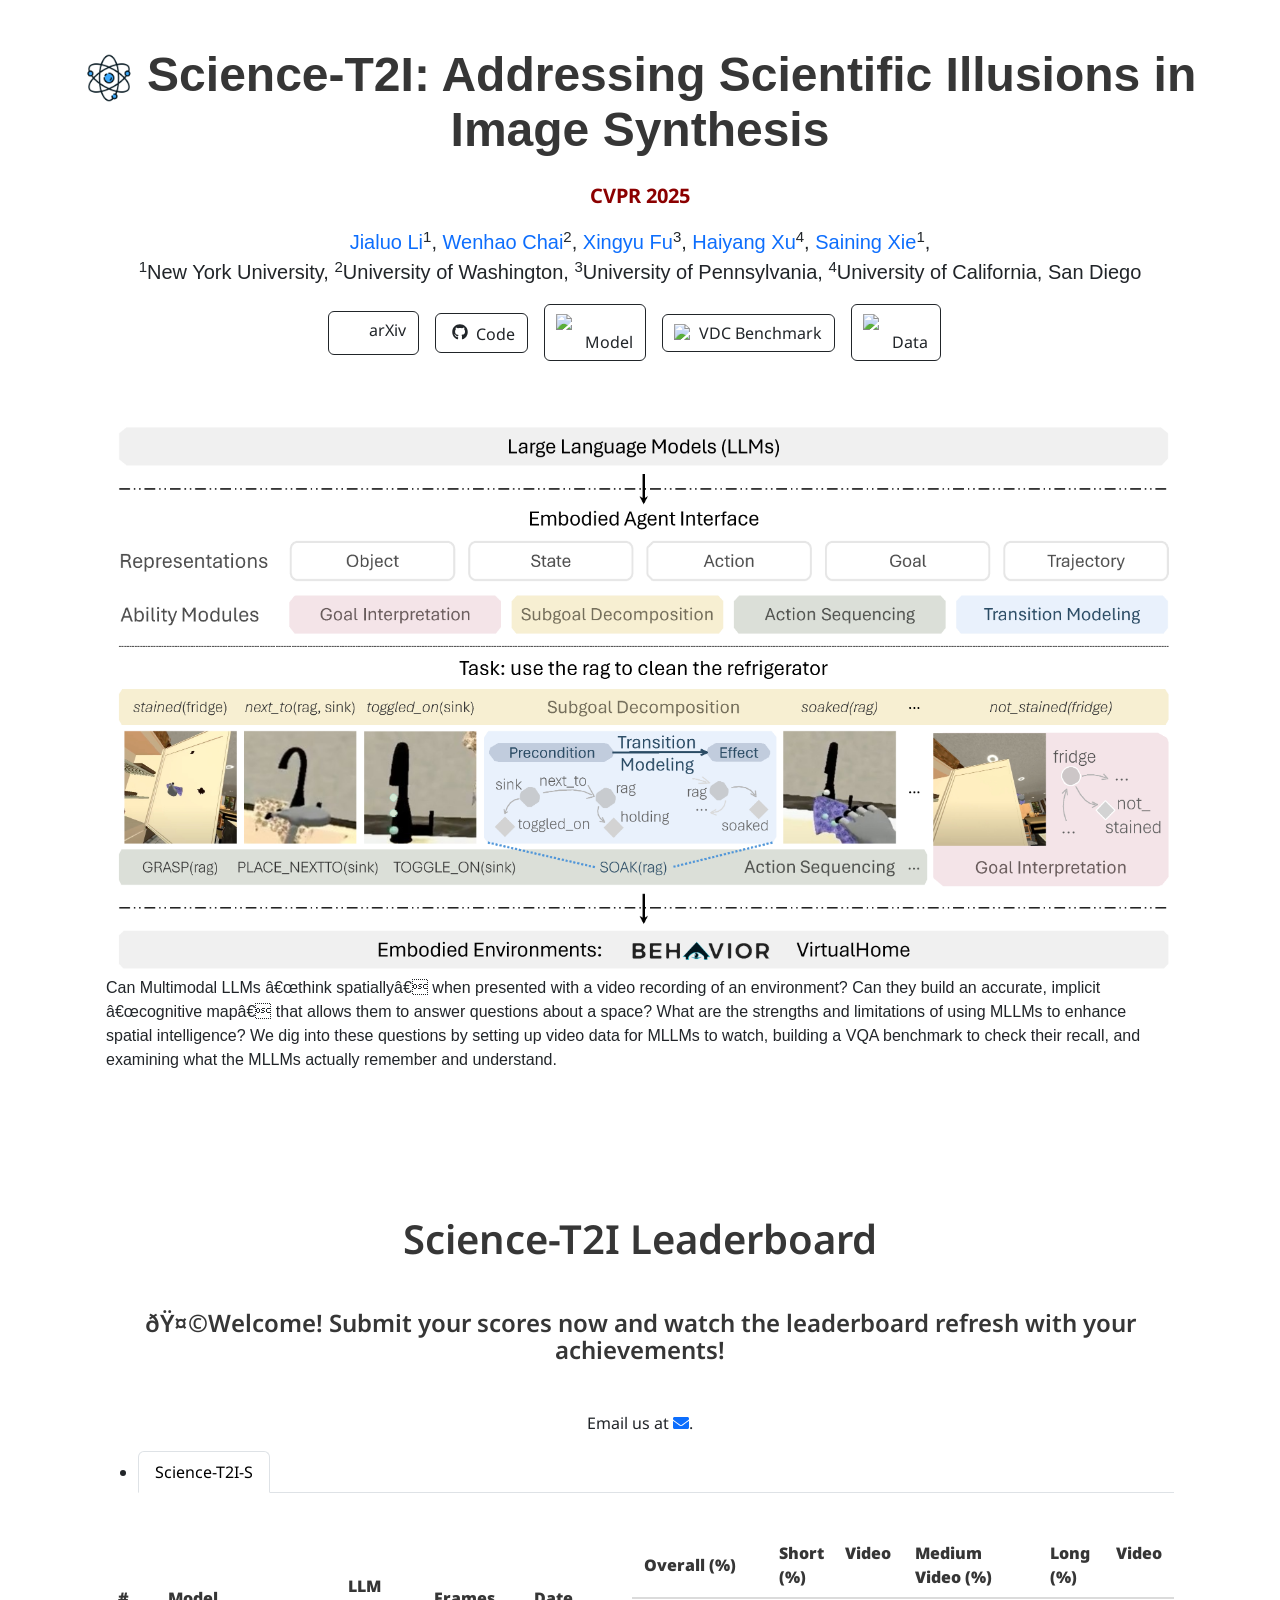
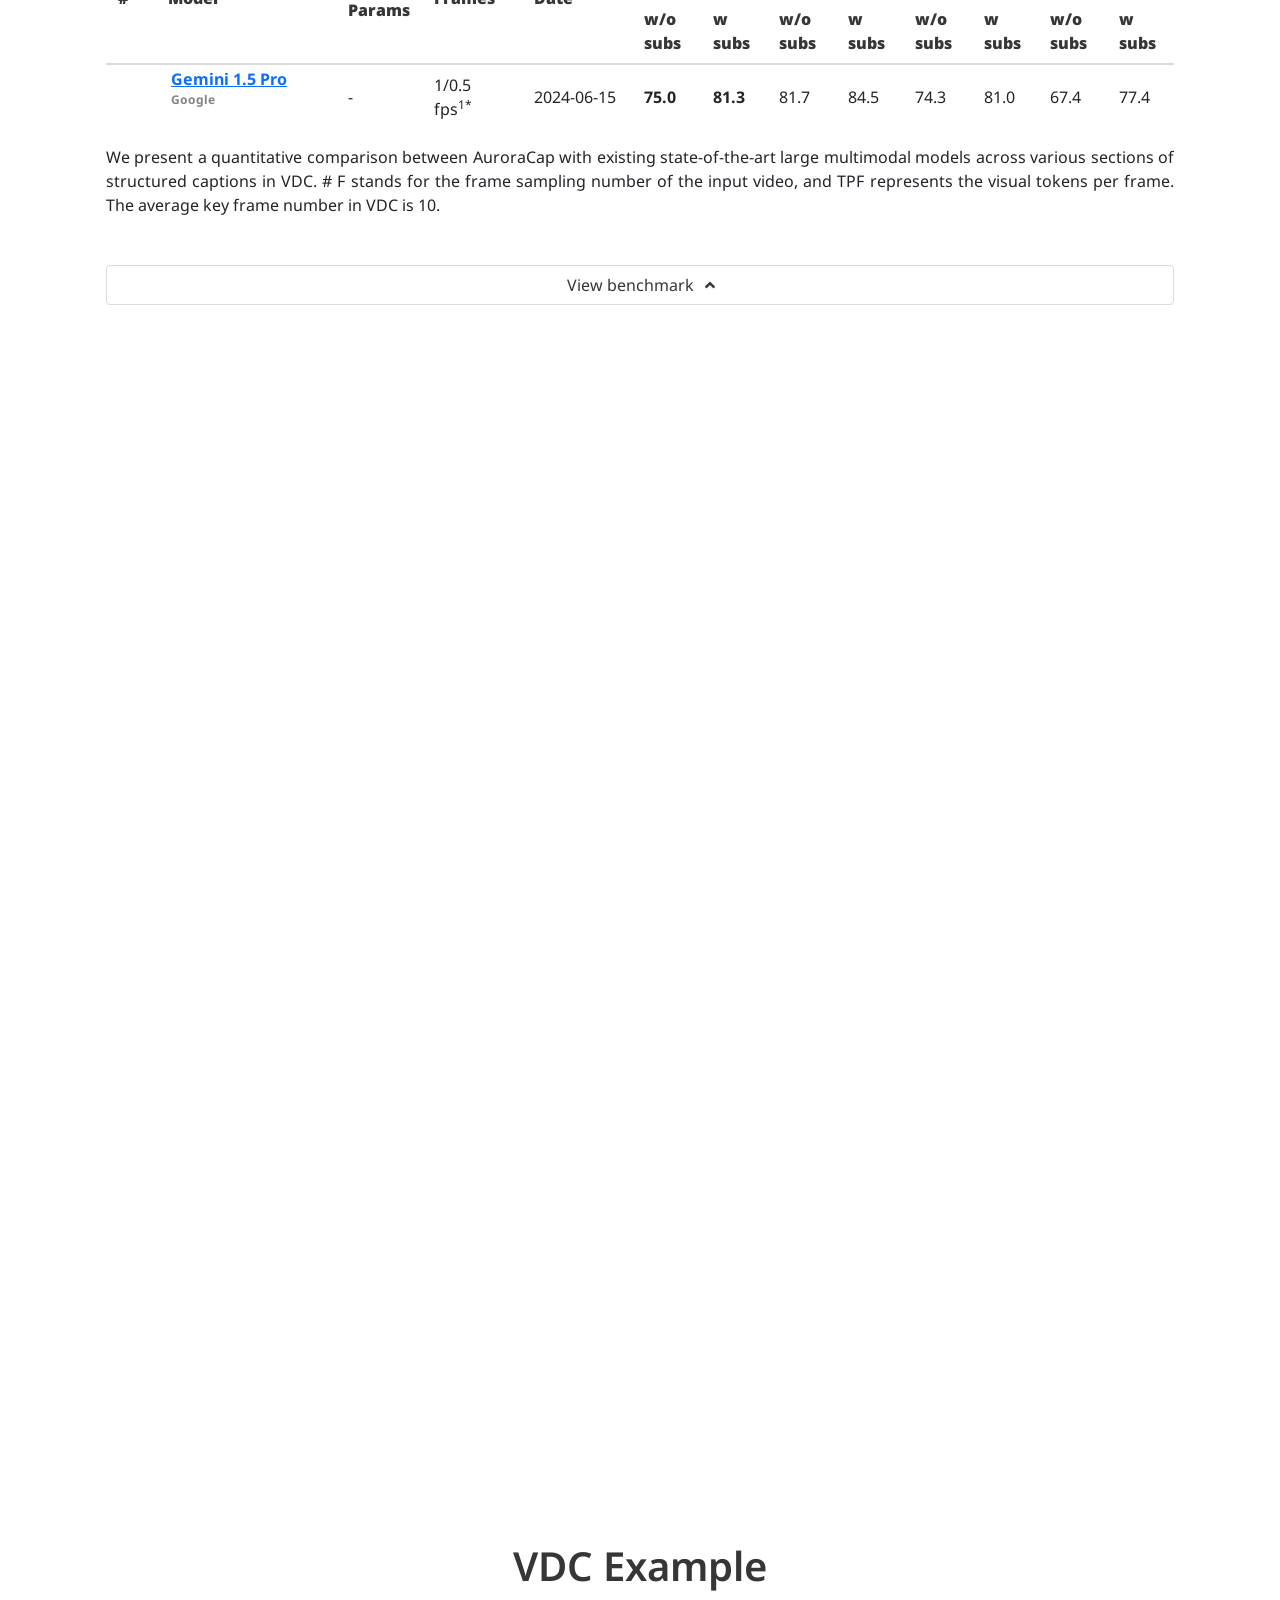
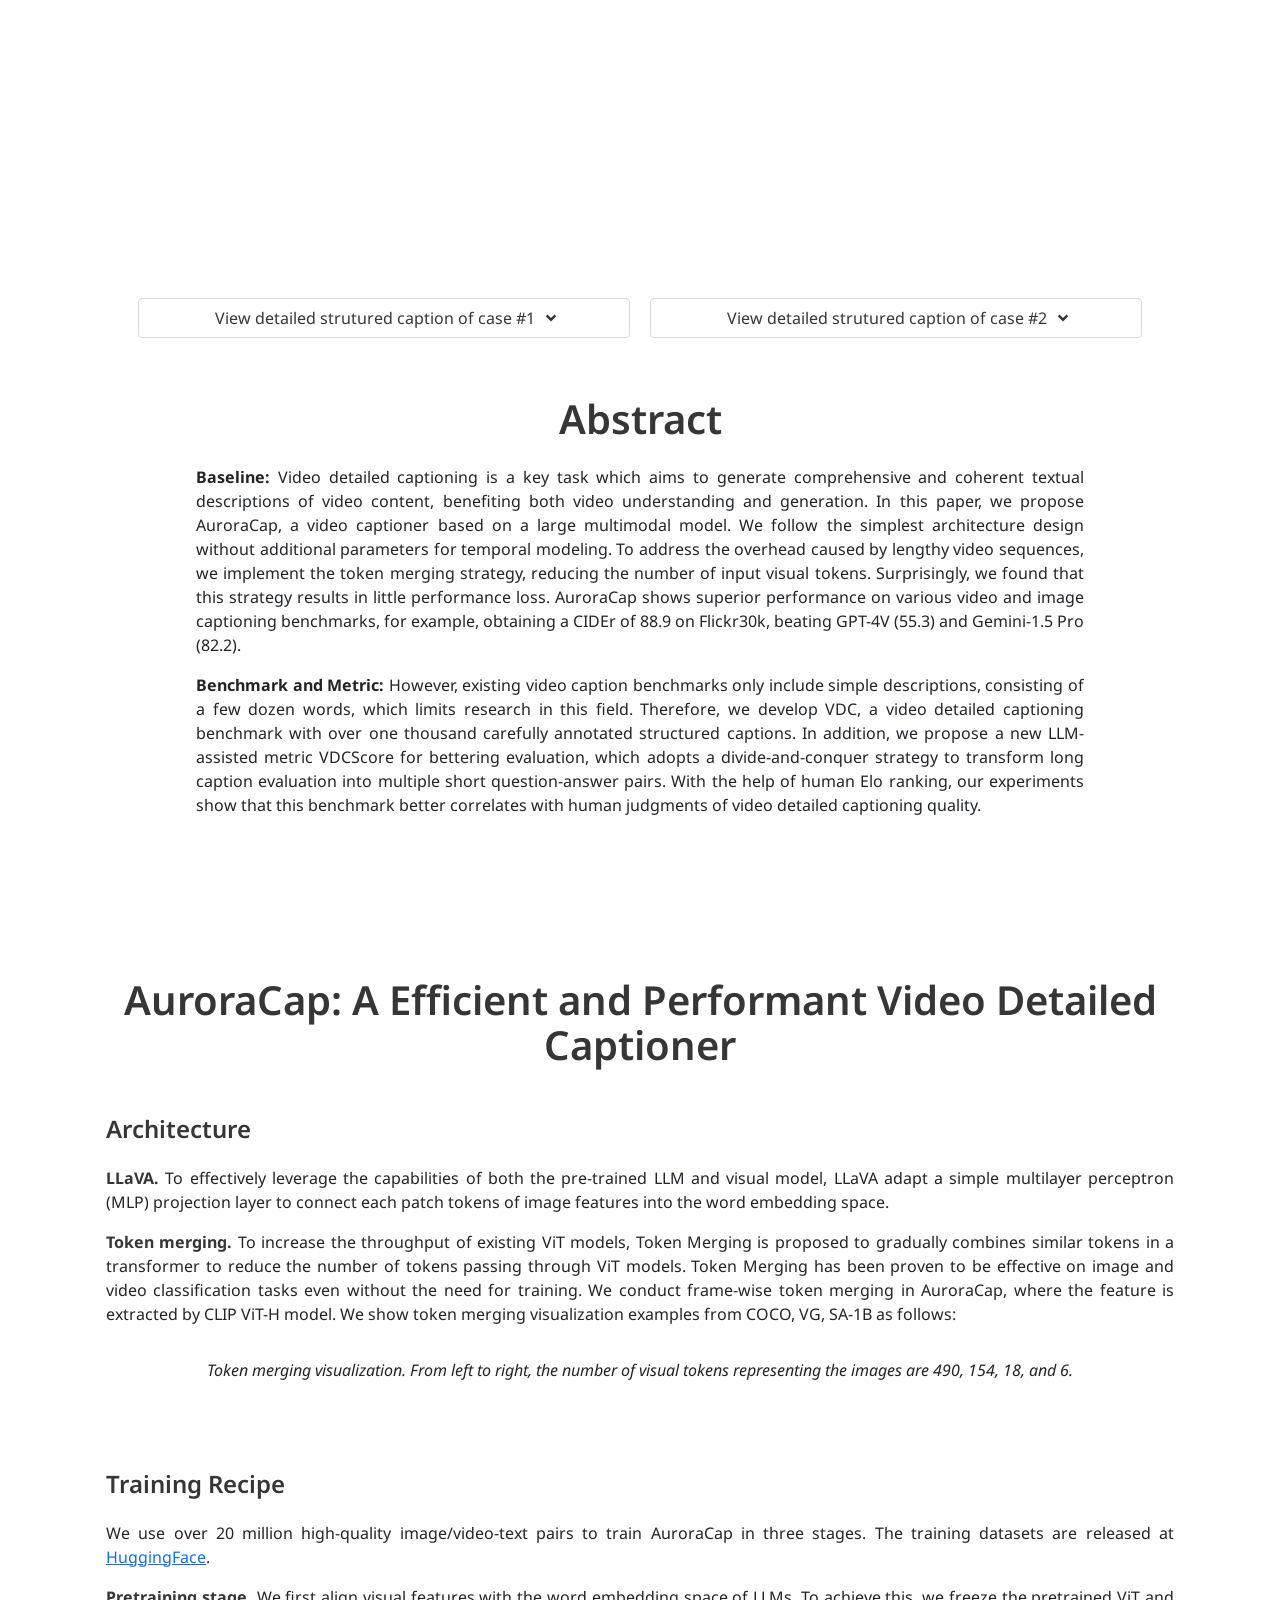
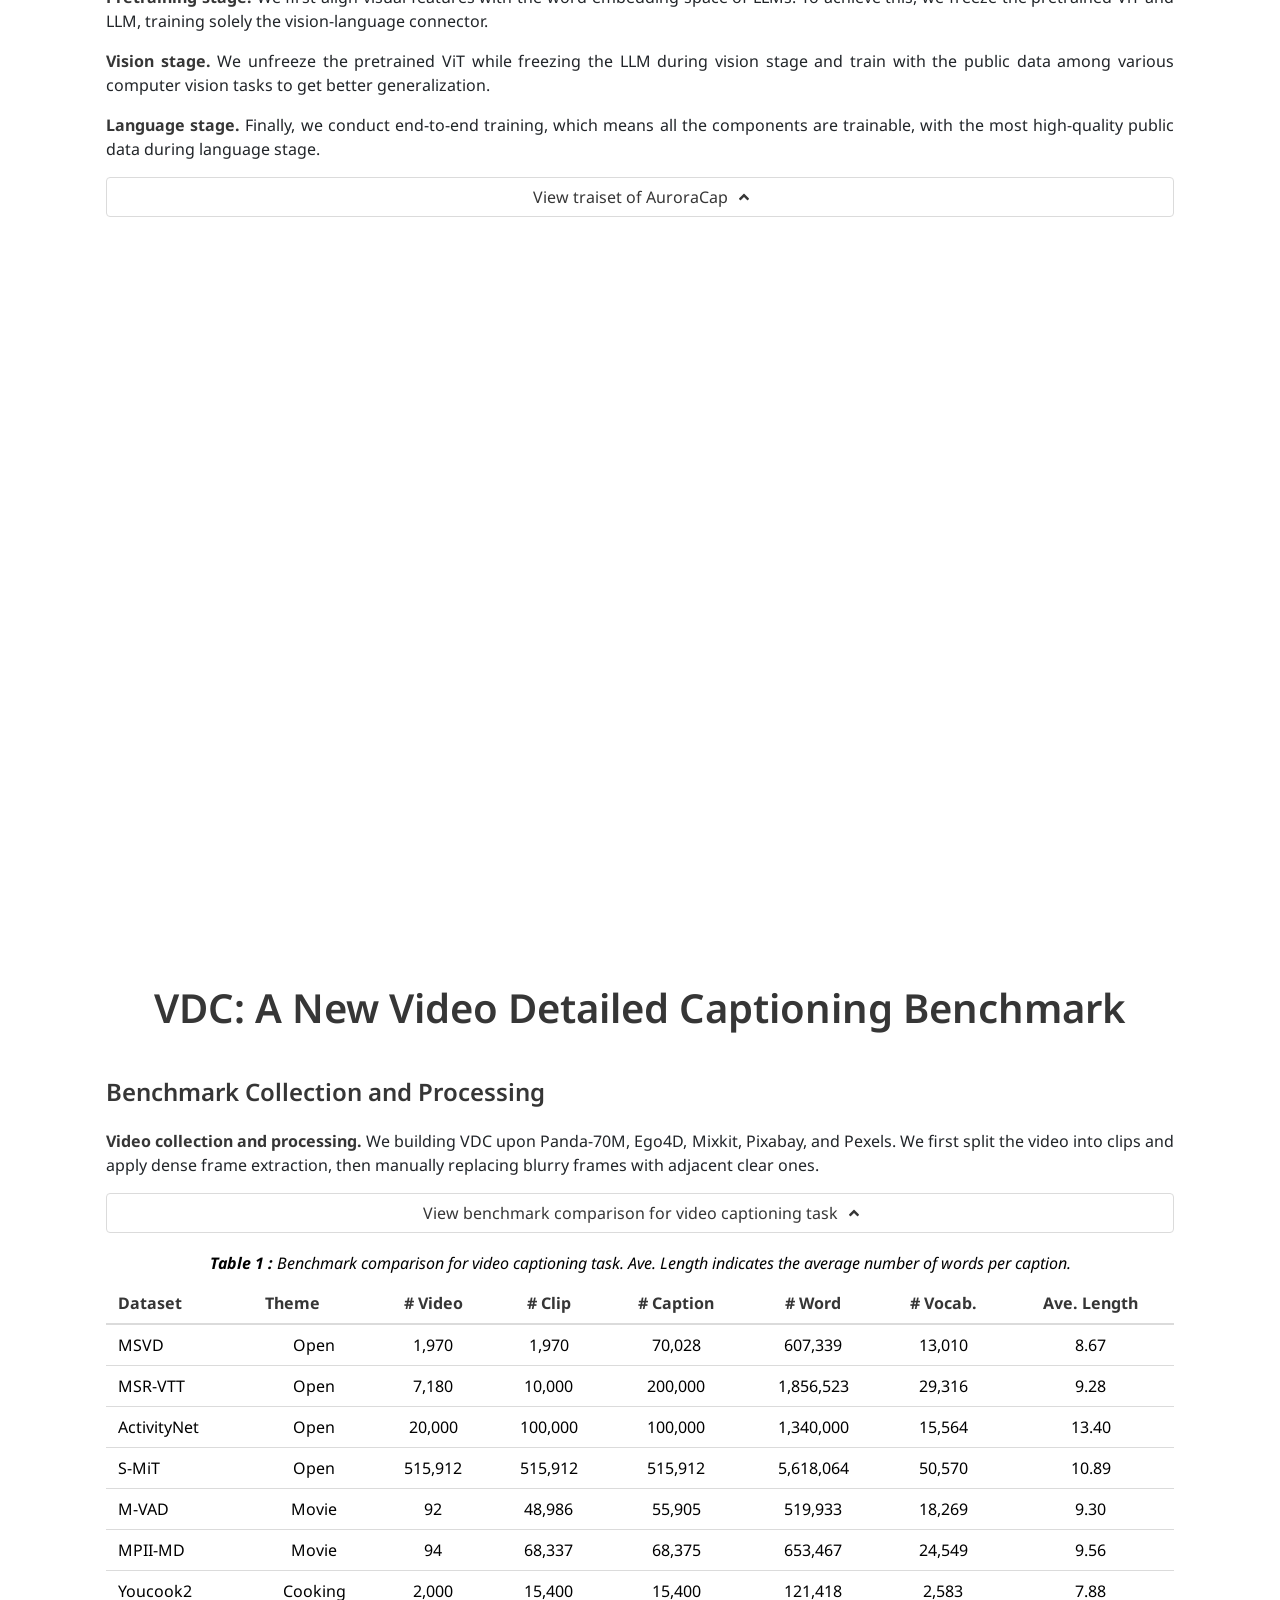
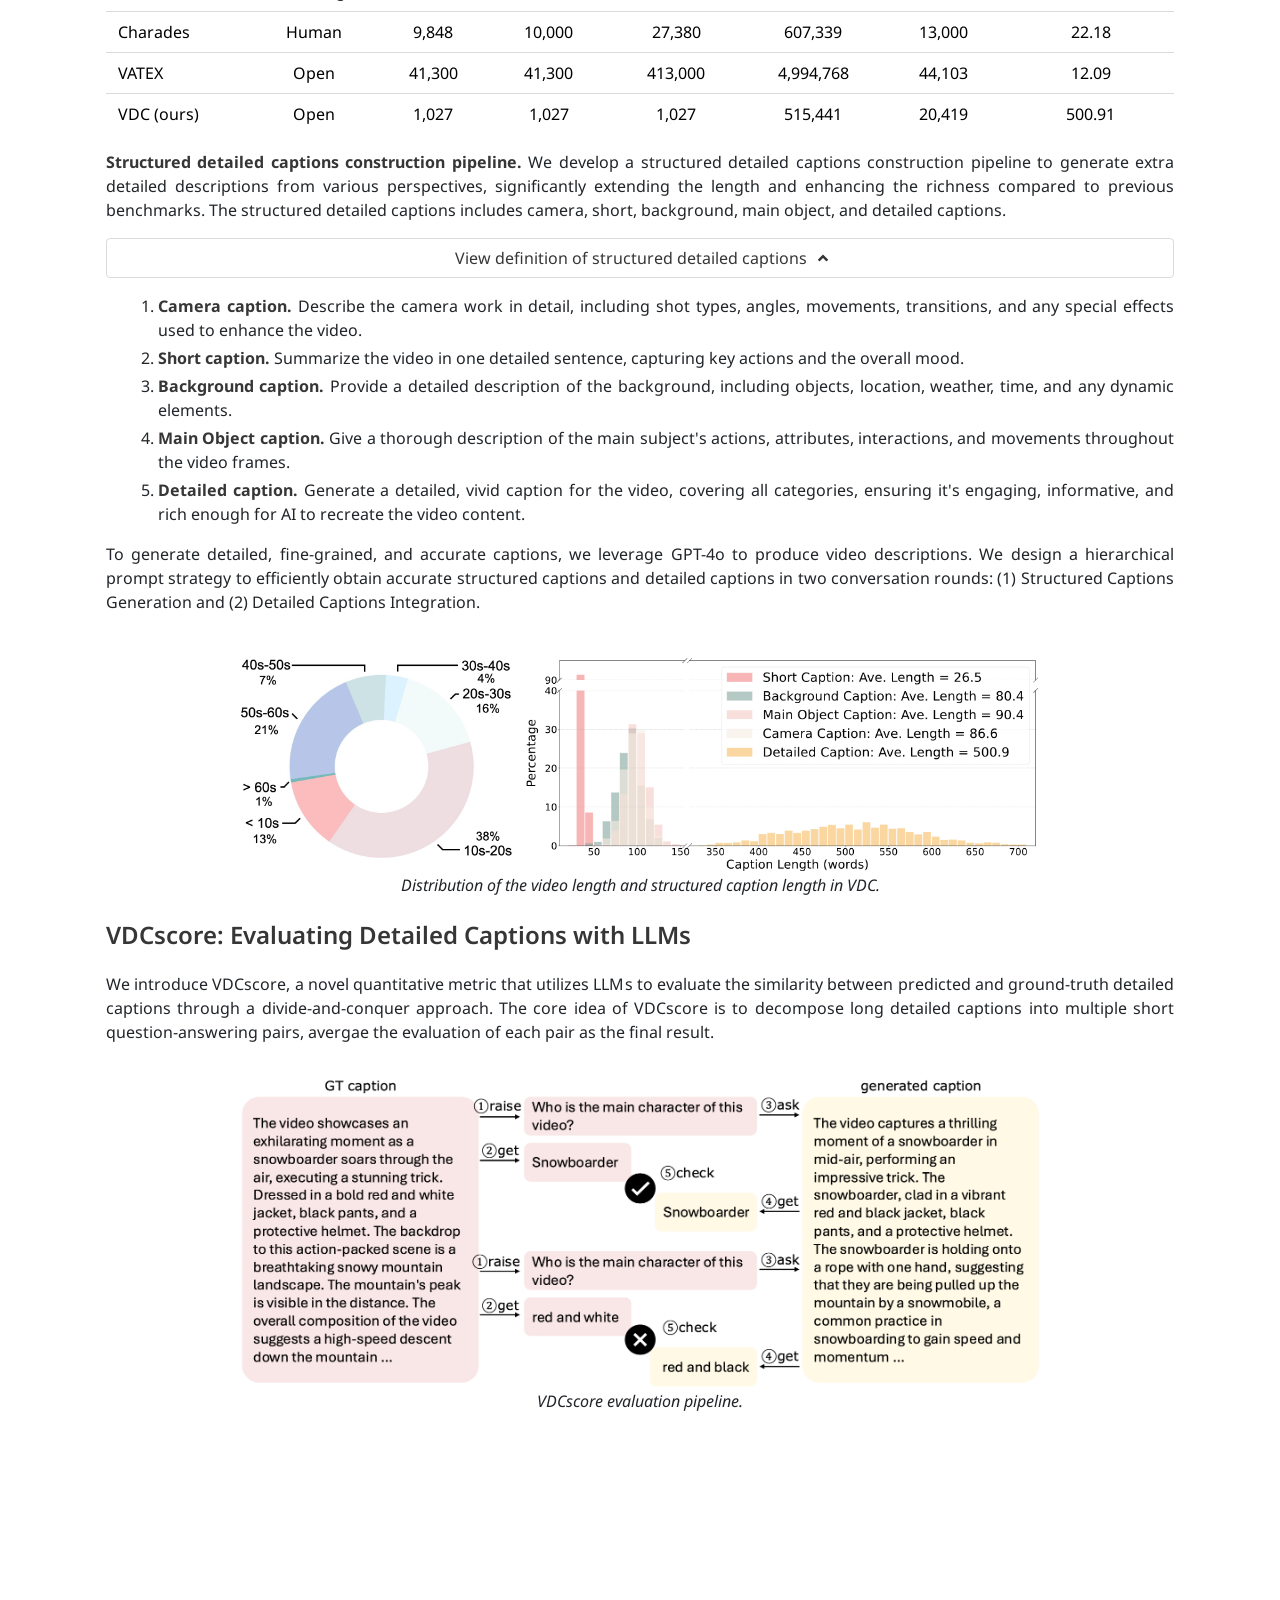
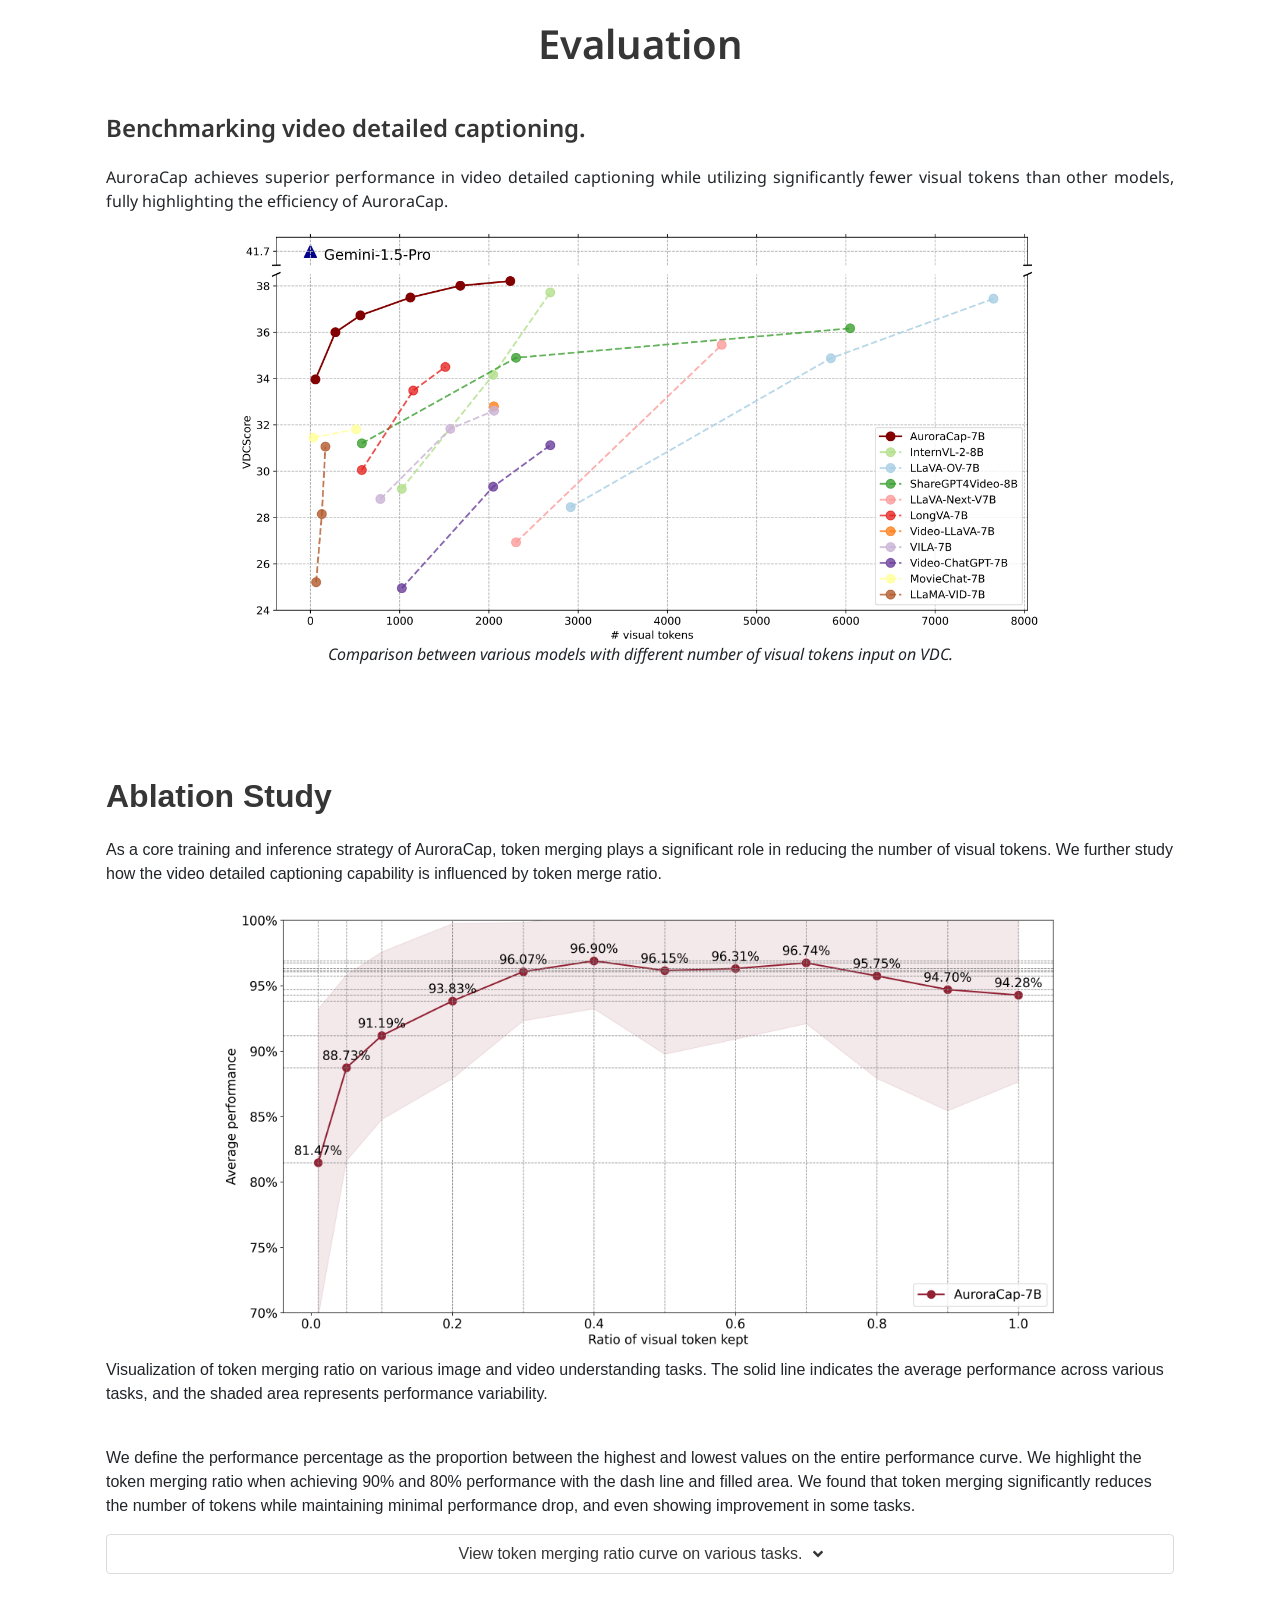
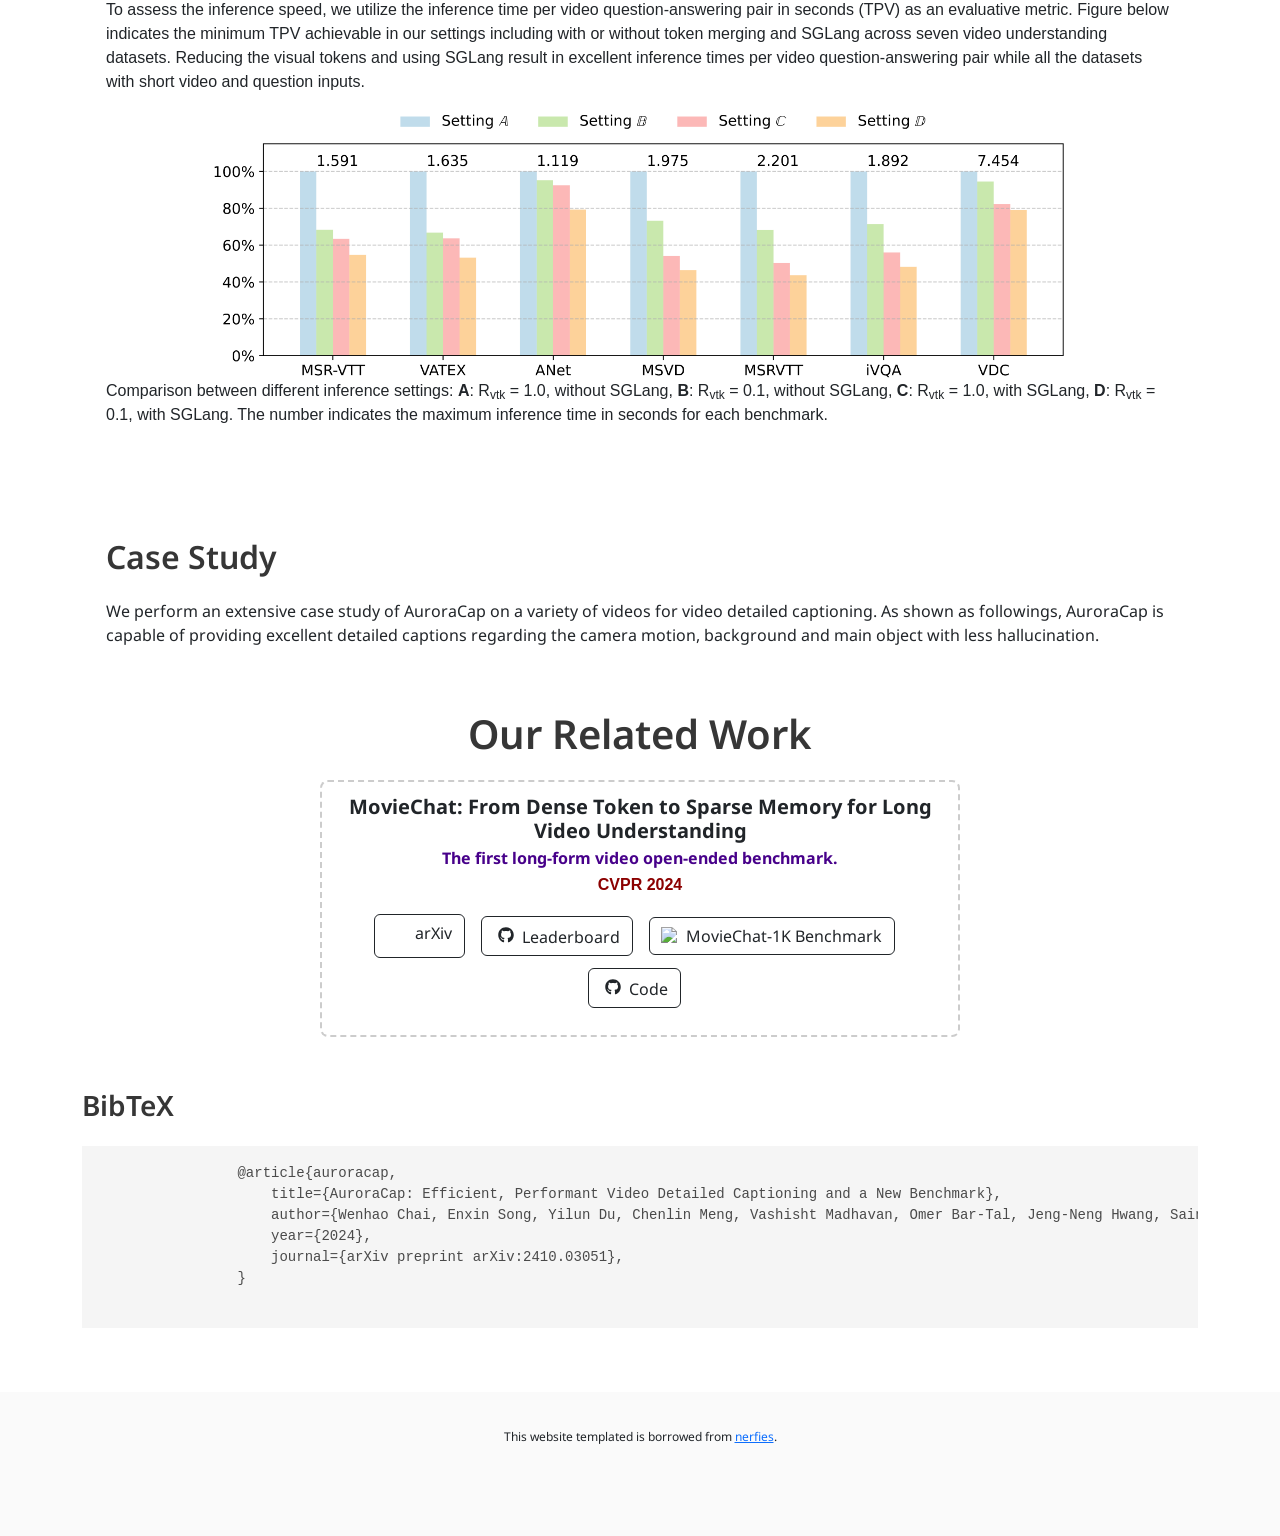
==== index.html @ 881c3114 "jialuo" ====
<!DOCTYPE html>
<html>

<head>
    <title>Science-T2I: Addressing Scientific Illusions in Image Synthesis</title>
    <!-- consider to add our icon here -->
    <!-- <link rel="icon" href="" type="image/icon type"> -->
    <link rel="icon" href="website/icon/Science-T2I.png" type="image/png">
    <meta name="viewport" content="width=device-width, initial-scale=1">

    <script src="https://cdn.jsdelivr.net/npm/chart.js@4.4.0/dist/chart.umd.min.js"></script>
    <script src="https://cdn.jsdelivr.net/npm/chartjs-plugin-datalabels@2.0.0"></script>
    <script
        src="https://cdn.jsdelivr.net/npm/chartjs-plugin-annotation@3.0.1/dist/chartjs-plugin-annotation.min.js"></script>

    <link href="https://fonts.googleapis.com/css?family=Google+Sans|Noto+Sans|Castoro" rel="stylesheet">
    <link rel="stylesheet" href="website/css/bulma.min.css">
    <link rel="stylesheet" href="website/css/bulma-carousel.min.css">
    <link rel="stylesheet" href="website/css/bulma-slider.min.css">
    <link rel="stylesheet" href="https://cdn.jsdelivr.net/gh/jpswalsh/academicons@1/css/academicons.min.css">
    <link rel="stylesheet" href="website/css/fontawesome.all.min.css">

    <script src="https://ajax.googleapis.com/ajax/libs/jquery/3.5.1/jquery.min.js"></script>
    <script src="./website/javascript/bulma-carousel.min.js"></script>
    <script src="./website/javascript/bulma-slider.min.js"></script>

    <link href="https://cdn.jsdelivr.net/npm/bootstrap@5.1.3/dist/css/bootstrap.min.css" rel="stylesheet"
        integrity="sha384-1BmE4kWBq78iYhFldvKuhfTAU6auU8tT94WrHftjDbrCEXSU1oBoqyl2QvZ6jIW3" crossorigin="anonymous">
    <script src="https://cdn.jsdelivr.net/npm/bootstrap@5.1.3/dist/js/bootstrap.bundle.min.js"
        integrity="sha384-ka7Sk0Gln4gmtz2MlQnikT1wXgYsOg+OMhuP+IlRH9sENBO0LRn5q+8nbTov4+1p"
        crossorigin="anonymous"></script>

    <link href="https://unpkg.com/tabulator-tables@5.5.2/dist/css/tabulator_bootstrap4.min.css" rel="stylesheet">
    <script type="text/javascript" src="https://unpkg.com/tabulator-tables@5.5.2/dist/js/tabulator.min.js"></script>
    <script defer src="website/javascript/fontawesome.all.min.js"></script>
    <!-- <script src="website/javascript/peity-vanilla.js"></script> -->


    <!-- below we load some js scripts -->
    <script src="website/javascript/benchmark_table.js" type="module"></script>

    <link rel="stylesheet" href="website/css/index.css">

    <!-- Google tag (gtag.js) -->
    <script async src="https://www.googletagmanager.com/gtag/js?id=G-C7GJ4FYMY9"></script>
    <script>
        window.dataLayer = window.dataLayer || [];
        function gtag() { dataLayer.push(arguments); }
        gtag('js', new Date());

        gtag('config', 'G-C7GJ4FYMY9');
    </script>

    <!-- MathJax script -->
    <script type="text/javascript" async
        src="https://cdnjs.cloudflare.com/ajax/libs/mathjax/2.7.5/MathJax.js?config=TeX-MML-AM_CHTML">
    </script>
    <script type="text/javascript">
        MathJax.Hub.Config({
            tex2jax: {inlineMath: [['$','$'], ['\\(','\\)']]}
        });
    </script>

    <noscript>
        <p><img alt="Clicky" width="1" height="1" src="//in.getclicky.com/101339888ns.gif" /></p>
    </noscript>

    <script>
        document.addEventListener('DOMContentLoaded', function () {
        var toggles = document.querySelectorAll('.toggle-section');
        toggles.forEach(function(toggle) {
            toggle.addEventListener('click', function() {
            var content = document.getElementById(toggle.getAttribute('aria-controls'));
            var toggleIcon = toggle.children[1].children[0];
            content.classList.toggle('is-active');
            if (content.classList.contains('is-active')) {
                toggleIcon.style.transition = 'transform 0.3s ease';
                toggleIcon.style.transform = 'rotate(180deg)';
            } else {
                toggleIcon.style.transition = 'transform 0.3s ease';
                toggleIcon.style.transform = 'rotate(0deg)';
            }
            });
        });
        });
      </script>

    <style>
        .collapse-content {
          display: none;
          margin-top: 10px;
        }
        .collapse-content.is-active {
          display: block;
        }
        /* .toggle-section .icon.is-small {
          transition: transform 0.3s ease;
        } */
        /* .toggle-section .fa-angle-up {
          transform: rotate(180deg);
        } */
      </style>
</head>

<body>

    
    <!-- Title. -->
    <section class="hero">
        <div class="hero-body">
            <div class="container is-max-desktop">
                <div class="columns is-centered">
                    <div class="column has-text-centered">
                        <h1 class="title is-1 publication-title is-bold">
                            <img src="website/icon/Science-T2I.png" alt="logo" width="50" height="50" />
                            Science-T2I: Addressing Scientific Illusions in Image Synthesis
                        </h1>
                        <p class="is-size-5" style="color: darkred; font-weight: bold;">CVPR 2025</p>
                        <div class="is-size-5 publication-authors">
                            <span class="author-block">
                              <a href="https://jialuo-li.github.io/">Jialuo Li</a><sup>1</sup>,</span>
                            <span class="author-block">
                              <a href="https://rese1f.github.io/"> Wenhao Chai</a><sup>2</sup>,</span>
                            <span class="author-block">
                              <a href="https://zeyofu.github.io/"> Xingyu Fu</a><sup>3</sup>,
                            </span>
                            <span class="author-block">
                              <a href="https://xxuhaiyang.github.io/"> Haiyang Xu</a><sup>4</sup>,
                            </span>
                            <span class="author-block">
                                <a href="https://www.sainingxie.com/"> Saining Xie</a><sup>1</sup>,
                            </span>
                          </div>
                
                          <div class="is-size-5 publication-authors">
                            <span class="author-block"><sup>1</sup>New York University,</span>
                            <span class="author-block"><sup>2</sup>University of Washington,</span>
                            <span class="author-block"><sup>3</sup>University of Pennsylvania,</span>
                            <span class="author-block"><sup>4</sup>University of California, San Diego</span>
                          </div>
                          <!-- <div class="'is-size-5 publication-authors">
                            <span class="author-block"><sup>†</sup>Equal contribution</span>
                          </div>
                          <div class="'is-size-4 publication-authors">
                            <span class="author-block" style="color: darkred; font-weight: bold;">NeurIPS 2024 D&B (Oral)</span>
                          </div> -->

                        <div class="column has-text-centered">
                            <div class="publication-links">
                                <!-- PDF Link. -->
                                 <!-- <span class="link-block">
                                    <a class="btn btn-outline-dark"
                                     role="button">
                                    &nbsp;
                                        <i class="fas fa-file-pdf"></i>
                                        <span>&nbsp;&nbsp;Paper (Coming Soon)</span>
                                    </a> &nbsp;&nbsp;
                                 </span> -->
                                <span class="link-block">
                                    <a href="https://arxiv.org/abs/2410.03051" class="btn btn-outline-dark"
                                        role="button">
                                        <span class="icon">
                                            <i class="ai ai-arxiv"></i>
                                        </span>
                                        <span>arXiv</span>
                                    </a> &nbsp;&nbsp;
                                </span>
                                <!-- Code Link. -->
                                <span class="link-block">
                                    <a href="https://github.com/rese1f/aurora" class="btn btn-outline-dark" role="button">
                                        <span class="icon">
                                            <i class="fab fa-github"></i>
                                        </span>
                                        <span>Code</span>
                                    </a> &nbsp;&nbsp;

                                </span>

                                <!-- Model Link. -->
                                <span class="link-block">
                                    <a href="https://huggingface.co/collections/wchai/auroracap-66d117ffe13bedda96702013" class="btn btn-outline-dark" role="button">
                                        <span class="icon" style="display: inline-flex; align-items: center;">
                                            <img src="https://huggingface.co/front/assets/huggingface_logo-noborder.svg" alt="Hugging Face" style="width: 20px; height: 18px; margin-right: 5px;">
                                        </span>
                                        <span>Model</span>
                                    </a> &nbsp;&nbsp;
                                </span>

                                <!-- Benchmark Link. -->
                                <span class="link-block">
                                    <a href="https://huggingface.co/datasets/wchai/Video-Detailed-Caption" class="btn btn-outline-dark" role="button" style="display: inline-flex; align-items: center;">
                                        <span class="icon" style="display: inline-flex; align-items: center;">
                                            <img src="https://huggingface.co/front/assets/huggingface_logo-noborder.svg" alt="Hugging Face" style="width: 20px; height: 18px; margin-right: 5px;">
                                        </span>
                                        <span>VDC Benchmark</span>
                                    </a> &nbsp;&nbsp;
                                </span>
                                                                                   
                                
                                <!-- Data Link. -->
                                <span class="link-block">
                                    <a href="https://huggingface.co/datasets/wchai/AuroraCap-trainset" class="btn btn-outline-dark" role="button">
                                        <span class="icon" style="display: inline-flex; align-items: center;">
                                            <img src="https://huggingface.co/front/assets/huggingface_logo-noborder.svg" alt="Hugging Face" style="width: 20px; height: 18px; margin-right: 5px;">
                                        </span>
                                        <span>Data</span>
                                    </a> &nbsp;&nbsp;
                                </span>
                            </div>
                        </div>

                    </div>
                </div>
            </div>
        </div>
    </section>

    
    <section class="hero teaser">
        <div class="container is-max-desktop">
            <div class="hero-body">
                <img src="./website/img/teaser.png" alt="Teaser Image" style="width: 100%;">
                <figcaption>
                    Can Multimodal LLMs “think spatially” when presented with a video recording of an environment? Can they build an accurate, implicit “cognitive map” that allows them to answer questions about a space? What are the strengths and limitations of using MLLMs to enhance spatial intelligence? We dig into these questions by setting up video data for MLLMs to watch, building a VQA benchmark to check their recall, and examining what the MLLMs actually remember and understand.
                </figcaption>
            </div>
        </div>
    </section>


    <!-- Leaderboard-->
    <section class="section" id="embodied_agent_interface_detail">
        <div class="container is-max-desktop">
            <div class="hero-body">
                <h2 class="title is-2" style="text-align: center;">Science-T2I Leaderboard</h2>
                <br>
                <div class="content has-text-justified">
                    <div class="has-text-centered">
                        <h4 class="title is-4">🤩Welcome! Submit your scores now and watch the leaderboard refresh with your achievements! </h4>
                        <br>
                        <p>
                            Email us at <a href="mailto:ljl20031007@gmail.com"><i class="fas fa-envelope"></i></a>.
                        </p>
                    </div>
                    <ul class="nav nav-tabs" id="myTab" role="tablist">
                        <li class="nav-item" role="presentation">
                            <button class="nav-link active" id="main-results-tab" data-bs-toggle="tab"
                                data-bs-target="#benchmark-table-content" type="button" role="tab"
                                aria-controls="main-results-tab" aria-selected="true">Science-T2I-S</button>
                        </li>
                        <!-- <li class="nav-item" role="presentation">
                            <button class="nav-link" id="eurus-code-table-tab" data-bs-toggle="tab"
                                data-bs-target="#eurus-code-table-content" type="button" role="tab"
                                aria-controls="eurus-code-table-tab" aria-selected="false">VirtualHome</button>
                        </li> -->
                    </ul>
                    <div class="tab-content" id="myTabContent">
                        <div class="tab-pane fade show active" id="benchmark-table-content" role="tabpanel"
                            aria-labelledby="benchmark-table-content">
                            <div id="behavior-benchmark-main-table"></div>
                        </div>
                        <!-- <div class="tab-pane fade" id="eurus-code-table-content" role="tabpanel"
                            aria-labelledby="eurus-code-table-content">
                            <div id="virtualhome-benchmark-main-table"></div>
                        </div> -->
                    </div>
                    <br>

                    <table class="js-sort-table" id="results" style="margin-left: auto; margin-right: auto;">
                        <thead>
                          <tr>
                            <th rowspan="2" class="no-sort" style="vertical-align: middle; width: 50px;" data-js-sort-colNum="none"><strong>#</strong></th>
                            <th rowspan="2" class="no-sort" style="vertical-align: middle; width: 180px;" data-js-sort-colNum="none"><strong>Model</strong></th>
                            <th rowspan="2" class="no-sort" style="vertical-align: middle; width: 50px;" data-js-sort-colNum="none"><strong>LLM <br>Params</strong></th>
                            <th rowspan="2" class="no-sort" style="vertical-align: middle; width: 100px;" data-js-sort-colNum="none"><strong>Frames</strong></th>
                            <th rowspan="2" class="no-sort" style="vertical-align: middle; width: 110px;" data-js-sort-colNum="none"><strong>Date</strong></th>
                            <th colspan="2" style="vertical-align: middle; width: 300px;" data-js-sort-colNum="6"><strong>Overall (%)</strong></th>
                            <th colspan="2" style="vertical-align: middle; width: 300px;" data-js-sort-colNum="8"><strong>Short Video (%)</strong></th>
                            <th colspan="2" style="vertical-align: middle; width: 300px;" data-js-sort-colNum="10"><strong>Medium Video (%)</strong></th> 
                            <th colspan="2" style="vertical-align: middle; width: 300px;" data-js-sort-colNum="12"><strong>Long Video (%)</strong></th> 
                          </tr>
                          <tr>
                            <th data-js-sort-colNum="5"><strong>w/o subs</strong></th>
                            <th data-js-sort-colNum="6"><strong>w subs</strong></th>
                            <th data-js-sort-colNum="7"><strong>w/o subs</strong></th>
                            <th data-js-sort-colNum="8"><strong>w subs</strong></th>
                            <th data-js-sort-colNum="9"><strong>w/o subs</strong></th>
                            <th data-js-sort-colNum="10"><strong>w subs</strong></th>
                            <th data-js-sort-colNum="11"><strong>w/o subs</strong></th>
                            <th data-js-sort-colNum="12"><strong>w subs</strong></th>
                          </tr>
                        </thead>
                        <tbody>
            
                          <tr>
                            <td style="vertical-align: middle;"></td>
                            <td style="text-align: left; padding: 2px 10px;">
                              <b class="">
                                <a href="https://storage.googleapis.com/deepmind-media/gemini/gemini_v1_5_report.pdf" class="ext-link" style="font-size: 16px; margin-left: 5px;">Gemini 1.5 Pro</a>
                                <p style="font-size: 12px; margin-left: 5px; color: #858383;">Google</p>
                              </b>
                            </td>
                            <td style="vertical-align: middle;">- </td>
                            <td style="vertical-align: middle;">1/0.5 fps<sup>1*</sup> </td>
                            <td style="vertical-align: middle;">2024-06-15</td>
                            <td style="vertical-align: middle;"><b class="">75.0</b></td>
                            <td style="vertical-align: middle;"><b class="">81.3</b></td>
                            <td style="vertical-align: middle;">81.7</td>
                            <td style="vertical-align: middle;">84.5</td>
                            <td style="vertical-align: middle;">74.3</td>
                            <td style="vertical-align: middle;">81.0</td>
                            <td style="vertical-align: middle;">67.4</td>
                            <td style="vertical-align: middle;">77.4</td>                                 
                          </tr>
                        </tbody>
                    </table>

                    <p>
                        We present a quantitative comparison between AuroraCap with existing state-of-the-art large multimodal models across various sections of structured captions in VDC. 
                        # F stands for the frame sampling number of the input video, and TPF represents the visual tokens per frame. 
                        The average key frame number in VDC is 10.
                    </p>

                </div>
                <br>
                <div class="collapsible-section">
                    <button class="button is-fullwidth toggle-section" aria-controls="benchmark_table">
                        <span>View benchmark</span>
                        <span class="icon is-small">
                            <i class="fas fa-angle-down" aria-hidden="true"></i>
                        </span>
                    </button>
                    <div id="benchmark_table" class="collapse-content">
                        <iframe
                        src="https://huggingface.co/datasets/Jialuo21/Science-T2I-S/embed/viewer/default/test"
                        frameborder="0"
                        width="100%"
                        height="560px"
                        ></iframe>
                        <iframe
                        src="https://huggingface.co/datasets/Jialuo21/Science-T2I-C/embed/viewer/default/test"
                        frameborder="0"
                        width="100%"
                        height="560px"
                        ></iframe>
                    </div>
                </div>
                <script>
                    document.addEventListener('DOMContentLoaded', function() {
                        const button = document.querySelector('[aria-controls="benchmark_table"]');
                        if (button) {
                            button.click();
                        }
                    });
                </script>
            </div>
        </div>
    </section>


    <!-- Example video -->
    <div class="video-container">
        <h2 class="title is-2" style="text-align: center;">VDC Example</h2>
        <br>
        <table style="width: 80%; margin: 0 auto;">
            <tr>
                <td style="width: 50%; padding: 10px;">
                    <video autoplay muted loop playsinline style="width: 100%; height: auto;">
                        <source src="website/videos/vdc_1.mp4" type="video/mp4">
                        Your browser does not support the video tag.
                    </video> 
                    <div class="collapsible-section">
                        <button class="button is-fullwidth toggle-section" aria-controls="transition_table_vh_1">
                            <span>View detailed strutured caption of case #1</span>
                            <span class="icon is-small">
                                <i class="fas fa-angle-down" aria-hidden="true"></i>
                            </span>
                        </button>
                        <div id="transition_table_vh_1" class="collapse-content">
                            <table class="table is-striped is-hoverable" id="vh_logical_matching_score" style="width: 100%; table-layout: fixed; font-size: 0.9em;">
                                <thead>
                                    <tr> 
                                        <th style="width: 15%;"><b>[short caption]</b></th>
                                        <th style="width: 85%;">(26 words) In this video, two smartphones are compared side by side as they launch and run the game \'Angry Birds 2\', showcasing their performance and loading times. </th>
                                    </tr>
                                    <tr>
                                        <th style="width: 15%;"><b>[background caption]</b></th>
                                        <th style="width: 85%;">(65 words) The video is set against a clean, white background that emphasizes the two smartphones placed side by side. The lighting is bright and even, creating a neutral atmosphere. The time displayed at the bottom of the screen counts up, indicating the duration of the gameplay. The environment is quiet, with no background noise, allowing the focus to remain on the visual performance of the devices.</th>
                                    </tr>
                                    <tr>
                                        <th style="width: 15%;"><b>[main object caption]</b></th>
                                        <th style="width: 85%;">(85 words) The main subjects are two smartphones, one on the left and one on the right, both displaying the game \'Angry Birds 2\'. The left phone shows a vibrant loading screen with colorful graphics, while the right phone initially displays a blank screen before transitioning to the game. The hands of the presenter are visible, interacting with the devices, tapping the screens to initiate the game. The presenter\'s fingers move swiftly, indicating a sense of urgency and excitement as they compare the responsiveness of both devices.</th>
                                    </tr>
                                    <tr>
                                        <th style="width: 15%;"><b>[camera caption]</b></th>
                                        <th style="width: 85%;">(130 words) The camera work is steady and focused, primarily using a medium shot that captures both smartphones in their entirety. The angle is slightly above the devices, providing a clear view of the screens and the presenter\'s hands. There are no significant camera movements; instead, the focus remains on the devices as they load the game. The video includes a timer overlay at the bottom, which counts the seconds, enhancing the comparative aspect of the performance test. The video opens with a visually striking presentation of two smartphones positioned side by side against a pristine white background, which serves to enhance the focus on the devices themselves. The lighting is bright and evenly distributed, creating a neutral and distraction-free atmosphere that allows viewers to concentrate on the smartphones and their performance.</th>
                                    </tr>
                                    <tr>
                                        <th style="width: 15%;"><b>[detailed caption]</b></th>
                                        <th style="width: 85%;">(146 words) The video opens with a visually striking presentation of two smartphones positioned side by side against a pristine white background, which serves to enhance the focus on the devices themselves. The lighting is bright and evenly distributed, creating a neutral and distraction-free atmosphere that allows viewers to concentrate on the smartphones and their performance. Both devices prominently display the YouTube application interface, featuring a video titled "Dart Moon Collision," which is highlighted as "#1 ON TRENDING" from the "NASA.gov Video" channel. Below the video pane, viewers can see the view counts and like/dislike statistics, along with a curated list of additional video suggestions at the bottom of the screens. A consistent timestamp of 6:12 PM is visible, adding a temporal context to the scene. A watermark logo is also present, likely indicating the content\'s publisher or owner, subtly reinforcing the source of the material being showcased.</th>
                                    </tr>
                                </thead>
                            </table>
                        </div>
                    </div>
                </td>
                
                <td style="width: 50%; padding: 10px;">
                    <video autoplay muted loop playsinline style="width: 100%; height: auto;">
                        <source src="website/videos/vdc_2.mp4" type="video/mp4">
                        Your browser does not support the video tag.
                    </video> 
                    <div class="collapsible-section">
                        <button class="button is-fullwidth toggle-section" aria-controls="transition_table_vh_2">
                            <span>View detailed strutured caption of case #2</span>
                            <span class="icon is-small">
                                <i class="fas fa-angle-down" aria-hidden="true"></i>
                            </span>
                        </button>
                        <div id="transition_table_vh_2" class="collapse-content">
                            <table class="table is-striped is-hoverable" id="vh_logical_matching_score" style="width: 100%; table-layout: fixed; font-size: 0.9em;">
                                <thead>
                                    <tr>
                                        <th style="width: 16%; text-align: center; vertical-align: middle;"><b>[short caption]</b></th>
                                        <th style="width: 84%; vertical-align: middle;">(25 words) A young woman with curly hair engages with her laptop, transitioning from a focused expression to a smile, reflecting a journey of discovery or realization.</th>
                                    </tr>
                                    <tr>
                                        <th style="width: 16%; text-align: center; vertical-align: middle;"><b>[background caption]</b></th>
                                        <th style="width: 84%; vertical-align: middle;">(70 words) The setting is minimalistic, featuring a soft blue backdrop that creates a calm and serene atmosphere. The lighting is bright and even, enhancing the subject\'s features and the smooth surface of the laptop. There are no distracting elements in the background, allowing the viewer to focus entirely on the subject\'s expressions and actions. The environment is quiet, with a sense of stillness that emphasizes the woman\'s concentration and eventual joy.</th>
                                    </tr>
                                    <tr>
                                        <th style="width: 16%; text-align: center; vertical-align: middle;"><b>[main object caption]</b></th>
                                        <th style="width: 84%; vertical-align: middle;">(93 words) The main subject, a young woman with a voluminous curly hairstyle, is dressed in a light blue button-up shirt. Initially, her expression is serious and contemplative as she gazes intently at the laptop screen, her brow slightly furrowed. As she interacts with the device, her posture is slightly hunched forward, indicating focus and engagement. Gradually, her expression shifts to one of delight, with a smile breaking across her face, suggesting a positive revelation or achievement. Her fingers move deftly over the laptop\'s keyboard, showcasing her active participation in whatever task she is undertaking.</th>
                                    </tr>
                                    <tr>
                                        <th style="width: 16%; text-align: center; vertical-align: middle;"><b>[camera caption]</b></th>
                                        <th style="width: 84%; vertical-align: middle;">(130 words) The camera work is steady and focused, primarily using a medium shot that captures both smartphones in their entirety. The angle is slightly above the devices, providing a clear view of the screens and the presenter\'s hands. There are no significant camera movements; instead, the focus remains on the devices as they load the game. The video includes a timer overlay at the bottom, which counts the seconds, enhancing the comparative aspect of the performance test. The video opens with a visually striking presentation of two smartphones positioned side by side against a pristine white background, which serves to enhance the focus on the devices themselves. The lighting is bright and evenly distributed, creating a neutral and distraction-free atmosphere that allows viewers to concentrate on the smartphones and their performance.</th>
                                    </tr>
                                    <tr>
                                        <th style="width: 16%; text-align: center; vertical-align: middle;"><b>[detailed caption]</b></th>
                                        <th style="width: 84%; vertical-align: middle;">(410 words) The video presents a captivating scene featuring a young woman with voluminous, curly hair, elegantly styled and framing her face. She is dressed in a light blue collared shirt that complements her complexion and adds a touch of calmness to the overall aesthetic. The setting is minimalistic, with a soft blue backdrop that enhances the serene atmosphere, creating a tranquil environment conducive to concentration. The lighting is bright and even, illuminating her features and the sleek surface of the laptop she is holding, while ensuring that no distracting elements are present in the background. This simplicity allows the viewer to focus entirely on her expressions and actions, which are central to the narrative.<br>As the video unfolds, the woman maintains a consistent posture, initially appearing serious and contemplative as she gazes intently at the laptop screen. Her brow is slightly furrowed, indicating deep thought and engagement with the task at hand. She leans slightly forward, her body language reflecting her focus and determination. The camera captures her in a series of close-up shots, providing an intimate view of her facial expressions and hand movements. The angles are primarily frontal, allowing the audience to connect with her emotional journey as she interacts with the device.<br>Throughout the sequence, the woman\'s expression transitions from one of concentration to a radiant smile, suggesting a journey of discovery or realization. As she navigates through the content on her laptop, her fingers move deftly over the keyboard, showcasing her active participation and engagement with whatever task she is undertaking. The smooth transitions between shots maintain a fluid narrative flow, with the focus subtly shifting between her face and the laptop screen. This technique emphasizes the connection between her emotional responses and the content she is interacting with, drawing the viewer deeper into her experience.<br>The overall composition of the video is clean and visually appealing, with a shallow depth of field that blurs the background slightly, ensuring that the viewer\'s attention remains on the subject. The stillness of the environment enhances the sense of concentration, while the eventual shift in her expression to one of delight signifies a positive revelation or achievement. This moment of joy, captured in her smile, serves as a poignant reminder of the satisfaction that can come from engaging with technology and the discoveries it can facilitate. The video encapsulates a moment of introspection and triumph, inviting the viewer to share in the woman\'s journey as she navigates her digital landscape.
                                    </tr>
                                </thead>
                            </table>
                        </div>
                    </div>
                </td>

                
            </tr>
        </table>
    </div>


    <!-- Abstract. -->
    <section class="section" id="abstract">
        <div class="container is-max-desktop">
            <div class="columns is-centered has-text-centered">
                <div class="column is-four-fifths">
                    <h2 class="title is-2">Abstract</h2>
                    <div class="content has-text-justified">
                        <p>
                            <b>Baseline:</b> 
                            Video detailed captioning is a key task which aims to generate comprehensive and coherent textual descriptions of video content, benefiting both video understanding and generation. 
                            In this paper, we propose AuroraCap, a video captioner based on a large multimodal model. 
                            We follow the simplest architecture design without additional parameters for temporal modeling. 
                            To address the overhead caused by lengthy video sequences, we implement the token merging strategy, reducing the number of input visual tokens.
                            Surprisingly, we found that this strategy results in little performance loss. 
                            AuroraCap shows superior performance on various video and image captioning benchmarks, for example, obtaining a CIDEr of 88.9 on Flickr30k, beating GPT-4V (55.3) and Gemini-1.5 Pro (82.2). 
                        </p>
                        <p>
                            <b>Benchmark and Metric:</b> 
                            However, existing video caption benchmarks only include simple descriptions, consisting of a few dozen words, which limits research in this field. 
                            Therefore, we develop VDC, a video detailed captioning benchmark with over one thousand carefully annotated structured captions. 
                            In addition, we propose a new LLM-assisted metric VDCScore for bettering evaluation, which adopts a divide-and-conquer strategy to transform long caption evaluation into multiple short question-answer pairs. 
                            With the help of human Elo ranking, our experiments show that this benchmark better correlates with human judgments of video detailed captioning quality. 
                        </p>
                    </div>
                </div>
            </div>

        </div>
    </section>


    <!-- Method -->
    <section class="section" id="embodied_agent_interface_detail">
        <div class="container is-max-desktop">
            <div class="hero-body">
                    <h2 class="title is-2" style="text-align: center;">AuroraCap: A Efficient and Performant Video Detailed Captioner</h2>
                    <br>
                    <div class="content has-text-justified">
                        <h3 class="title is-4">Architecture</h3>
                        <p>
                            <strong>LLaVA.<d-cite key="liu2024visual"></d-cite></strong> 
                            To effectively leverage the capabilities of both the pre-trained LLM and visual model, LLaVA adapt a simple multilayer perceptron (MLP) projection layer to connect each patch tokens of image features into the word embedding space. 
                        </p>
                        <p>
                            <strong>Token merging.<d-cite key="bolya2022token"></d-cite></strong> 
                            To increase the throughput of existing ViT models, Token Merging is proposed to gradually combines similar tokens in a transformer to reduce the number of tokens passing through ViT models. 
                            Token Merging has been proven to be effective on image and video classification tasks even without the need for training.
                            We conduct frame-wise token merging in AuroraCap, where the feature is extracted by CLIP ViT-H<d-cite key="fang2023data"></d-cite> model. 
                            We show token merging visualization examples from  COCO<d-cite key="lin2014microsoft"></d-cite>, VG<d-cite key="krishna2017visual"></d-cite>, SA-1B<d-cite key="kirillov2023segment"></d-cite> as follows:
                            <d-figure>
                                <figure class="l-body">
                                    <div id='tomevis_div'></div>
                                    <script src="https://d3js.org/d3.v7.min.js"></script>
                                    <script src="website/javascript/tome_vis.js"></script>
                                    <figcaption>
                                        Token merging visualization. From left to right, the number of visual tokens representing the images are 490, 154, 18, and 6.
                                    </figcaption>
                                    </figure>
                            </d-figure>
                        </p>
                        <br>
                        <h3 class="title is-4">Training Recipe</h3>
                        <p>
                            We use over 20 million high-quality image/video-text pairs to train AuroraCap in three stages. The training datasets are released at <a href="https://huggingface.co/datasets/Reself/AuroraCap-trainset" target="_blank">HuggingFace</a>.
                        </p>
                        <p>
                            <strong>Pretraining stage.</strong> 
                            We first align visual features with the word embedding space of LLMs. 
                            To achieve this, we freeze the pretrained ViT and LLM, training solely the vision-language connector. 
                        </p>
                        <p>
                            <strong>Vision stage.</strong> 
                            We unfreeze the pretrained ViT while freezing the LLM during vision stage and train with the public data among various computer vision tasks to get better generalization.
                        </p>
                        <p>
                            <strong>Language stage.</strong> 
                            Finally, we conduct end-to-end training, which means all the components are trainable, with the most high-quality public data during language stage. 
                        </p>
                        <div class="collapsible-section">
                            <button class="button is-fullwidth toggle-section" aria-controls="transition_table_vh_3">
                                <span>View traiset of AuroraCap</span>
                                <span class="icon is-small">
                                    <i class="fas fa-angle-down" aria-hidden="true"></i>
                                </span>
                            </button>
                            <div id="transition_table_vh_3" class="collapse-content">
                                <iframe
                                src="https://huggingface.co/datasets/wchai/AuroraCap-trainset/embed/viewer/default/projection"
                                frameborder="0"
                                width="100%"
                                height="560px"
                                ></iframe>
                            </div>
                        </div>
                        <script>
                            document.addEventListener('DOMContentLoaded', function() {
                                const button = document.querySelector('[aria-controls="transition_table_vh_3"]');
                                if (button) {
                                    button.click();
                                }
                            });
                        </script>
                    </div>
            </div>
        </div>
    </section>


    <!-- Benchmark -->
    <section class="section" id="embodied_agent_interface_detail">
        <div class="container is-max-desktop">
            <div class="hero-body">
                <h2 class="title is-2" style="text-align: center;">VDC: A New Video Detailed Captioning Benchmark</h2>
                <br>
                <div class="content has-text-justified">
                    <h3 class="title is-4">Benchmark Collection and Processing</h3>
                    <p>
                        <strong>Video collection and processing.</strong>
                        We building VDC upon Panda-70M<d-cite key="chen2024panda"></d-cite>, Ego4D<d-cite key="grauman2022ego4d"></d-cite>, Mixkit<d-cite key="mixkit"></d-cite>, Pixabay<d-cite key="pixabay"></d-cite>, and Pexels<d-cite key="pexels"></d-cite>. 
                        We first split the video into clips and apply dense frame extraction, then manually replacing blurry frames with adjacent clear ones.
                        <div class="collapsible-section">
                            <button class="button is-fullwidth toggle-section" aria-controls="model_table">
                                <span>View benchmark comparison for video captioning task</span>
                                <span class="icon is-small">
                                    <i class="fas fa-angle-down" aria-hidden="true"></i>
                                </span>
                            </button>
                            <div id="model_table" class="collapse-content">
                                <table class="table is-striped is-hoverable" id="model_info">
                                    <caption style="caption-side: top; text-align: center; color: black; font-style: italic;">
                                        <b>Table 1 :</b> Benchmark comparison for video captioning task. Ave. Length indicates the average number of words per caption.
                                    </caption>
                                    <thead>
                                        <tr>
                                            <th class="tb-hdr">Dataset</th>
                                            <th>Theme</th>
                                            <th style="text-align: center; vertical-align: middle;"># Video</th>
                                            <th style="text-align: center; vertical-align: middle;"># Clip</th>
                                            <th style="text-align: center; vertical-align: middle;"># Caption</th>
                                            <th style="text-align: center; vertical-align: middle;"># Word</th>
                                            <th style="text-align: center; vertical-align: middle;"># Vocab.</th>
                                            <th style="text-align: center; vertical-align: middle;">Ave. Length</th>
                                        </tr>
                                    </thead>
                                    <tbody>
                                        <tr>
                                            <td class="italic">MSVD<d-cite key="chen2011collecting"></d-cite></td>
                                            <td style="text-align: center; vertical-align: middle;">Open</td>
                                            <td style="text-align: center; vertical-align: middle;">1,970</td>
                                            <td style="text-align: center; vertical-align: middle;">1,970</td>
                                            <td style="text-align: center; vertical-align: middle;">70,028</td>
                                            <td style="text-align: center; vertical-align: middle;">607,339</td>
                                            <td style="text-align: center; vertical-align: middle;">13,010</td>
                                            <td style="text-align: center; vertical-align: middle;">8.67</td>
                                        </tr>
                                        <tr>
                                            <td class="italic">MSR-VTT<d-cite key="xu2016msr"></d-cite></td>
                                            <td style="text-align: center; vertical-align: middle;">Open</td>
                                            <td style="text-align: center; vertical-align: middle;">7,180</td>
                                            <td style="text-align: center; vertical-align: middle;">10,000</td>
                                            <td style="text-align: center; vertical-align: middle;">200,000</td>
                                            <td style="text-align: center; vertical-align: middle;">1,856,523</td>
                                            <td style="text-align: center; vertical-align: middle;">29,316</td>
                                            <td style="text-align: center; vertical-align: middle;">9.28</td>
                                        </tr>
                                        <tr>
                                            <td class="italic">ActivityNet<d-cite key="krishna2017dense"></d-cite></td>
                                            <td style="text-align: center; vertical-align: middle;">Open</td>
                                            <td style="text-align: center; vertical-align: middle;">20,000</td>
                                            <td style="text-align: center; vertical-align: middle;">100,000</td>
                                            <td style="text-align: center; vertical-align: middle;">100,000</td>
                                            <td style="text-align: center; vertical-align: middle;">1,340,000</td>
                                            <td style="text-align: center; vertical-align: middle;">15,564</td>
                                            <td style="text-align: center; vertical-align: middle;">13.40</td>
                                        </tr>
                                        <tr>
                                            <td class="italic">S-MiT<d-cite key="monfort2021spoken"></d-cite></td>
                                            <td style="text-align: center; vertical-align: middle;">Open</td>
                                            <td style="text-align: center; vertical-align: middle;">515,912</td>
                                            <td style="text-align: center; vertical-align: middle;">515,912</td>
                                            <td style="text-align: center; vertical-align: middle;">515,912</td>
                                            <td style="text-align: center; vertical-align: middle;">5,618,064</td>
                                            <td style="text-align: center; vertical-align: middle;">50,570</td>
                                            <td style="text-align: center; vertical-align: middle;">10.89</td>
                                        </tr>
                                        <tr>
                                            <td class="italic">M-VAD<d-cite key="torabi2015using"></d-cite></td>
                                            <td style="text-align: center; vertical-align: middle;">Movie</td>
                                            <td style="text-align: center; vertical-align: middle;">92</td>
                                            <td style="text-align: center; vertical-align: middle;">48,986</td>
                                            <td style="text-align: center; vertical-align: middle;">55,905</td>
                                            <td style="text-align: center; vertical-align: middle;">519,933</td>
                                            <td style="text-align: center; vertical-align: middle;">18,269</td>
                                            <td style="text-align: center; vertical-align: middle;">9.30</td>
                                        </tr>
                                        <tr>
                                            <td class="italic">MPII-MD<d-cite key="rohrbach2013translating"></d-cite></td>
                                            <td style="text-align: center; vertical-align: middle;">Movie</td>
                                            <td style="text-align: center; vertical-align: middle;">94</td>
                                            <td style="text-align: center; vertical-align: middle;">68,337</td>
                                            <td style="text-align: center; vertical-align: middle;">68,375</td>
                                            <td style="text-align: center; vertical-align: middle;">653,467</td>
                                            <td style="text-align: center; vertical-align: middle;">24,549</td>
                                            <td style="text-align: center; vertical-align: middle;">9.56</td>
                                        </tr>
                                        <tr>
                                            <td class="italic">Youcook2<d-cite key="zhou2018towards"></d-cite></td>
                                            <td style="text-align: center; vertical-align: middle;">Cooking</td>
                                            <td style="text-align: center; vertical-align: middle;">2,000</td>
                                            <td style="text-align: center; vertical-align: middle;">15,400</td>
                                            <td style="text-align: center; vertical-align: middle;">15,400</td>
                                            <td style="text-align: center; vertical-align: middle;">121,418</td>
                                            <td style="text-align: center; vertical-align: middle;">2,583</td>
                                            <td style="text-align: center; vertical-align: middle;">7.88</td>
                                        </tr>
                                        <tr>
                                            <td class="italic">Charades<d-cite key="sigurdsson2016hollywood"></d-cite></td>
                                            <td style="text-align: center; vertical-align: middle;">Human</td>
                                            <td style="text-align: center; vertical-align: middle;">9,848</td>
                                            <td style="text-align: center; vertical-align: middle;">10,000</td>
                                            <td style="text-align: center; vertical-align: middle;">27,380</td>
                                            <td style="text-align: center; vertical-align: middle;">607,339</td>
                                            <td style="text-align: center; vertical-align: middle;">13,000</td>
                                            <td style="text-align: center; vertical-align: middle;">22.18</td>
                                        </tr>
                                        <tr>
                                            <td class="italic">VATEX<d-cite key="wang2019vatex"></d-cite></td>
                                            <td style="text-align: center; vertical-align: middle;">Open</td>
                                            <td style="text-align: center; vertical-align: middle;">41,300</td>
                                            <td style="text-align: center; vertical-align: middle;">41,300</td>
                                            <td style="text-align: center; vertical-align: middle;">413,000</td>
                                            <td style="text-align: center; vertical-align: middle;">4,994,768</td>
                                            <td style="text-align: center; vertical-align: middle;">44,103</td>
                                            <td style="text-align: center; vertical-align: middle;">12.09</td>
                                        </tr>
                                        <tr>
                                            <td class="italic">VDC (ours)</td>
                                            <td style="text-align: center; vertical-align: middle;">Open</td>
                                            <td style="text-align: center; vertical-align: middle;">1,027</td>
                                            <td style="text-align: center; vertical-align: middle;">1,027</td>
                                            <td style="text-align: center; vertical-align: middle;">1,027</td>
                                            <td style="text-align: center; vertical-align: middle;">515,441</td>
                                            <td style="text-align: center; vertical-align: middle;">20,419</td>
                                            <td class="highlight-red" style="text-align: center; vertical-align: middle;">500.91</td>
                                        </tr>
                                    </tbody>
                                </table>
                            </div>
                        </div>
                        <script>
                            document.addEventListener('DOMContentLoaded', function() {
                                const button = document.querySelector('[aria-controls="model_table"]');
                                if (button) {
                                    button.click();
                                }
                            });
                        </script>
                    </p>
                    <p>
                        <strong>Structured detailed captions construction pipeline.</strong>
                        We develop a structured detailed captions construction pipeline to generate extra detailed descriptions from various perspectives, significantly extending the length and enhancing the richness compared to previous benchmarks. 
                        The structured detailed captions includes camera, short, background, main object, and detailed captions.
                        <div class="collapsible-section">
                            <button class="button is-fullwidth toggle-section" aria-controls="transition_table_vh_5">
                                <span>View definition of structured detailed captions</span>
                                <span class="icon is-small">
                                    <i class="fas fa-angle-down" aria-hidden="true"></i>
                                </span>
                            </button>
                            <div id="transition_table_vh_5" class="collapse-content">
                                <ol style="margin-left: 20px;">
                                    <li style="margin-bottom: 3px;"><strong>Camera caption.</strong>
                                        Describe the camera work in detail, including shot types, angles, movements, transitions, and any special effects used to enhance the video.
                                    </li>
                                    <li style="margin-bottom: 3px;"><strong>Short caption.</strong>
                                        Summarize the video in one detailed sentence, capturing key actions and the overall mood.
                                    </li>
                                    <li style="margin-bottom: 3px;"><strong>Background caption.</strong>
                                        Provide a detailed description of the background, including objects, location, weather, time, and any dynamic elements.
                                    </li>
                                    <li style="margin-bottom: 3px;"><strong>Main Object caption.</strong>
                                        Give a thorough description of the main subject's actions, attributes, interactions, and movements throughout the video frames.
                                    </li>
                                    <li style="margin-bottom: 3px;"><strong>Detailed caption.</strong>
                                        Generate a detailed, vivid caption for the video, covering all categories, ensuring it's engaging, informative, and rich enough for AI to recreate the video content.
                                    </li>
                                </ol>
                            </div>
                        </div>
                        <script>
                            document.addEventListener('DOMContentLoaded', function() {
                                const button = document.querySelector('[aria-controls="transition_table_vh_5"]');
                                if (button) {
                                    button.click();
                                }
                            });
                        </script>
                        
                    </p>
                    <p>
                        To generate detailed, fine-grained, and accurate captions, we leverage GPT-4o to produce video descriptions. 
                        We design a hierarchical prompt strategy to efficiently obtain accurate structured captions and detailed captions in two conversation rounds: (1) Structured Captions Generation and (2) Detailed Captions Integration. 
                    </p>
                    <br>
                    <d-figure id="fig-vision_connector">
                        <figure>
                            <img data-zoomable="" draggable="false" src="website/img/vdc.png" alt="Video length in VDC" style="width: 80%;display: block; margin: 0 auto;">
                            <figcaption>
                                Distribution of the video length and structured caption length in VDC.
                            </figcaption>
                        </figure>
                    </d-figure>
                </div>
                <div class="content has-text-justified">
                    <h3 class="title is-4">VDCscore: Evaluating Detailed Captions with LLMs</h3>
                    <p>
                        We introduce VDCscore, a novel quantitative metric that utilizes LLMs to evaluate the similarity between predicted and ground-truth detailed captions through a divide-and-conquer approach. 
                        The core idea of VDCscore is to decompose long detailed captions into multiple short question-answering pairs, avergae the evaluation of each pair as the final result.
                    </p>
                    <d-figure id="fig-vision_connector"></d-figure>
                        <figure>
                            <img data-zoomable="" draggable="false" src="website/img/vdcscore.png" alt="" style="width: 80%;display: block; margin: 0 auto;">
                            <figcaption>
                                VDCscore evaluation pipeline.
                            </figcaption>
                        </figure>
                    </d-figure>
                </div>
            </div>
        </div>
    </section>


    <!-- Evaluation-->
    <section class="section" id="embodied_agent_interface_detail">
        <div class="container is-max-desktop">
            <div class="hero-body">
                <h2 class="title is-2" style="text-align: center;">Evaluation</h2>
                <br>
                <div class="content has-text-justified">
                    <h3 class="title is-4">Benchmarking video detailed captioning.</h3>
                    <p>
                        AuroraCap achieves superior performance in video detailed captioning while utilizing significantly fewer visual tokens than other models, fully highlighting the efficiency of AuroraCap.
                    </p>
                    <d-figure id="fig-vision_connector">
                        <figure>
                            <img data-zoomable="" draggable="false" src="website/img/vdc_benchmark.png" alt="Video length in VDC" style="width: 80%;display: block; margin: 0 auto;">
                            <figcaption>
                                Comparison between various models with different number of visual tokens input on VDC.
                            </figcaption>
                        </figure>
                    </d-figure>
                </div>
            </div>
        </div>
    </section>

    
    <!-- Ablation Study -->
    <section class="hero teaser">
        <div class="container is-max-desktop">
            <div class="hero-body">
                <h3 class="title is-3">Ablation Study</h3>
                <p>
                    As a core training and inference strategy of AuroraCap, token merging plays a significant role in reducing the number of visual tokens. 
                    We further study how the video detailed captioning capability is influenced by token merge ratio.
                </p>
                <d-figure id="fig-vision_connector">
                    <figure>
                        <img data-zoomable="" draggable="false" src="website/img/tome.png" alt="Ablation study" style="width: 80%;display: block; margin: 0 auto;">
                        <figcaption>
                            Visualization of token merging ratio on various image and video understanding tasks. 
                            The solid line indicates the average performance across various tasks, and the shaded area represents performance variability. 
                        </figcaption>
                    </figure>
                </d-figure>
                <br>
                <p>
                    We define the performance percentage as the proportion between the highest and lowest values on the entire performance curve. 
                    We highlight the token merging ratio when achieving 90% and 80% performance with the dash line and filled area. 
                    We found that token merging significantly reduces the number of tokens while maintaining minimal performance drop, and even showing improvement in some tasks. 
                </p>
                <div class="collapsible-section">
                    <button class="button is-fullwidth toggle-section" aria-controls="vis_ablation">
                        <span>View token merging ratio curve on various tasks.</span>
                        <span class="icon is-small">
                            <i class="fas fa-angle-down" aria-hidden="true"></i>
                        </span>
                    </button>
                    <div id="vis_ablation" class="collapse-content">
                        <d-figure>
                            <figure class="l-body">
                                <div id="singlecurve_div">
                                    <div id="single_curve">
                                        <script src="website/javascript/single_curve.js"></script>
                                    </div>
                                </div>
                                <figcaption>
                                    Ablation study on token merging ratio on various image and video understanding tasks.
                                </figcaption>
                            </figure>
                        </d-figure>
                    </div>
                </div>
                <br>
                <p>
                    To assess the inference speed, we utilize the inference time per video question-answering pair in seconds (TPV) as an evaluative metric. 
                    Figure below indicates the minimum TPV achievable in our settings including with or without token merging and SGLang across seven video understanding datasets. 
                    Reducing the visual tokens and using SGLang result in excellent inference times per video question-answering pair while all the datasets with short video and question inputs. 
                </p>
                <d-figure id="fig-vision_connector">
                    <figure>
                        <img data-zoomable="" draggable="false" src="website/img/sglang.png" alt="Video length in VDC" style="width: 80%;display: block; margin: 0 auto;">
                        <figcaption>
                            Comparison between different inference settings: 
                            <b>A</b>: R<sub>vtk</sub> = 1.0</span>, without SGLang, 
                            <b>B</b>: R<sub>vtk</sub> = 0.1</span>, without SGLang, 
                            <b>C</b>: R<sub>vtk</sub> = 1.0</span>, with SGLang, 
                            <b>D</b>: R<sub>vtk</sub> = 0.1</span>, with SGLang. 
                            The number indicates the maximum inference time in seconds for each benchmark.
                        </figcaption>
                    </figure>
                </d-figure>
            </div>
        </div>
    </section>


    <!-- Case Study -->
    <section class="hero teaser"></section>
        <div class="container is-max-desktop">
            <div class="hero-body">
                <h3 class="title is-3">Case Study</h3>
                <p">
                    We perform an extensive case study of AuroraCap on a variety of videos for video detailed captioning. 
                    As shown as followings, AuroraCap is capable of providing excellent detailed captions regarding the camera motion, background and main object with less hallucination. 
                </p>
    
                <div id="cases_div">
                    <div id="video_overlay">
                        <script src="website/javascript/cases.js"></script>
                    </div>
                </div>  

            </div>
        </div>
    </section>


    <!-- Previous work -->
    <h2 class="title is-2" style="text-align: center;">Our Related Work</h2>
    <section class="section" id="related_work" style="border: 2px dashed #ccc; border-radius: 8px; padding: 5px; margin: 5px auto; max-width: 50%;">  
        <div class="container" style="max-width: 100%;">
            <div class="hero-body" style="padding: 5px;">
                <div class="has-text-centered">
                    <h5 style="font-weight: bold; margin: 3px 0;">
                        MovieChat: From Dense Token to Sparse Memory for Long Video Understanding
                    </h5>
                    <p style="color: hsl(271, 100%, 27%); font-weight: bold; text-align: center; margin: 3px 0;">The first long-form video open-ended benchmark.</p>
                    <div class="'is-size-4 publication-authors">
                        <span class="author-block" style="color: darkred; font-weight: bold;">CVPR 2024</span>
                    </div>
                </div>
                <div class="content has-text-justified">
                    <div class="column has-text-centered">
                        <div class="publication-links">
                            <!-- Paper Link. -->
                            <span class="link-block">
                                <a href="https://arxiv.org/abs/2307.16449v4" class="btn btn-outline-dark"
                                    role="button">
                                    <span class="icon">
                                        <i class="ai ai-arxiv"></i>
                                    </span>
                                    <span>arXiv</span>
                                </a> &nbsp;&nbsp;
                            </span>

                            <!-- Leaderboard Link. -->
                            <span class="link-block">
                                <a href="https://github.com/rese1f/MovieChat?tab=readme-ov-file#-moviechat-1k-leaderboard" class="btn btn-outline-dark"
                                    role="button">
                                    <span class="icon">
                                        <i class="fab fa-github"></i>
                                    </span>
                                    <span>Leaderboard</span>
                                </a> &nbsp;&nbsp;
                            </span>

                            <!-- Benchmark Link. -->
                            <span class="link-block">
                                <a href="https://huggingface.co/datasets/Enxin/MovieChat-1K-test" class="btn btn-outline-dark" role="button" style="display: inline-flex; align-items: center;">
                                    <span class="icon" style="display: inline-flex; align-items: center;">
                                        <img src="https://huggingface.co/front/assets/huggingface_logo-noborder.svg" alt="Hugging Face" style="width: 20px; height: 18px; margin-right: 5px;">
                                    </span>
                                    <span>MovieChat-1K Benchmark</span>
                                </a> &nbsp;&nbsp;
                            </span>

                            <!-- Code Link. -->
                            <span class="link-block">
                                <a href="https://github.com/rese1f/MovieChat" class="btn btn-outline-dark" role="button">
                                    <span class="icon">
                                        <i class="fab fa-github"></i>
                                    </span>
                                    <span>Code</span>
                                </a> &nbsp;&nbsp;

                            </span>
                                                                                
                        </div>
                    </div>
                    
                </div>
            </div>
        </div>
    </section>


    <section class="section" id="BibTeX">
        <div class="container is-max-desktop content">
            <h2 class="title">BibTeX</h2>
            <pre>
                @article{auroracap,
                    title={AuroraCap: Efficient, Performant Video Detailed Captioning and a New Benchmark},
                    author={Wenhao Chai, Enxin Song, Yilun Du, Chenlin Meng, Vashisht Madhavan, Omer Bar-Tal, Jeng-Neng Hwang, Saining Xie, Christopher D. Manning},
                    year={2024},
                    journal={arXiv preprint arXiv:2410.03051},
                }
            </pre>
        </div>
    </section>


    <footer class="footer">
        <div align="center" class="container">
            <div class="columns is-centered">
                <div class="content is-small">
                    This website templated is borrowed from <a
                        href="https://github.com/nerfies/nerfies.github.io">nerfies</a>.
                </div>
            </div>
        </div>
    </footer>

</body>


</html>
---- website/css/index.css ----
body {
  font-family: 'Noto Sans', sans-serif;
}


.footer .icon-link {
    font-size: 25px;
    color: #000;
}

.link-block a {
    margin-top: 5px;
    margin-bottom: 5px;
}

.teaser .hero-body {
  padding-top: 0;
  padding-bottom: 3rem;
}

.teaser {
  font-family: 'Google Sans', sans-serif;
}


.publication-banner {
  max-height: parent;

}

.publication-banner video {
  position: relative;
  left: auto;
  top: auto;
  transform: none;
  object-fit: fit;
}

.publication-title {
    font-family: 'Google Sans', sans-serif;
}

.publication-authors {
    font-family: 'Google Sans', sans-serif;
}

.publication-venue {
    color: #555;
    width: fit-content;
    font-weight: bold;
}

.publication-awards {
    color: #ff3860;
    width: fit-content;
    font-weight: bolder;
}


.publication-authors a {
   text-decoration: none;
}

.publication-authors a:hover {
    text-decoration: underline;
}

.author-block {
  display: inline-block;
}

.publication-banner img {
}

.publication-authors {
  /*color: #4286f4;*/
}

.publication-video {
    position: relative;
    width: 100%;
    height: 0;
    padding-bottom: 56.25%;

    overflow: hidden;
    border-radius: 10px !important;
}

.publication-video iframe {
    position: absolute;
    top: 0;
    left: 0;
    width: 100%;
    height: 100%;
}

.publication-body img {
}

.results-carousel {
  overflow: hidden;
}

.results-carousel .item {
  margin: 5px;
  overflow: hidden;
  border: 1px solid #bbb;
  border-radius: 10px;
  padding: 0;
  font-size: 0;
}

.results-carousel video {
  margin: 0;
}


.interpolation-panel {
  background: #f5f5f5;
  border-radius: 10px;
}

.interpolation-panel .interpolation-image {
  width: 100%;
  border-radius: 5px;
}


.interpolation-panel .slider {
  margin: 0 !important;
}

.interpolation-panel .slider {
  margin: 0 !important;
}

#interpolation-image-wrapper {
  width: 100%;
}
#interpolation-image-wrapper img {
  border-radius: 5px;
}


.chart-container {
  height: 50vh;
  margin: auto;
  position: relative;
  max-width: calc(min(60vh, 100%));;
}

/* Mobile override */
@media (max-width: 768px) {  /* Change 768px to your mobile breakpoint */
  .chart-container {
      height: 90vw;
      max-width: calc(min(90vw, 100%));;
  }
  h1 {
      font-size: 1.5rem;
  }
  h2 {
      font-size: 1.3rem;
  }
  h3 {
      font-size: 1.1rem;
  }
  p,
  span,
  li {
      font-size: 1rem;
  }
}


.tabulator-header .tabulator-col {
  text-align:center;
}
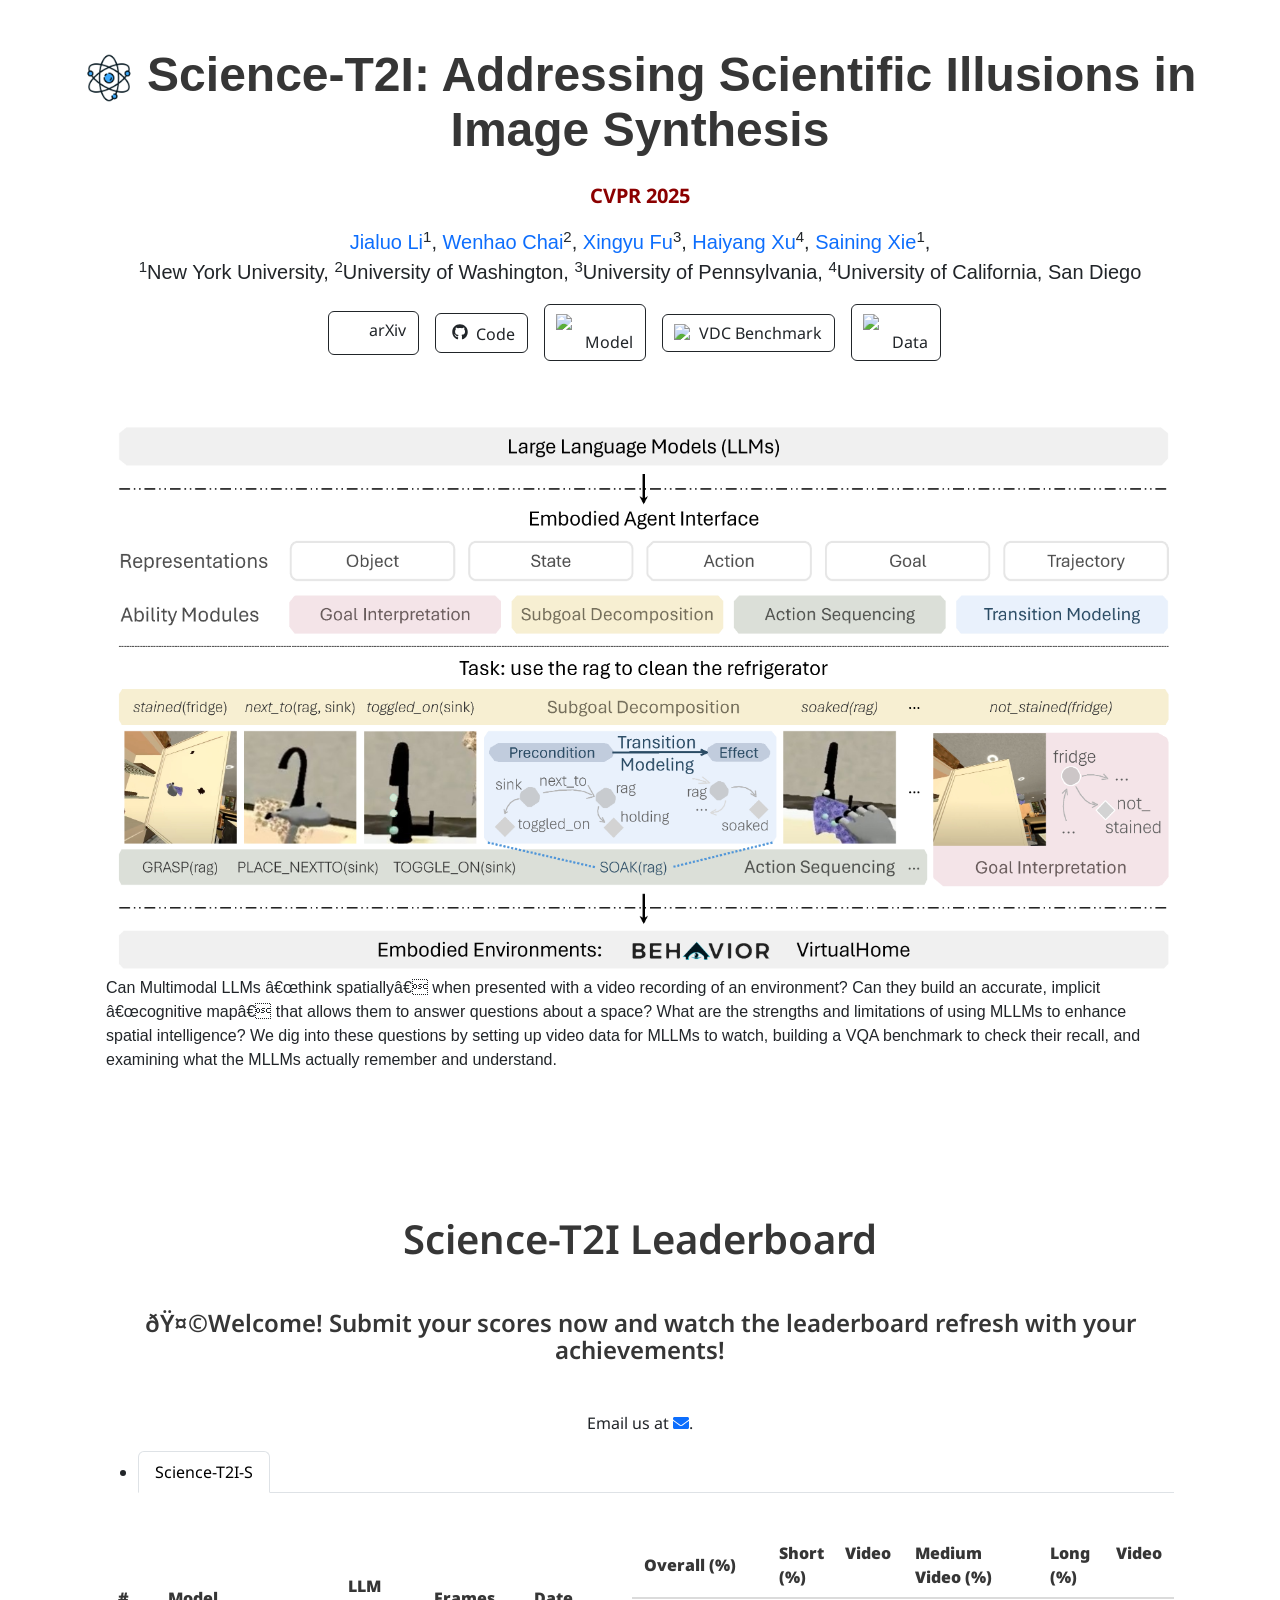
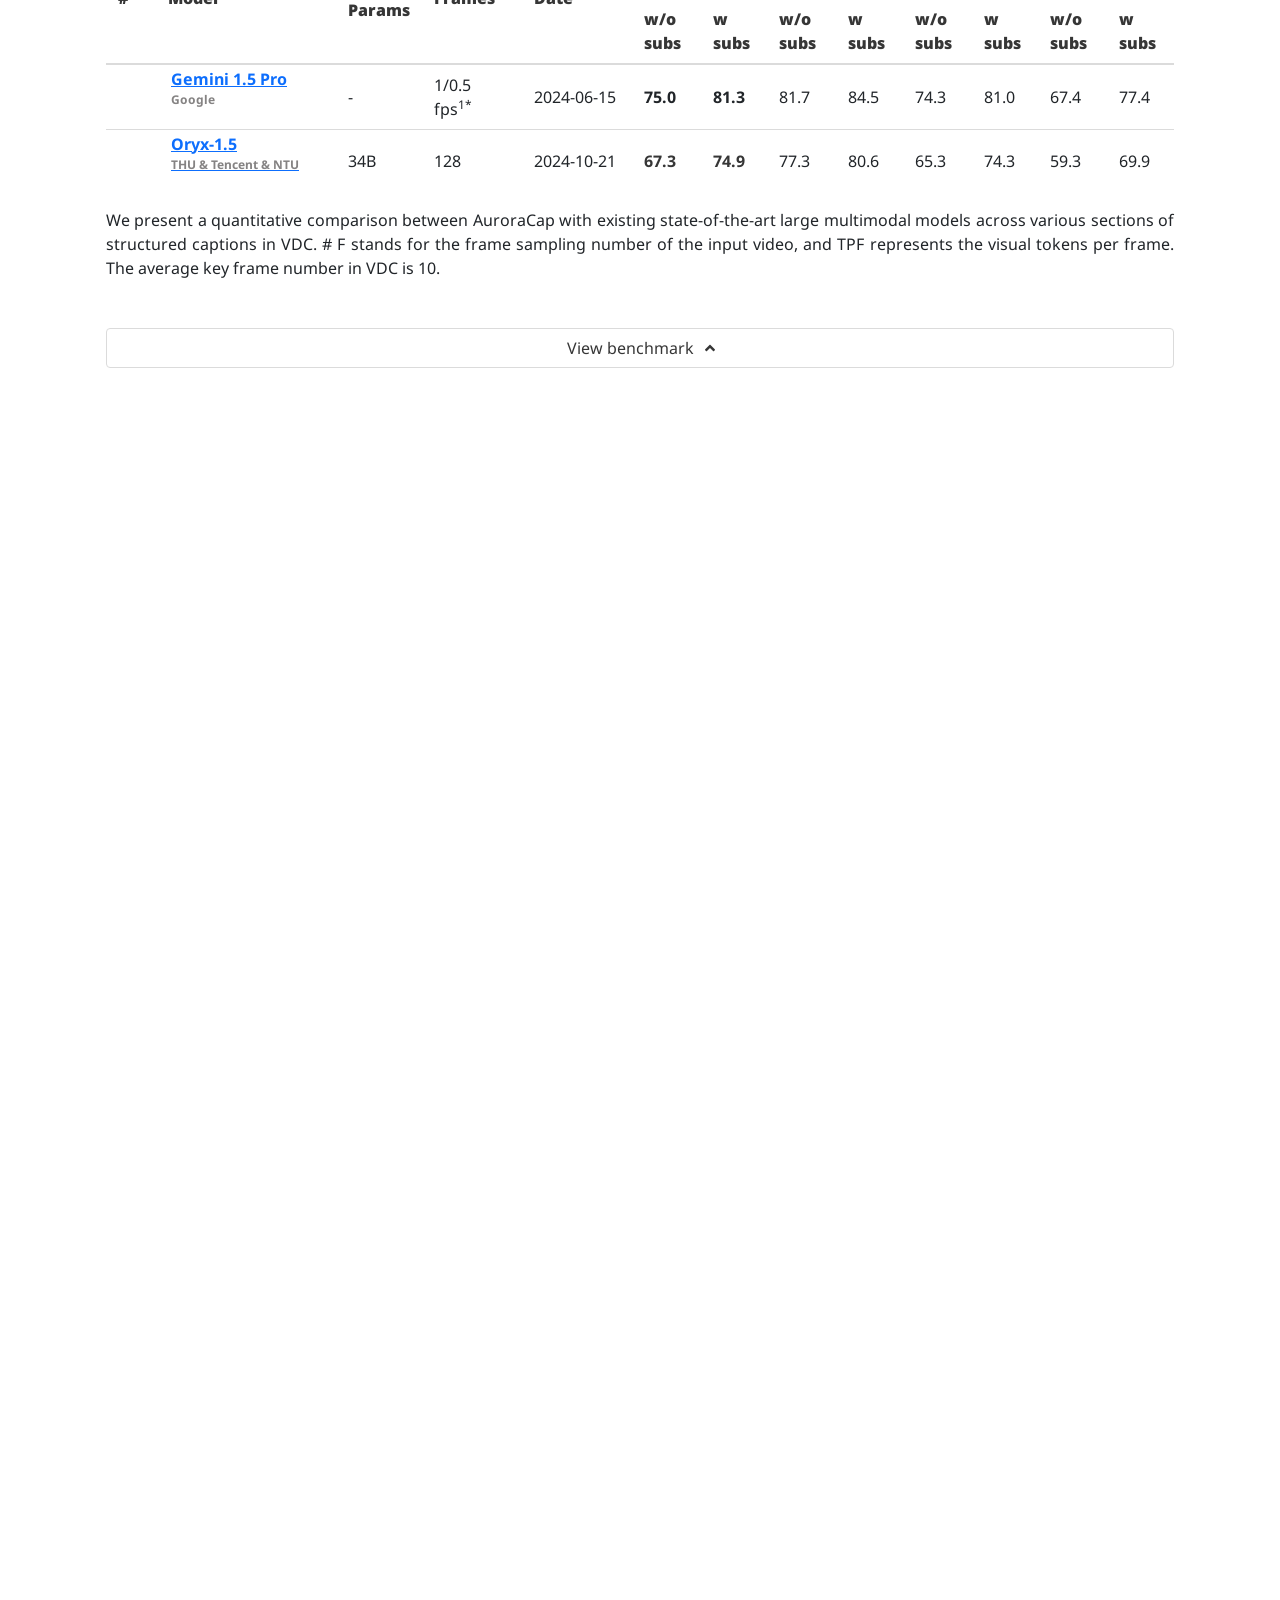
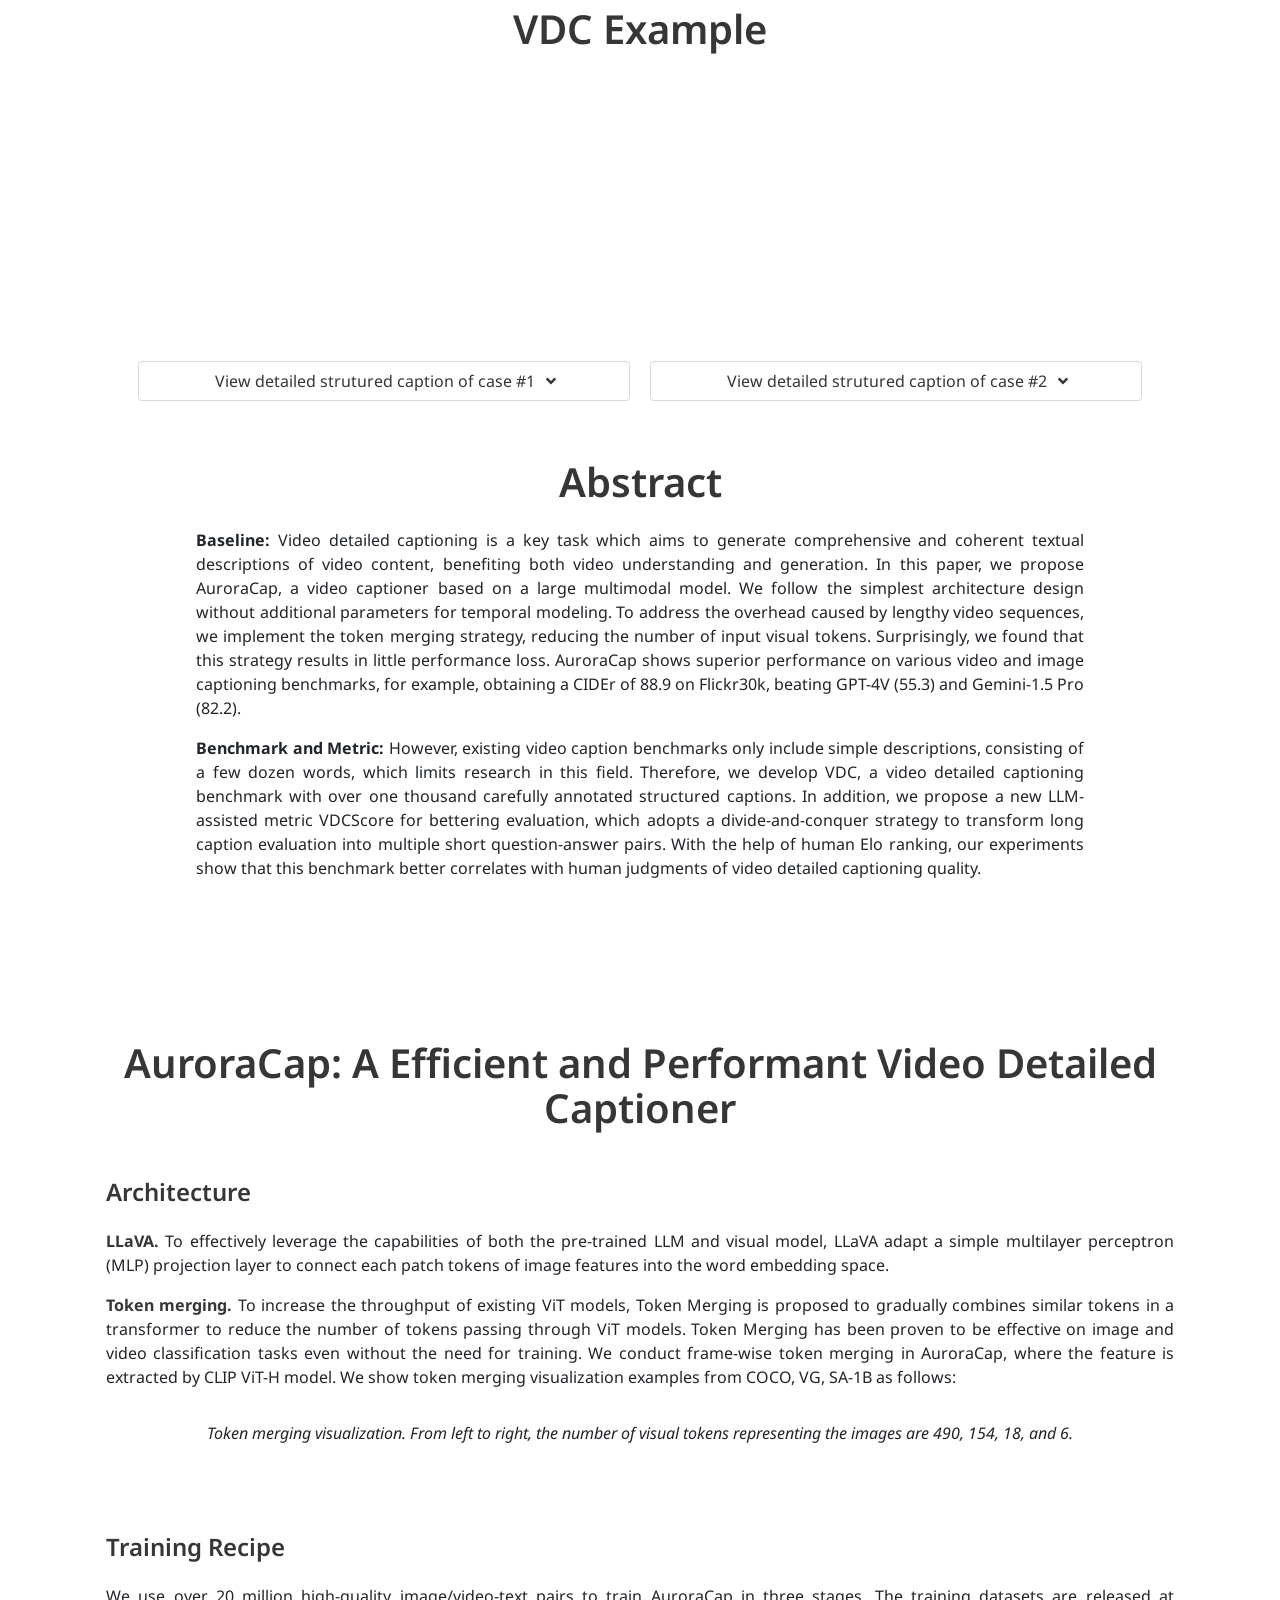
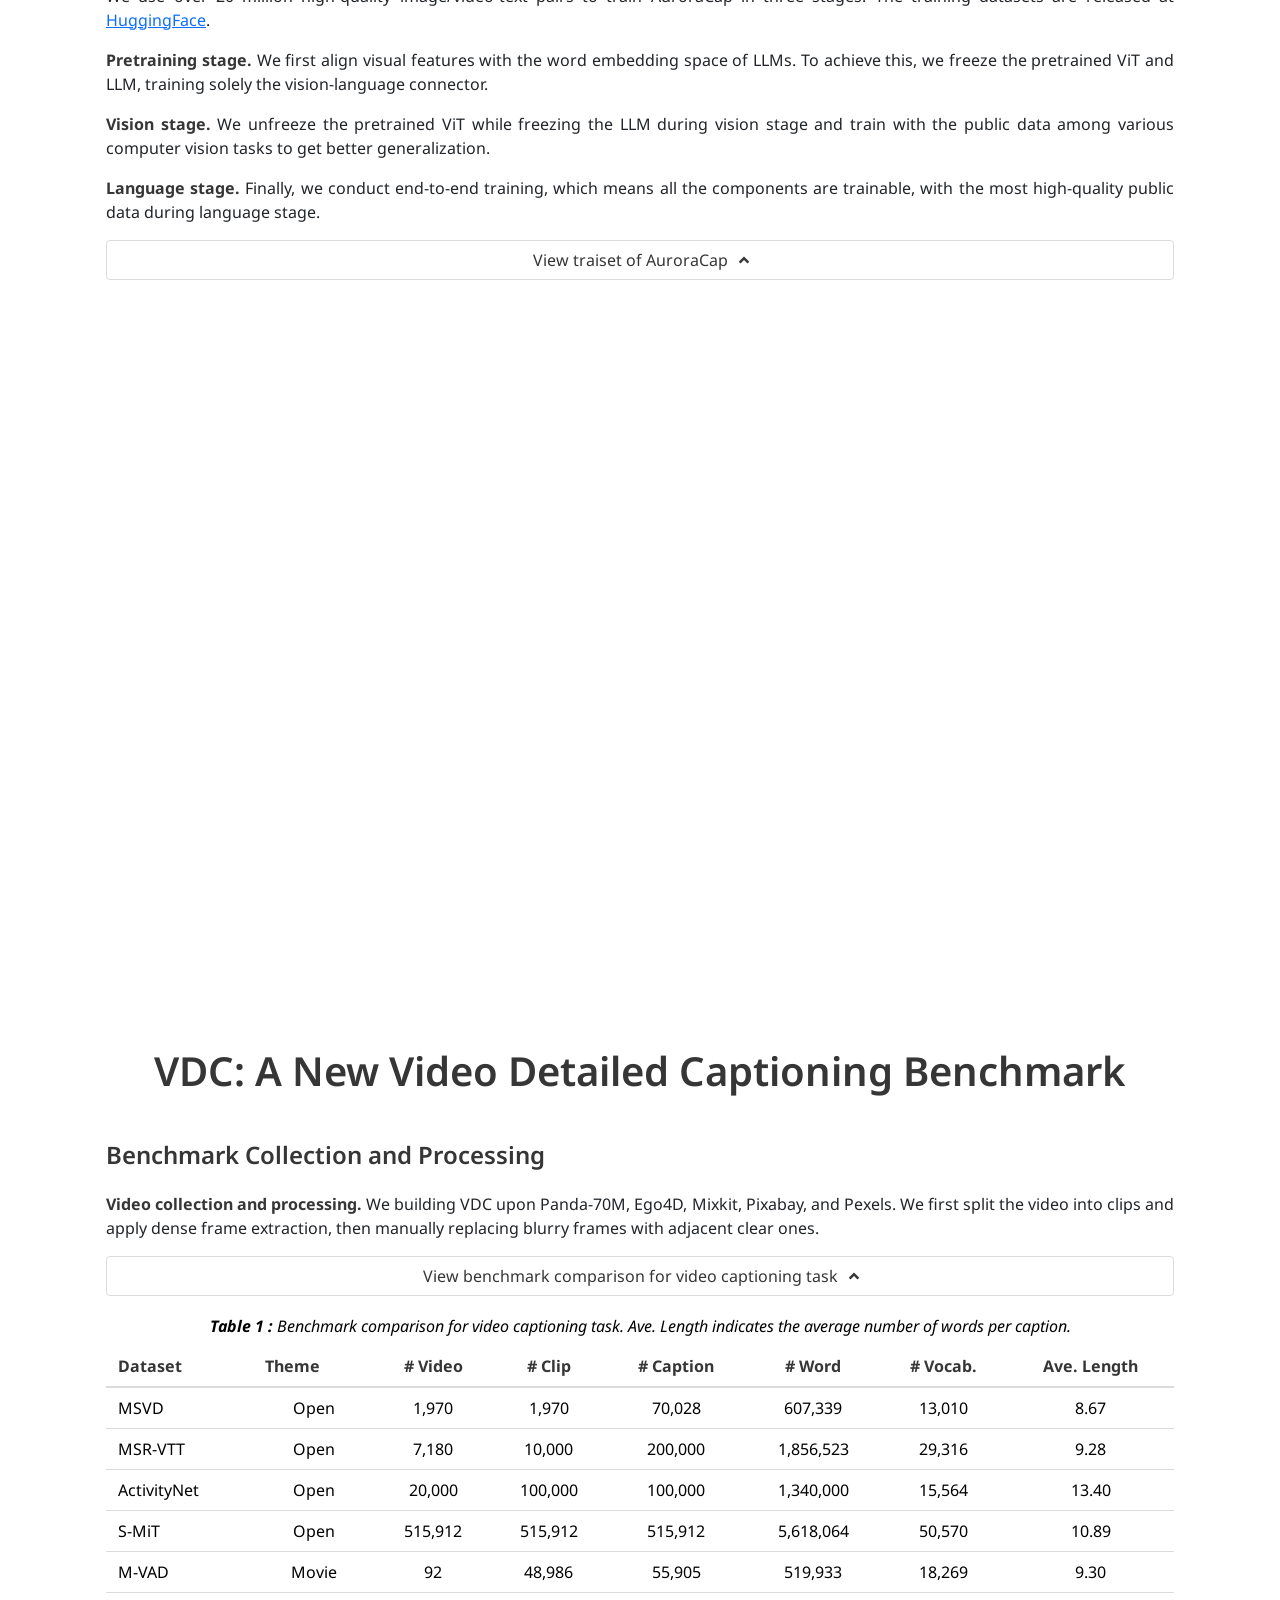
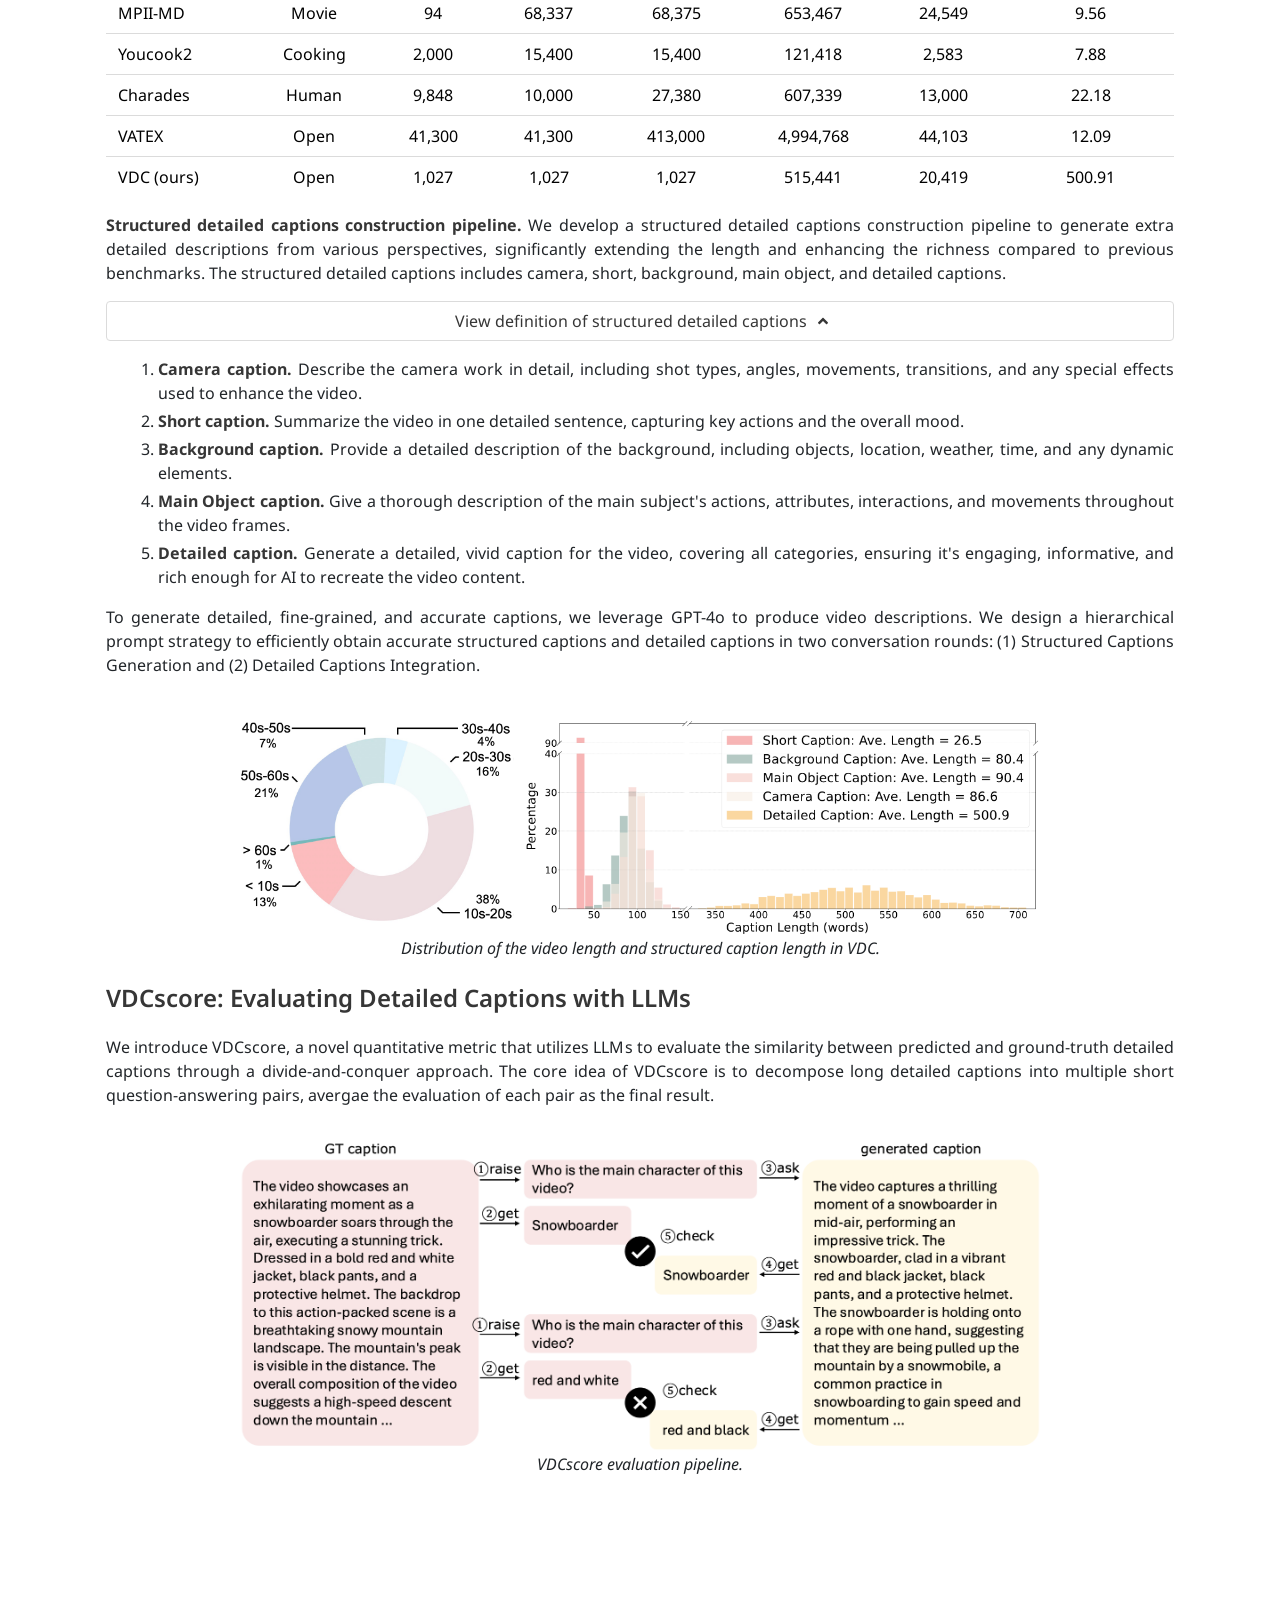
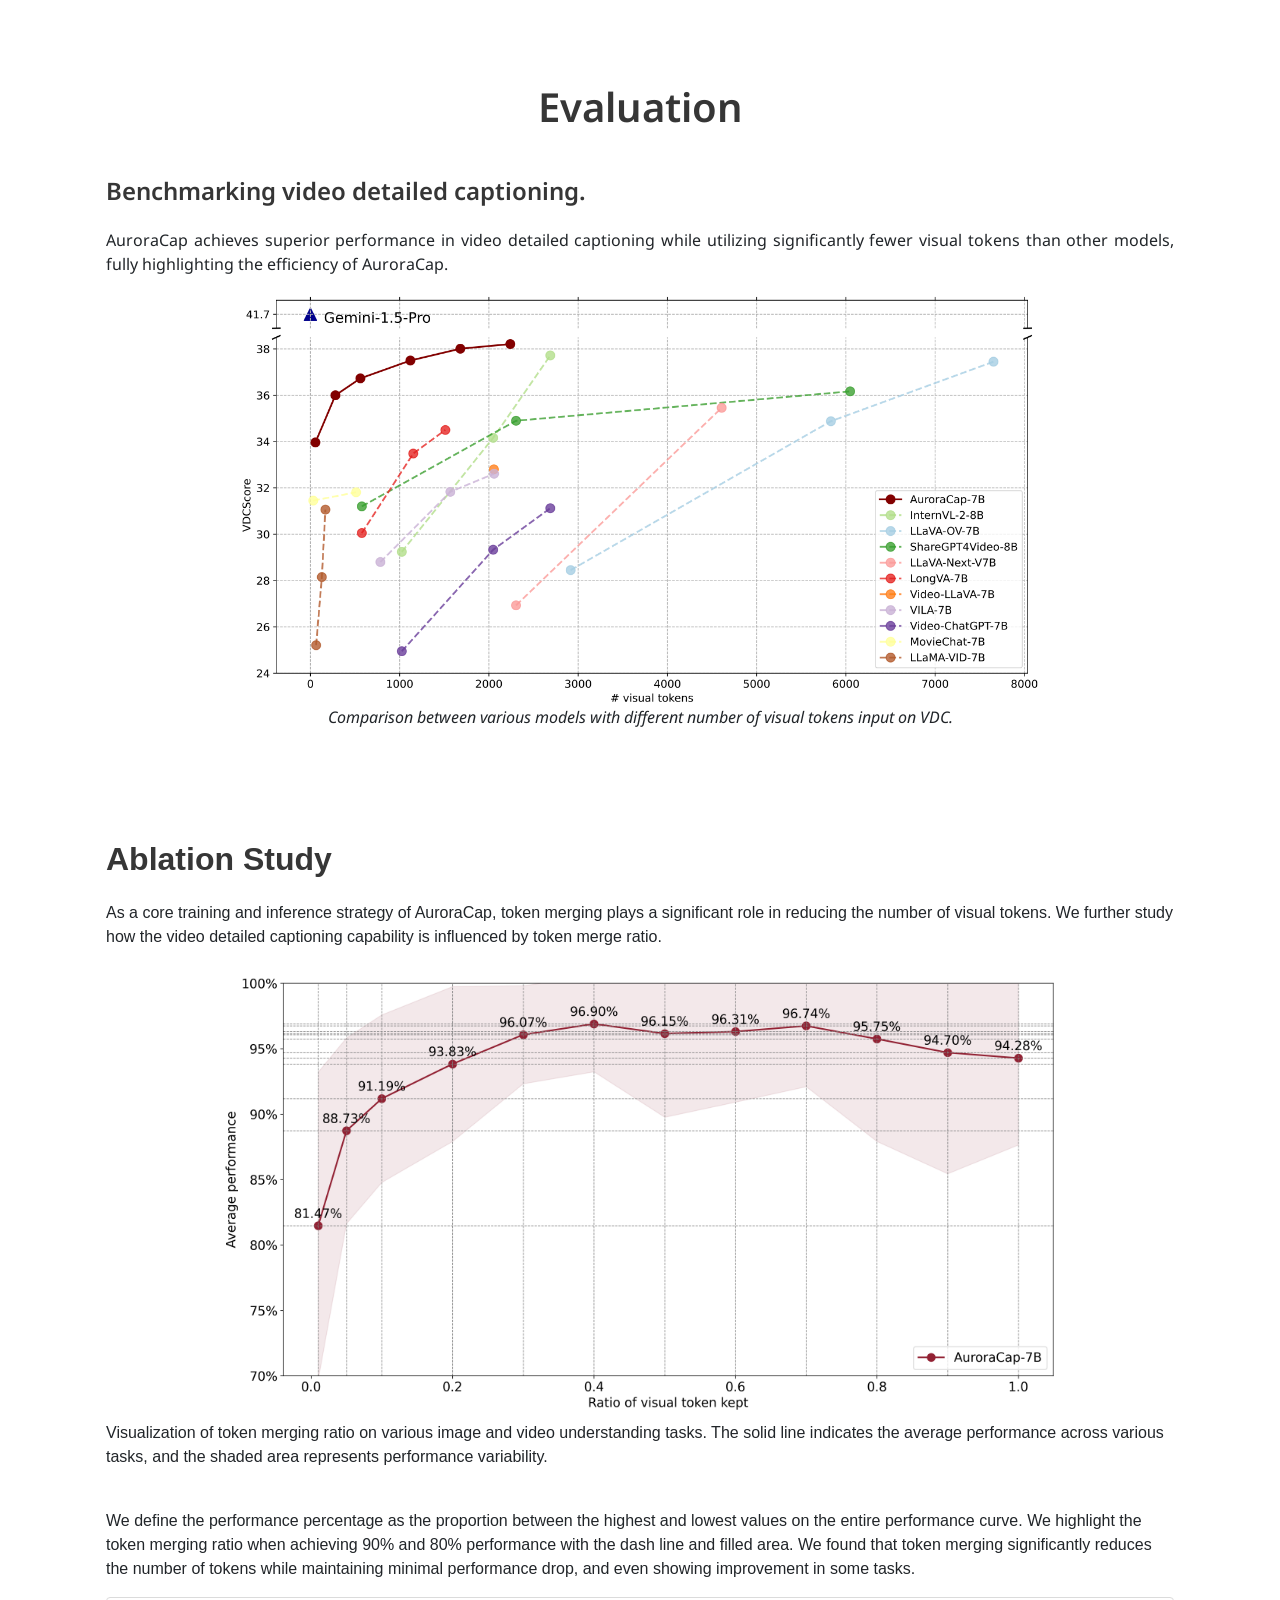
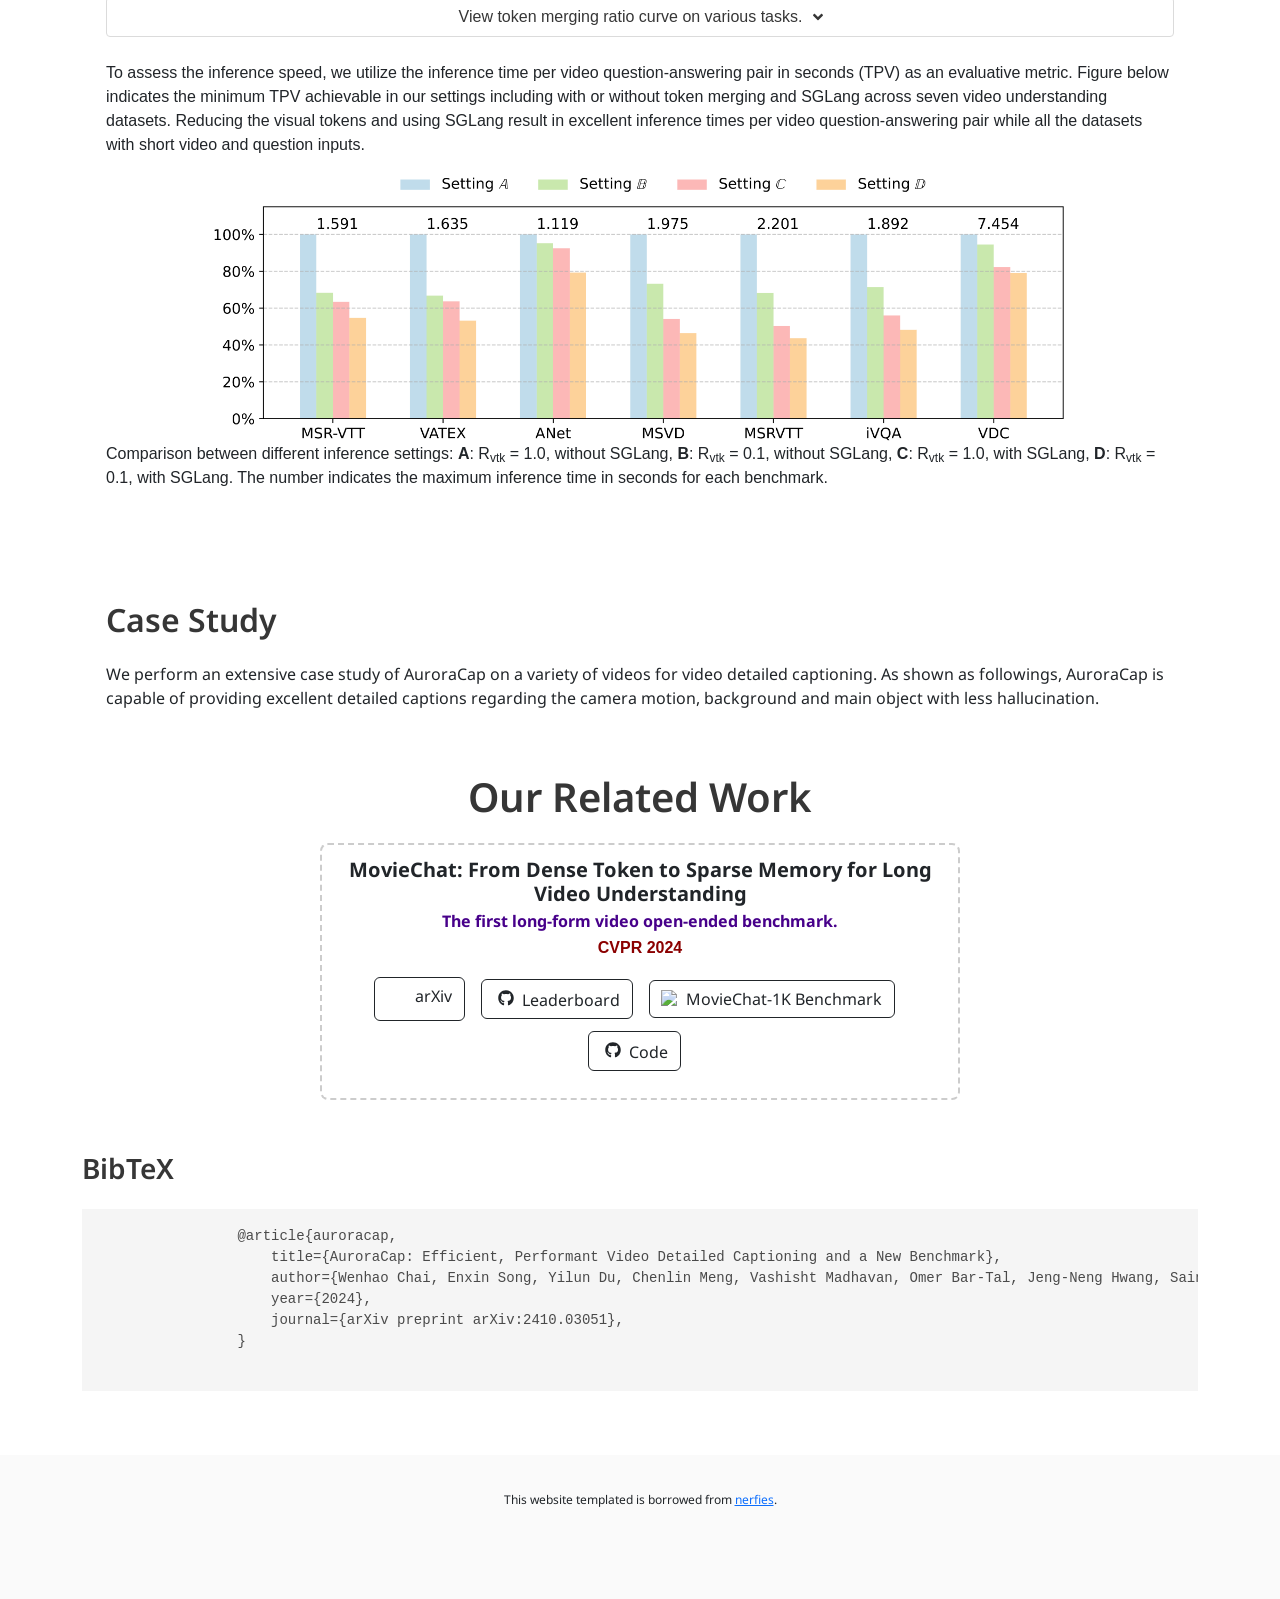
==== commit c5f53524: "jialuo" ====
--- a/index.html
+++ b/index.html
@@ -312,6 +312,25 @@
                             <td style="vertical-align: middle;">67.4</td>
                             <td style="vertical-align: middle;">77.4</td>                                 
                           </tr>
+
+                          <tr>
+                            <td style="vertical-align: middle;"></td>
+                            <td style="text-align: left; padding: 2px 10px;"><b class=""><a href="https://oryx-mllm.github.io/" class="ext-link" style="font-size: 16px; margin-left: 5px;">Oryx-1.5
+                              <p style="font-size: 12px; margin-left: 5px; color: #858383;">THU & Tencent & NTU</p>
+                            </a></b></td>
+                            <td style="vertical-align: middle;">34B</td>
+                            <td style="vertical-align: middle;">128 </td>
+                            <td style="vertical-align: middle;">2024-10-21</td>
+                            <td style="vertical-align: middle;"><strong>67.3</strong></td>
+                            <td style="vertical-align: middle;"><strong>74.9</strong></td>
+                            <td style="vertical-align: middle;">77.3</td>
+                            <td style="vertical-align: middle;">80.6</td>
+                            <td style="vertical-align: middle;">65.3</td>
+                            <td style="vertical-align: middle;">74.3</td>
+                            <td style="vertical-align: middle;">59.3</td>
+                            <td style="vertical-align: middle;">69.9</td>                                 
+                          </tr>
+                          
                         </tbody>
                     </table>
 
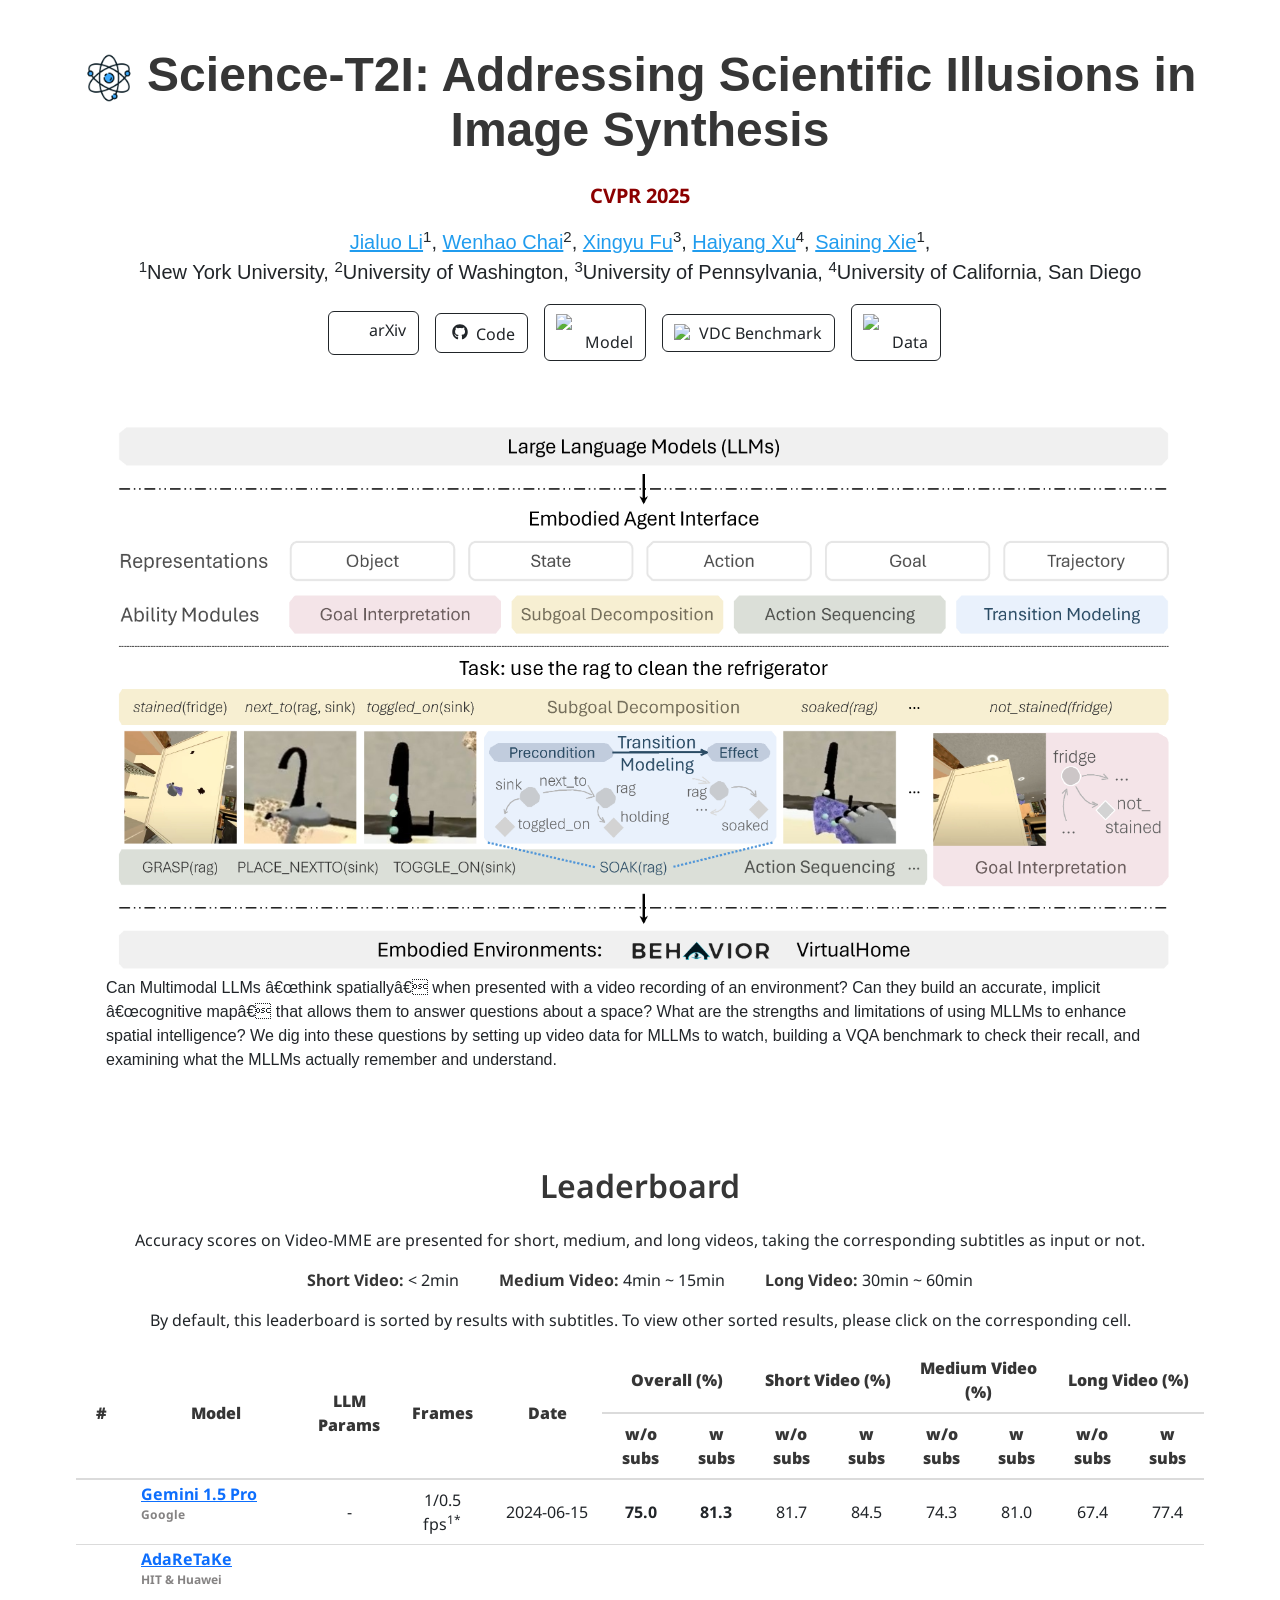
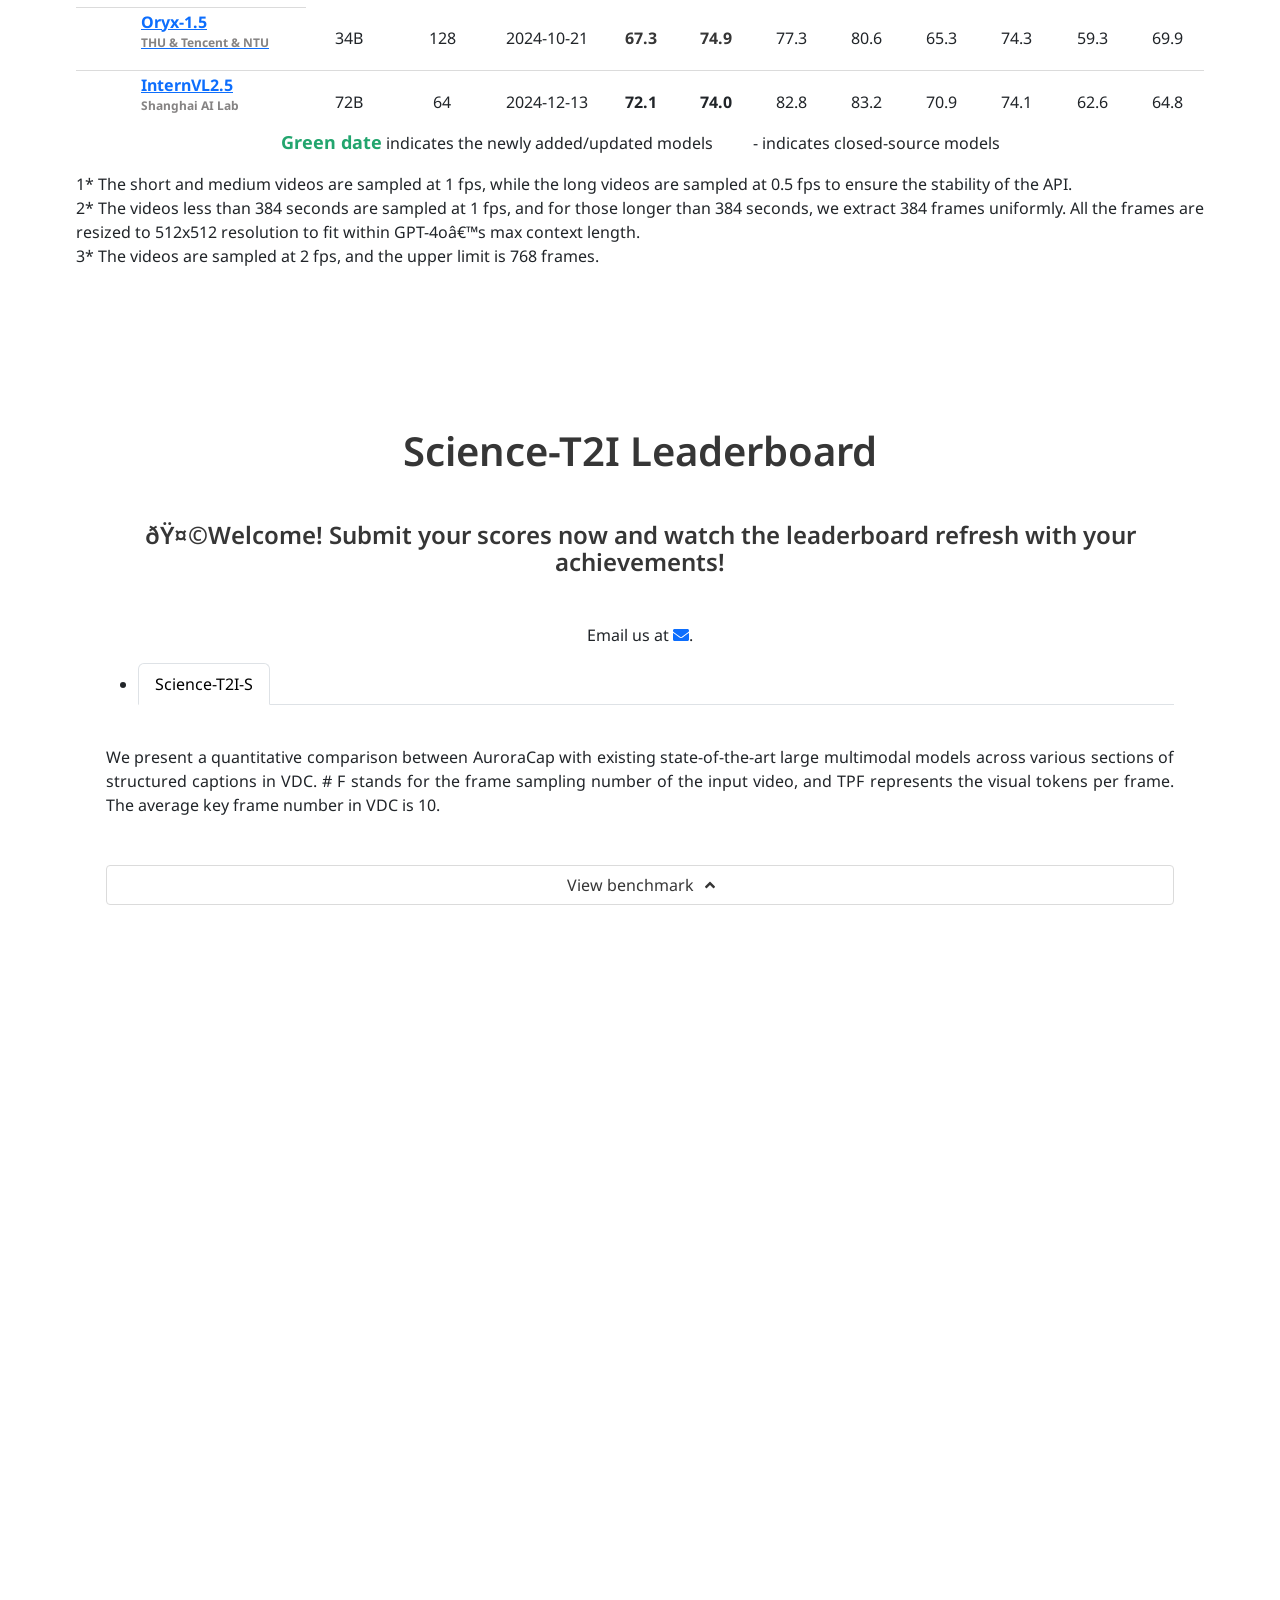
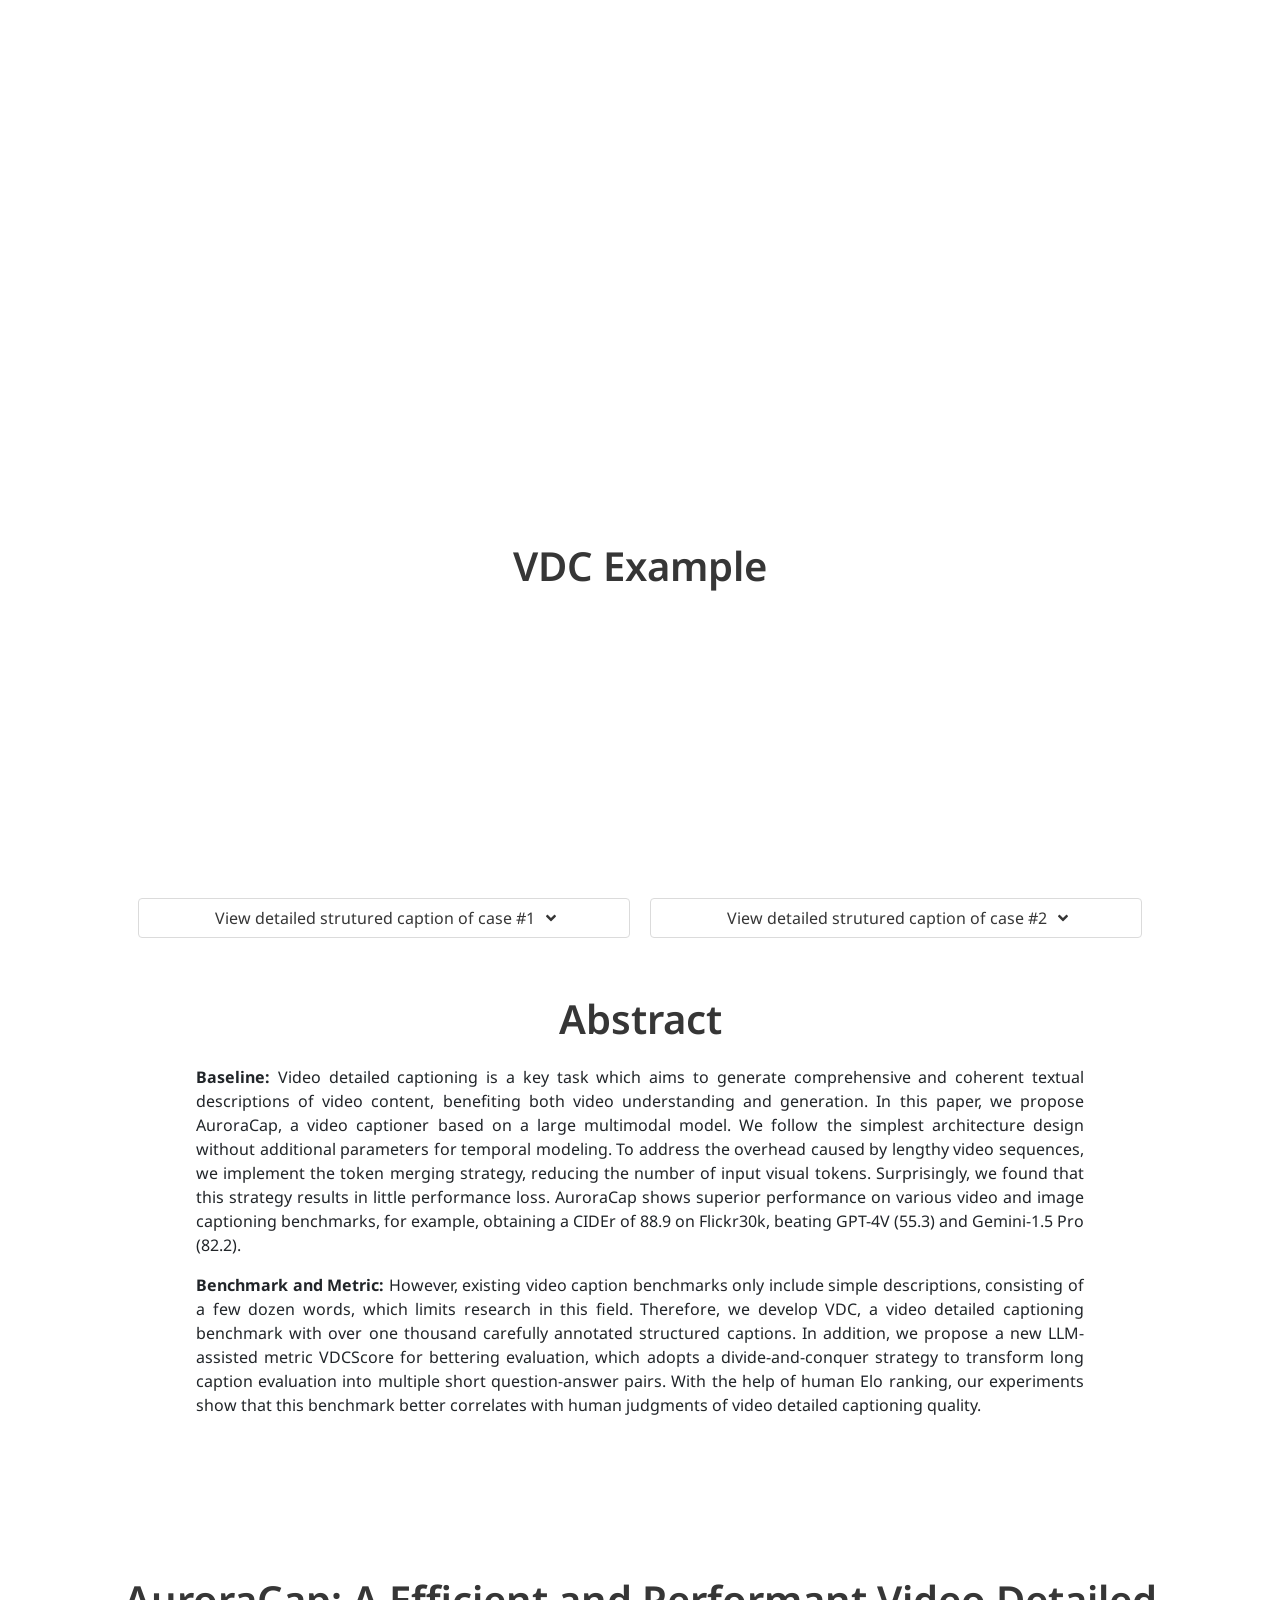
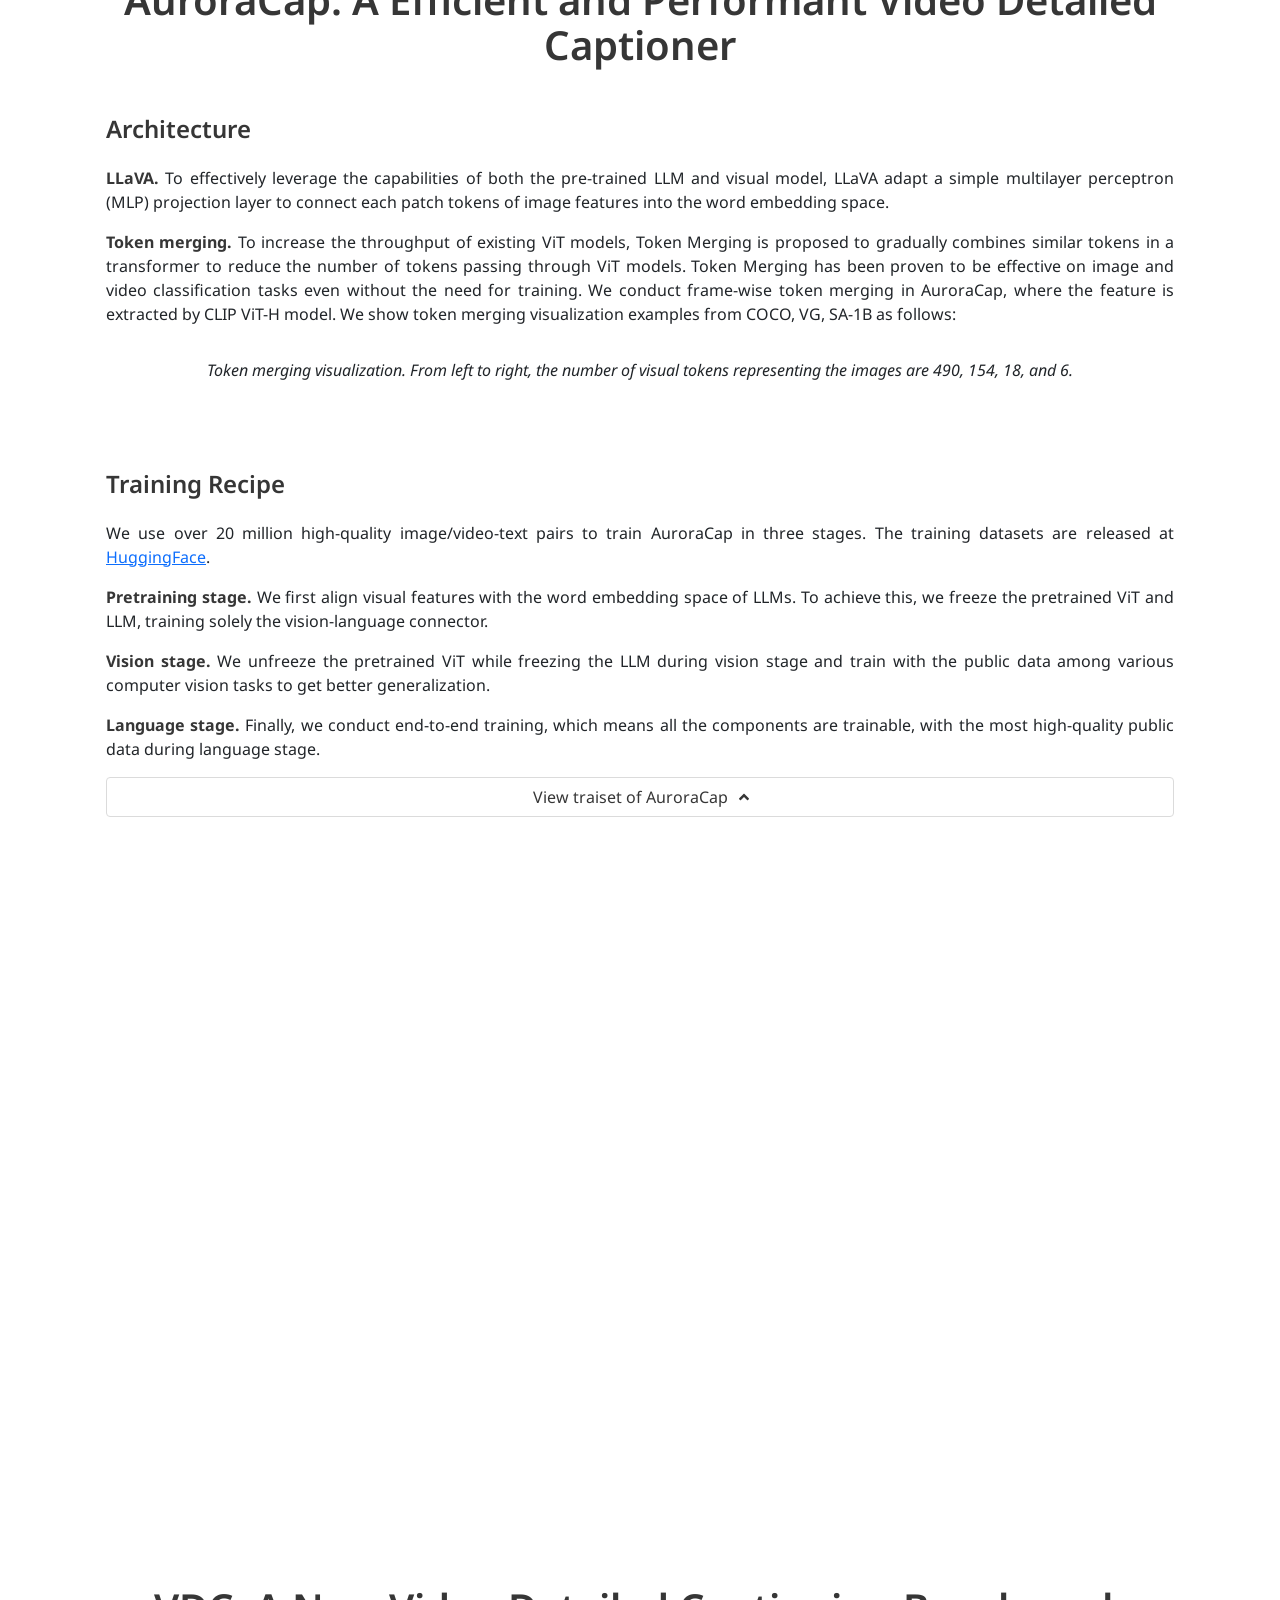
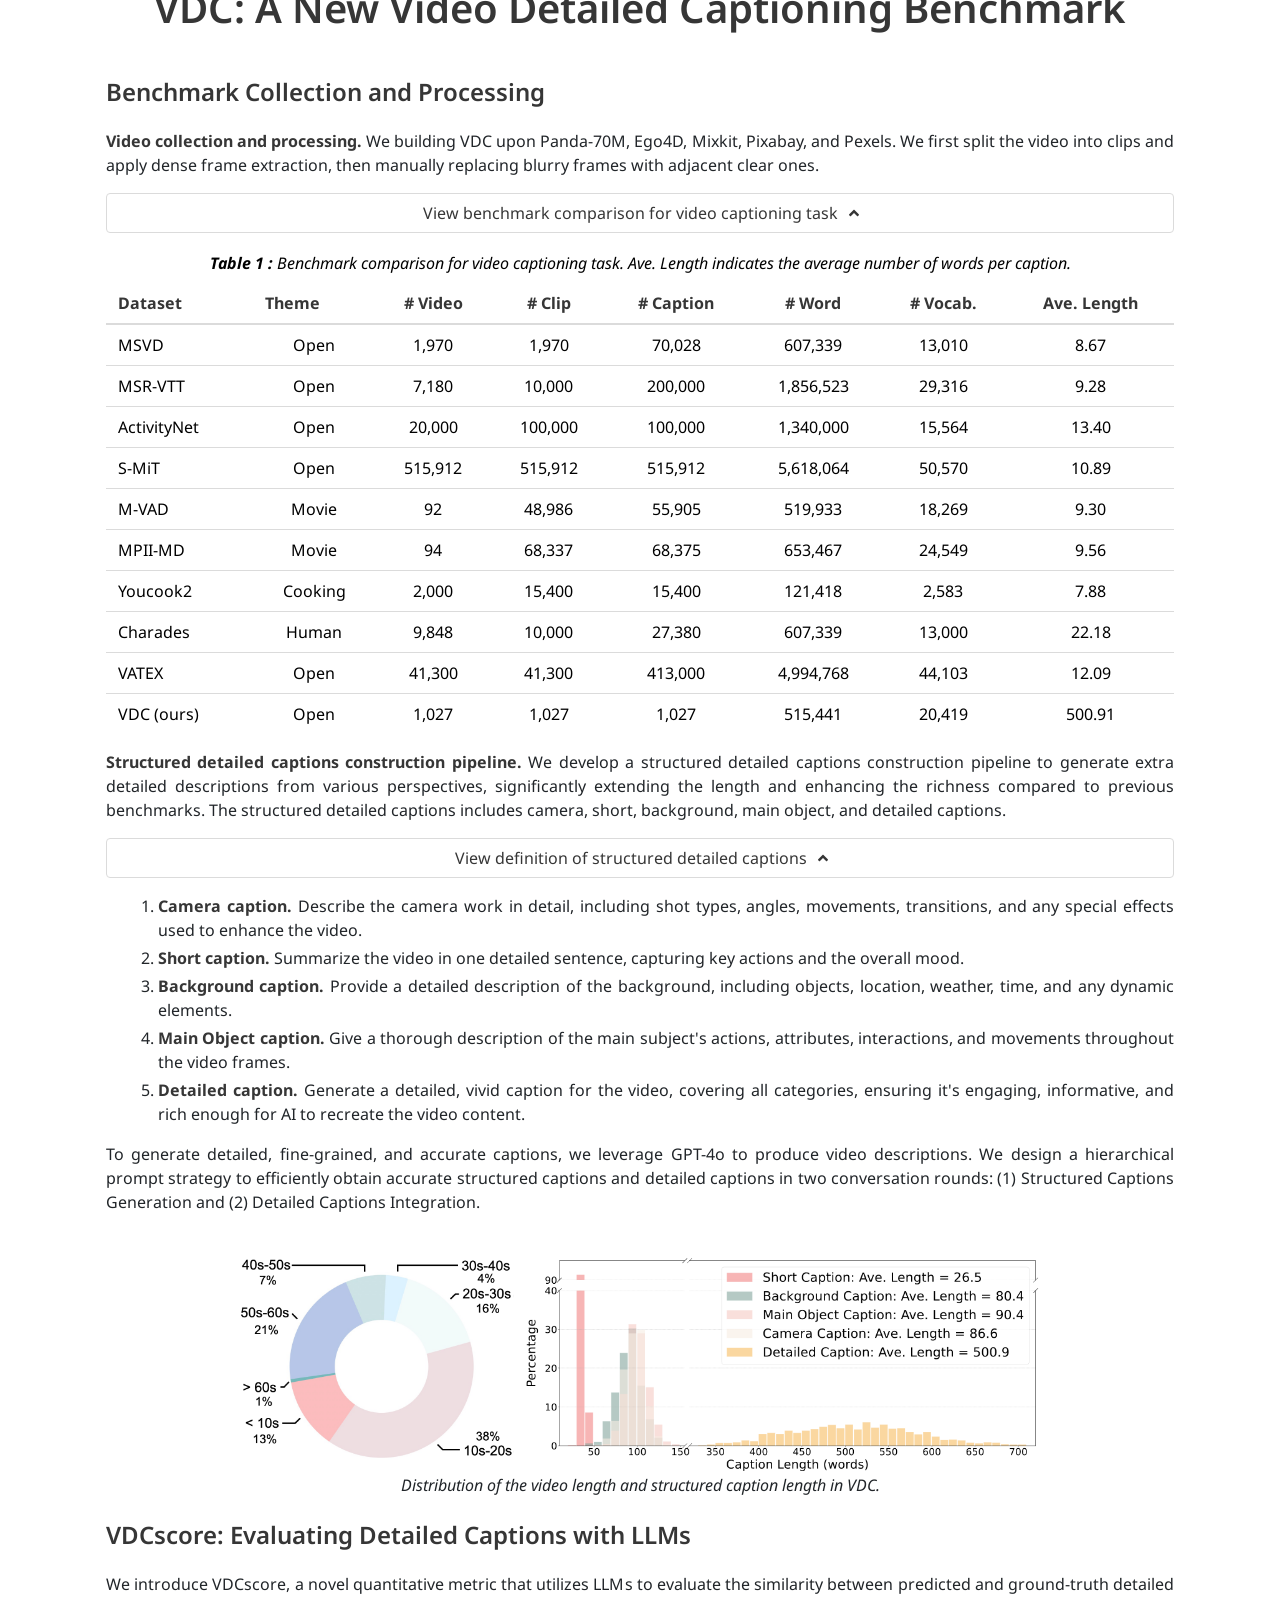
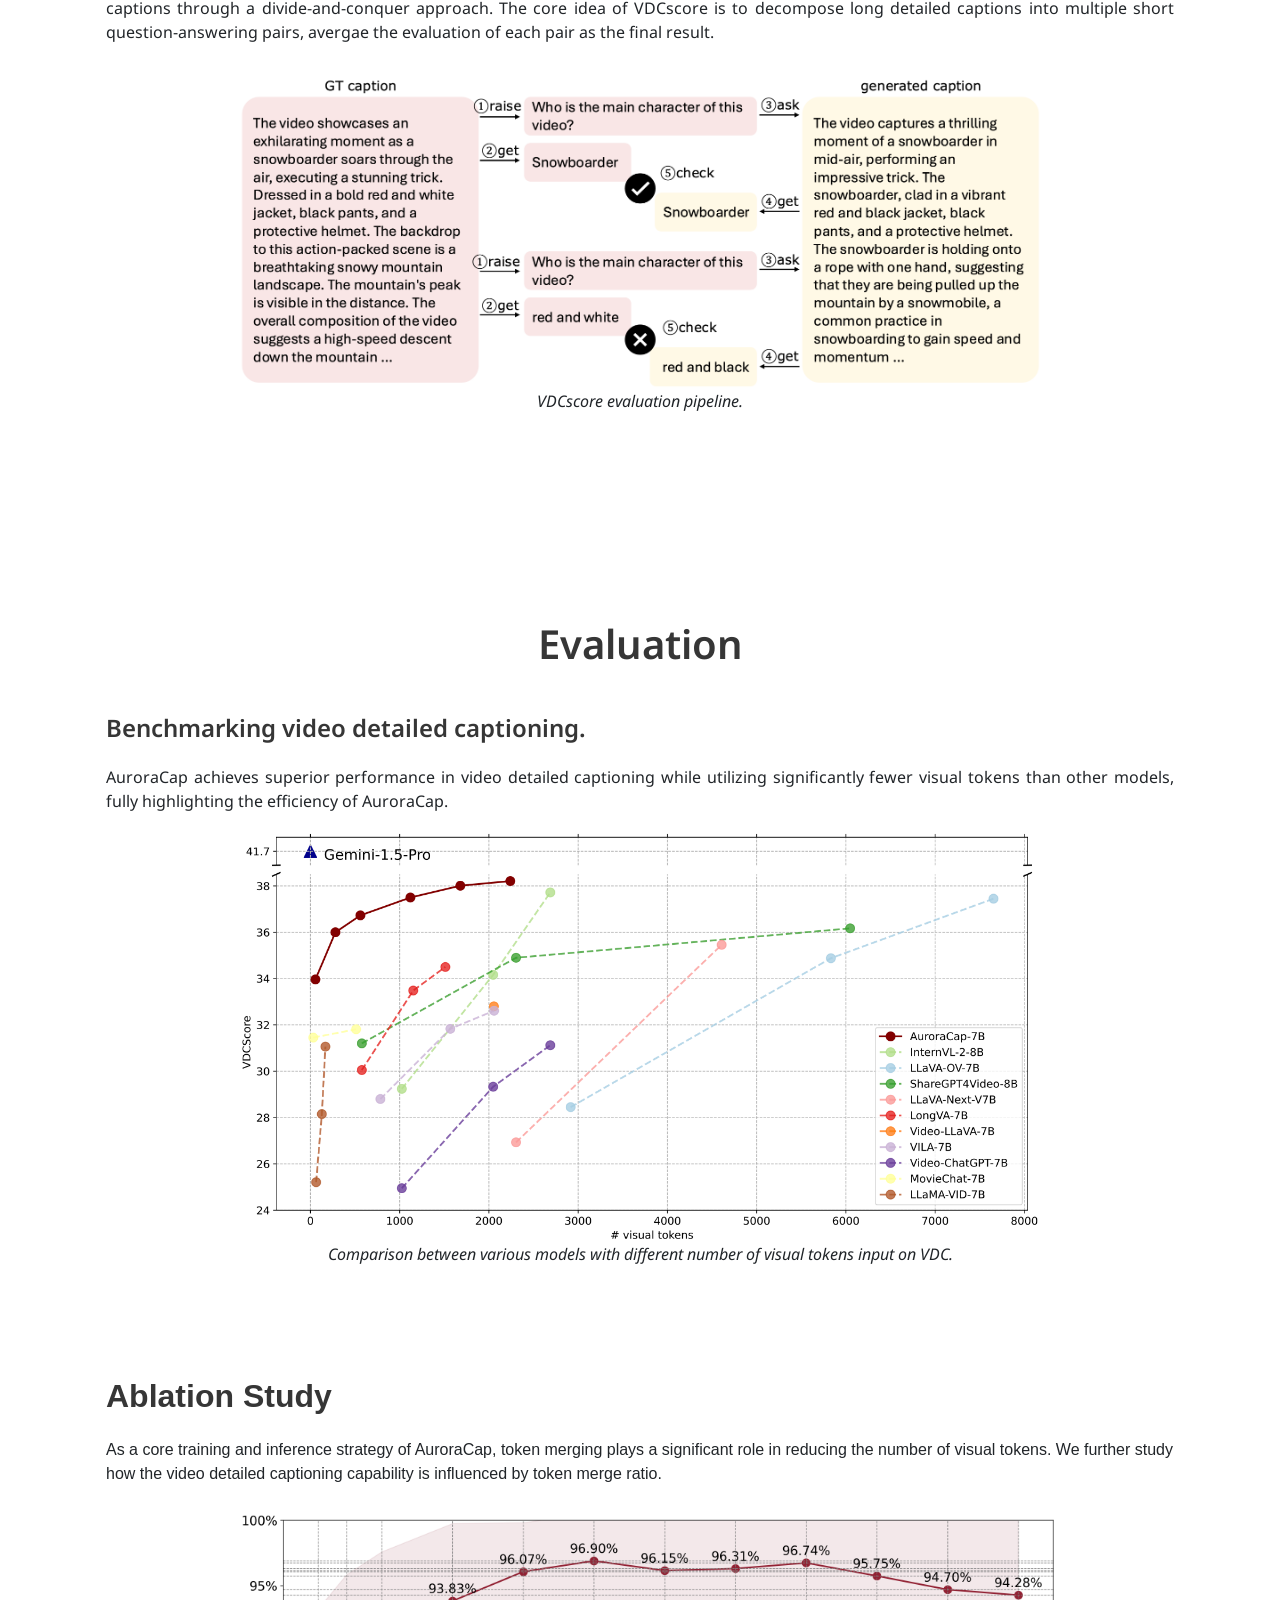
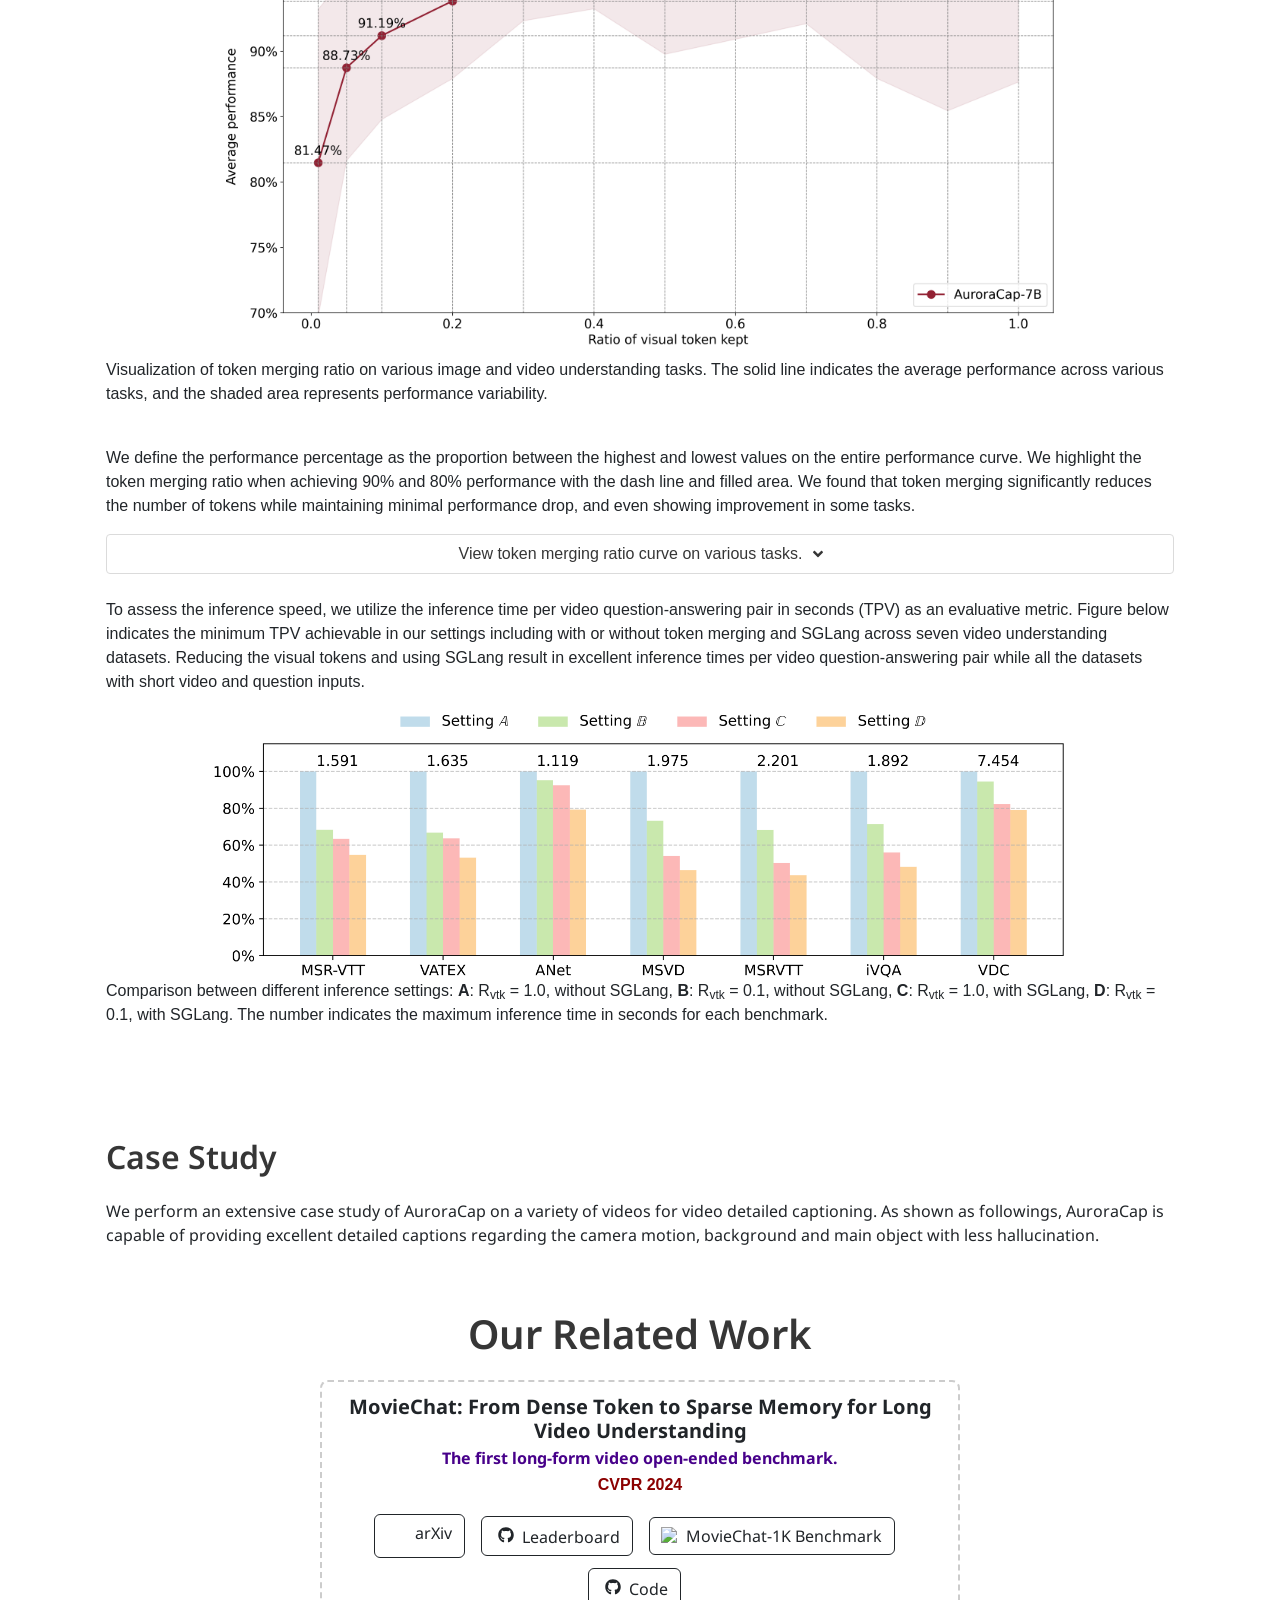
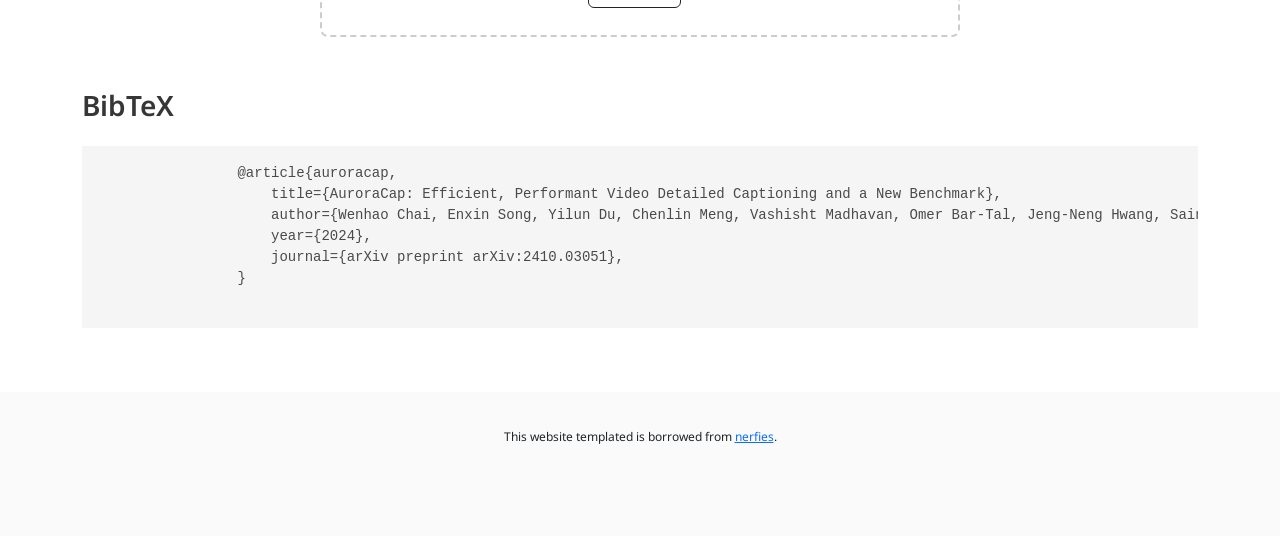
==== commit 0ca93461: "jialuo" ====
--- a/index.html
+++ b/index.html
@@ -228,6 +228,141 @@
     </section>
 
 
+    <section class="section">
+        <div class="container">
+          
+          <div class="columns is-centered">
+            <div class="column is-full has-text-centered content">
+      
+              <h2 class="title is-3" id="leaderboard">Leaderboard</h2>
+              <div class="content">
+                <p class="mt-3">Accuracy scores on Video-MME are presented for short, medium, and long videos, taking the corresponding subtitles as input or not.
+                </p>
+                <div class="video-duration">
+                  <p>
+                    <strong>Short Video:</strong> &lt; 2min  &nbsp&nbsp&nbsp&nbsp&nbsp&nbsp&nbsp&nbsp
+                    <strong>Medium Video:</strong> 4min ~ 15min  &nbsp&nbsp&nbsp&nbsp&nbsp&nbsp&nbsp&nbsp
+                    <strong>Long Video:</strong> 30min ~ 60min
+                  </p>
+                  <p>
+                    By default, this leaderboard is sorted by results with subtitles. To view other sorted results, please click on the corresponding cell.
+                  </p>
+                </div>
+      
+                <table class="js-sort-table" id="results" style="margin-left: auto; margin-right: auto;">
+                  <thead>
+                    <tr>
+                      <th rowspan="2" class="no-sort" style="vertical-align: middle; width: 50px;" data-js-sort-colNum="none"><strong>#</strong></th>
+                      <th rowspan="2" class="no-sort" style="vertical-align: middle; width: 180px;" data-js-sort-colNum="none"><strong>Model</strong></th>
+                      <th rowspan="2" class="no-sort" style="vertical-align: middle; width: 50px;" data-js-sort-colNum="none"><strong>LLM <br>Params</strong></th>
+                      <th rowspan="2" class="no-sort" style="vertical-align: middle; width: 100px;" data-js-sort-colNum="none"><strong>Frames</strong></th>
+                      <th rowspan="2" class="no-sort" style="vertical-align: middle; width: 110px;" data-js-sort-colNum="none"><strong>Date</strong></th>
+                      <th colspan="2" style="vertical-align: middle; width: 300px;" data-js-sort-colNum="6"><strong>Overall (%)</strong></th>
+                      <th colspan="2" style="vertical-align: middle; width: 300px;" data-js-sort-colNum="8"><strong>Short Video (%)</strong></th>
+                      <th colspan="2" style="vertical-align: middle; width: 300px;" data-js-sort-colNum="10"><strong>Medium Video (%)</strong></th> 
+                      <th colspan="2" style="vertical-align: middle; width: 300px;" data-js-sort-colNum="12"><strong>Long Video (%)</strong></th> 
+                    </tr>
+                    <tr>
+                      <th data-js-sort-colNum="5"><strong>w/o subs</strong></th>
+                      <th data-js-sort-colNum="6"><strong>w subs</strong></th>
+                      <th data-js-sort-colNum="7"><strong>w/o subs</strong></th>
+                      <th data-js-sort-colNum="8"><strong>w subs</strong></th>
+                      <th data-js-sort-colNum="9"><strong>w/o subs</strong></th>
+                      <th data-js-sort-colNum="10"><strong>w subs</strong></th>
+                      <th data-js-sort-colNum="11"><strong>w/o subs</strong></th>
+                      <th data-js-sort-colNum="12"><strong>w subs</strong></th>
+                    </tr>
+                  </thead>
+                  <tbody>
+      
+                    <tr>
+                      <td style="vertical-align: middle;"></td>
+                      <td style="text-align: left; padding: 2px 10px;">
+                        <b class="">
+                          <a href="https://storage.googleapis.com/deepmind-media/gemini/gemini_v1_5_report.pdf" class="ext-link" style="font-size: 16px; margin-left: 5px;">Gemini 1.5 Pro</a>
+                          <p style="font-size: 12px; margin-left: 5px; color: #858383;">Google</p>
+                        </b>
+                      </td>
+                      <td style="vertical-align: middle;">- </td>
+                      <td style="vertical-align: middle;">1/0.5 fps<sup>1*</sup> </td>
+                      <td style="vertical-align: middle;">2024-06-15</td>
+                      <td style="vertical-align: middle;"><b class="">75.0</b></td>
+                      <td style="vertical-align: middle;"><b class="">81.3</b></td>
+                      <td style="vertical-align: middle;">81.7</td>
+                      <td style="vertical-align: middle;">84.5</td>
+                      <td style="vertical-align: middle;">74.3</td>
+                      <td style="vertical-align: middle;">81.0</td>
+                      <td style="vertical-align: middle;">67.4</td>
+                      <td style="vertical-align: middle;">77.4</td>                                 
+                    </tr>
+                    <tr>
+                      <td style="vertical-align: middle;"></td>
+                      <td style="text-align: left; padding: 2px 10px;">
+                        <b class="">
+                          <a href="https://github.com/SCZwangxiao/video-FlexReduc" class="ext-link" style="font-size: 16px; margin-left: 5px;">AdaReTaKe</a>
+                          <p style="font-size: 12px; margin-left: 5px; color: #858383;">HIT & Huawei</p>
+                        </b>
+                      </td>
+
+                    <tr>
+                      <td style="vertical-align: middle;"></td>
+                      <td style="text-align: left; padding: 2px 10px;"><b class=""><a href="https://oryx-mllm.github.io/" class="ext-link" style="font-size: 16px; margin-left: 5px;">Oryx-1.5
+                        <p style="font-size: 12px; margin-left: 5px; color: #858383;">THU & Tencent & NTU</p>
+                      </a></b></td>
+                      <td style="vertical-align: middle;">34B</td>
+                      <td style="vertical-align: middle;">128 </td>
+                      <td style="vertical-align: middle;">2024-10-21</td>
+                      <td style="vertical-align: middle;"><strong>67.3</strong></td>
+                      <td style="vertical-align: middle;"><strong>74.9</strong></td>
+                      <td style="vertical-align: middle;">77.3</td>
+                      <td style="vertical-align: middle;">80.6</td>
+                      <td style="vertical-align: middle;">65.3</td>
+                      <td style="vertical-align: middle;">74.3</td>
+                      <td style="vertical-align: middle;">59.3</td>
+                      <td style="vertical-align: middle;">69.9</td>                                 
+                    </tr>
+                    <tr>
+                      <td style="vertical-align: middle;"></td>
+                      <td style="text-align: left; padding: 2px 10px;">
+                        <b class="">
+                          <a href="https://internvl.github.io/blog/2024-12-05-InternVL-2.5/" class="ext-link" style="font-size: 16px; margin-left: 5px;">InternVL2.5</a>
+                          <p style="font-size: 12px; margin-left: 5px; color: #858383;">Shanghai AI Lab</p>
+                        </b>
+                      </td>
+                      <td style="vertical-align: middle;">72B </td>
+                      <td style="vertical-align: middle;">64</td>
+                      <td style="vertical-align: middle;">2024-12-13</td>
+                      <td style="vertical-align: middle;"><b class="">72.1</b></td>
+                      <td style="vertical-align: middle;"><b class="">74.0</b></td>
+                      <td style="vertical-align: middle;">82.8</td>
+                      <td style="vertical-align: middle;">83.2</td>
+                      <td style="vertical-align: middle;">70.9</td>
+                      <td style="vertical-align: middle;">74.1</td>
+                      <td style="vertical-align: middle;">62.6</td>
+                      <td style="vertical-align: middle;">64.8</td>                                 
+                    </tr>
+        
+                </tbody>                                                   
+              </table> 
+      
+              <p style="margin-top: -20px;">
+                <strong style="color: #22a56e; font-size: 18px;" >Green date</strong> indicates the newly added/updated models  &nbsp&nbsp&nbsp&nbsp&nbsp&nbsp&nbsp&nbsp
+                - indicates closed-source models
+              </p>
+      
+              <p style=" text-align: left;">
+                1* The short and medium videos are sampled at 1 fps, while the long videos are sampled at 0.5 fps to ensure the stability of the API.
+                </br>2* The videos less than 384 seconds are sampled at 1 fps, and for those longer than 384 seconds, we extract 384 frames uniformly. All the frames are resized to 512x512 resolution to fit within GPT-4o’s max context length.
+                </br>3* The videos are sampled at 2 fps, and the upper limit is 768 frames.
+              </p>
+      
+              </div>
+      
+            </div>
+          </div>
+      
+        </div>
+    </section>
     <!-- Leaderboard-->
     <section class="section" id="embodied_agent_interface_detail">
         <div class="container is-max-desktop">
@@ -265,75 +400,6 @@
                         </div> -->
                     </div>
                     <br>
-
-                    <table class="js-sort-table" id="results" style="margin-left: auto; margin-right: auto;">
-                        <thead>
-                          <tr>
-                            <th rowspan="2" class="no-sort" style="vertical-align: middle; width: 50px;" data-js-sort-colNum="none"><strong>#</strong></th>
-                            <th rowspan="2" class="no-sort" style="vertical-align: middle; width: 180px;" data-js-sort-colNum="none"><strong>Model</strong></th>
-                            <th rowspan="2" class="no-sort" style="vertical-align: middle; width: 50px;" data-js-sort-colNum="none"><strong>LLM <br>Params</strong></th>
-                            <th rowspan="2" class="no-sort" style="vertical-align: middle; width: 100px;" data-js-sort-colNum="none"><strong>Frames</strong></th>
-                            <th rowspan="2" class="no-sort" style="vertical-align: middle; width: 110px;" data-js-sort-colNum="none"><strong>Date</strong></th>
-                            <th colspan="2" style="vertical-align: middle; width: 300px;" data-js-sort-colNum="6"><strong>Overall (%)</strong></th>
-                            <th colspan="2" style="vertical-align: middle; width: 300px;" data-js-sort-colNum="8"><strong>Short Video (%)</strong></th>
-                            <th colspan="2" style="vertical-align: middle; width: 300px;" data-js-sort-colNum="10"><strong>Medium Video (%)</strong></th> 
-                            <th colspan="2" style="vertical-align: middle; width: 300px;" data-js-sort-colNum="12"><strong>Long Video (%)</strong></th> 
-                          </tr>
-                          <tr>
-                            <th data-js-sort-colNum="5"><strong>w/o subs</strong></th>
-                            <th data-js-sort-colNum="6"><strong>w subs</strong></th>
-                            <th data-js-sort-colNum="7"><strong>w/o subs</strong></th>
-                            <th data-js-sort-colNum="8"><strong>w subs</strong></th>
-                            <th data-js-sort-colNum="9"><strong>w/o subs</strong></th>
-                            <th data-js-sort-colNum="10"><strong>w subs</strong></th>
-                            <th data-js-sort-colNum="11"><strong>w/o subs</strong></th>
-                            <th data-js-sort-colNum="12"><strong>w subs</strong></th>
-                          </tr>
-                        </thead>
-                        <tbody>
-            
-                          <tr>
-                            <td style="vertical-align: middle;"></td>
-                            <td style="text-align: left; padding: 2px 10px;">
-                              <b class="">
-                                <a href="https://storage.googleapis.com/deepmind-media/gemini/gemini_v1_5_report.pdf" class="ext-link" style="font-size: 16px; margin-left: 5px;">Gemini 1.5 Pro</a>
-                                <p style="font-size: 12px; margin-left: 5px; color: #858383;">Google</p>
-                              </b>
-                            </td>
-                            <td style="vertical-align: middle;">- </td>
-                            <td style="vertical-align: middle;">1/0.5 fps<sup>1*</sup> </td>
-                            <td style="vertical-align: middle;">2024-06-15</td>
-                            <td style="vertical-align: middle;"><b class="">75.0</b></td>
-                            <td style="vertical-align: middle;"><b class="">81.3</b></td>
-                            <td style="vertical-align: middle;">81.7</td>
-                            <td style="vertical-align: middle;">84.5</td>
-                            <td style="vertical-align: middle;">74.3</td>
-                            <td style="vertical-align: middle;">81.0</td>
-                            <td style="vertical-align: middle;">67.4</td>
-                            <td style="vertical-align: middle;">77.4</td>                                 
-                          </tr>
-
-                          <tr>
-                            <td style="vertical-align: middle;"></td>
-                            <td style="text-align: left; padding: 2px 10px;"><b class=""><a href="https://oryx-mllm.github.io/" class="ext-link" style="font-size: 16px; margin-left: 5px;">Oryx-1.5
-                              <p style="font-size: 12px; margin-left: 5px; color: #858383;">THU & Tencent & NTU</p>
-                            </a></b></td>
-                            <td style="vertical-align: middle;">34B</td>
-                            <td style="vertical-align: middle;">128 </td>
-                            <td style="vertical-align: middle;">2024-10-21</td>
-                            <td style="vertical-align: middle;"><strong>67.3</strong></td>
-                            <td style="vertical-align: middle;"><strong>74.9</strong></td>
-                            <td style="vertical-align: middle;">77.3</td>
-                            <td style="vertical-align: middle;">80.6</td>
-                            <td style="vertical-align: middle;">65.3</td>
-                            <td style="vertical-align: middle;">74.3</td>
-                            <td style="vertical-align: middle;">59.3</td>
-                            <td style="vertical-align: middle;">69.9</td>                                 
-                          </tr>
-                          
-                        </tbody>
-                    </table>
-
                     <p>
                         We present a quantitative comparison between AuroraCap with existing state-of-the-art large multimodal models across various sections of structured captions in VDC. 
                         # F stands for the frame sampling number of the input video, and TPF represents the visual tokens per frame. 
--- a/website/css/index.css
+++ b/website/css/index.css
@@ -13,6 +13,22 @@
     margin-bottom: 5px;
 }
 
+@font-face {
+  font-family: 'CustomFont';
+  src: url('../Gilroy Bold Italic.otf') format('truetype');
+}
+
+.mathvista_other {
+  font-variant: small-caps;
+  font-weight: bold;
+}
+
+.mathvista {
+  /* font-variant: small-caps; */
+  font-family: 'CustomFont', sans-serif;
+  font-size: 80px;
+}
+
 .teaser .hero-body {
   padding-top: 0;
   padding-bottom: 3rem;
@@ -22,6 +38,9 @@
   font-family: 'Google Sans', sans-serif;
 }
 
+
+.publication-title {
+}
 
 .publication-banner {
   max-height: parent;
@@ -34,6 +53,9 @@
   top: auto;
   transform: none;
   object-fit: fit;
+}
+
+.publication-header .hero-body {
 }
 
 .publication-title {
@@ -56,9 +78,11 @@
     font-weight: bolder;
 }
 
+.publication-authors {
+}
 
 .publication-authors a {
-   text-decoration: none;
+   color: hsl(204, 86%, 53%) !important;
 }
 
 .publication-authors a:hover {
@@ -101,77 +125,38 @@
   overflow: hidden;
 }
 
-.results-carousel .item {
-  margin: 5px;
+/* .results-carousel .item {
+  margin: 20px;
   overflow: hidden;
   border: 1px solid #bbb;
   border-radius: 10px;
-  padding: 0;
+  padding: 5px;
   font-size: 0;
+} */
+
+.stats-image {
+  max-height: 250px;
 }
 
-.results-carousel video {
-  margin: 0;
+#org-banners {
+  display:flex;
+  flex-direction: row;
+  justify-content: center;
+  align-items: center;
+  flex-wrap: wrap;
 }
 
-
-.interpolation-panel {
-  background: #f5f5f5;
-  border-radius: 10px;
+.org-banner {
+  /* margin: 5px; */
+  max-width: 100%;
+  height: 6em;
+  margin: 10px;
+  padding: 10px;
 }
 
-.interpolation-panel .interpolation-image {
-  width: 100%;
-  border-radius: 5px;
-}
-
-
-.interpolation-panel .slider {
-  margin: 0 !important;
-}
-
-.interpolation-panel .slider {
-  margin: 0 !important;
-}
-
-#interpolation-image-wrapper {
-  width: 100%;
-}
-#interpolation-image-wrapper img {
-  border-radius: 5px;
-}
-
-
-.chart-container {
-  height: 50vh;
-  margin: auto;
-  position: relative;
-  max-width: calc(min(60vh, 100%));;
-}
-
-/* Mobile override */
-@media (max-width: 768px) {  /* Change 768px to your mobile breakpoint */
-  .chart-container {
-      height: 90vw;
-      max-width: calc(min(90vw, 100%));;
+@media screen and (max-width: 768px) {
+  #org-banners {
+    flex-direction: column;
+    justify-content: space-around;
   }
-  h1 {
-      font-size: 1.5rem;
-  }
-  h2 {
-      font-size: 1.3rem;
-  }
-  h3 {
-      font-size: 1.1rem;
-  }
-  p,
-  span,
-  li {
-      font-size: 1rem;
-  }
-}
-
-
-.tabulator-header .tabulator-col {
-  text-align:center;
-}
+}
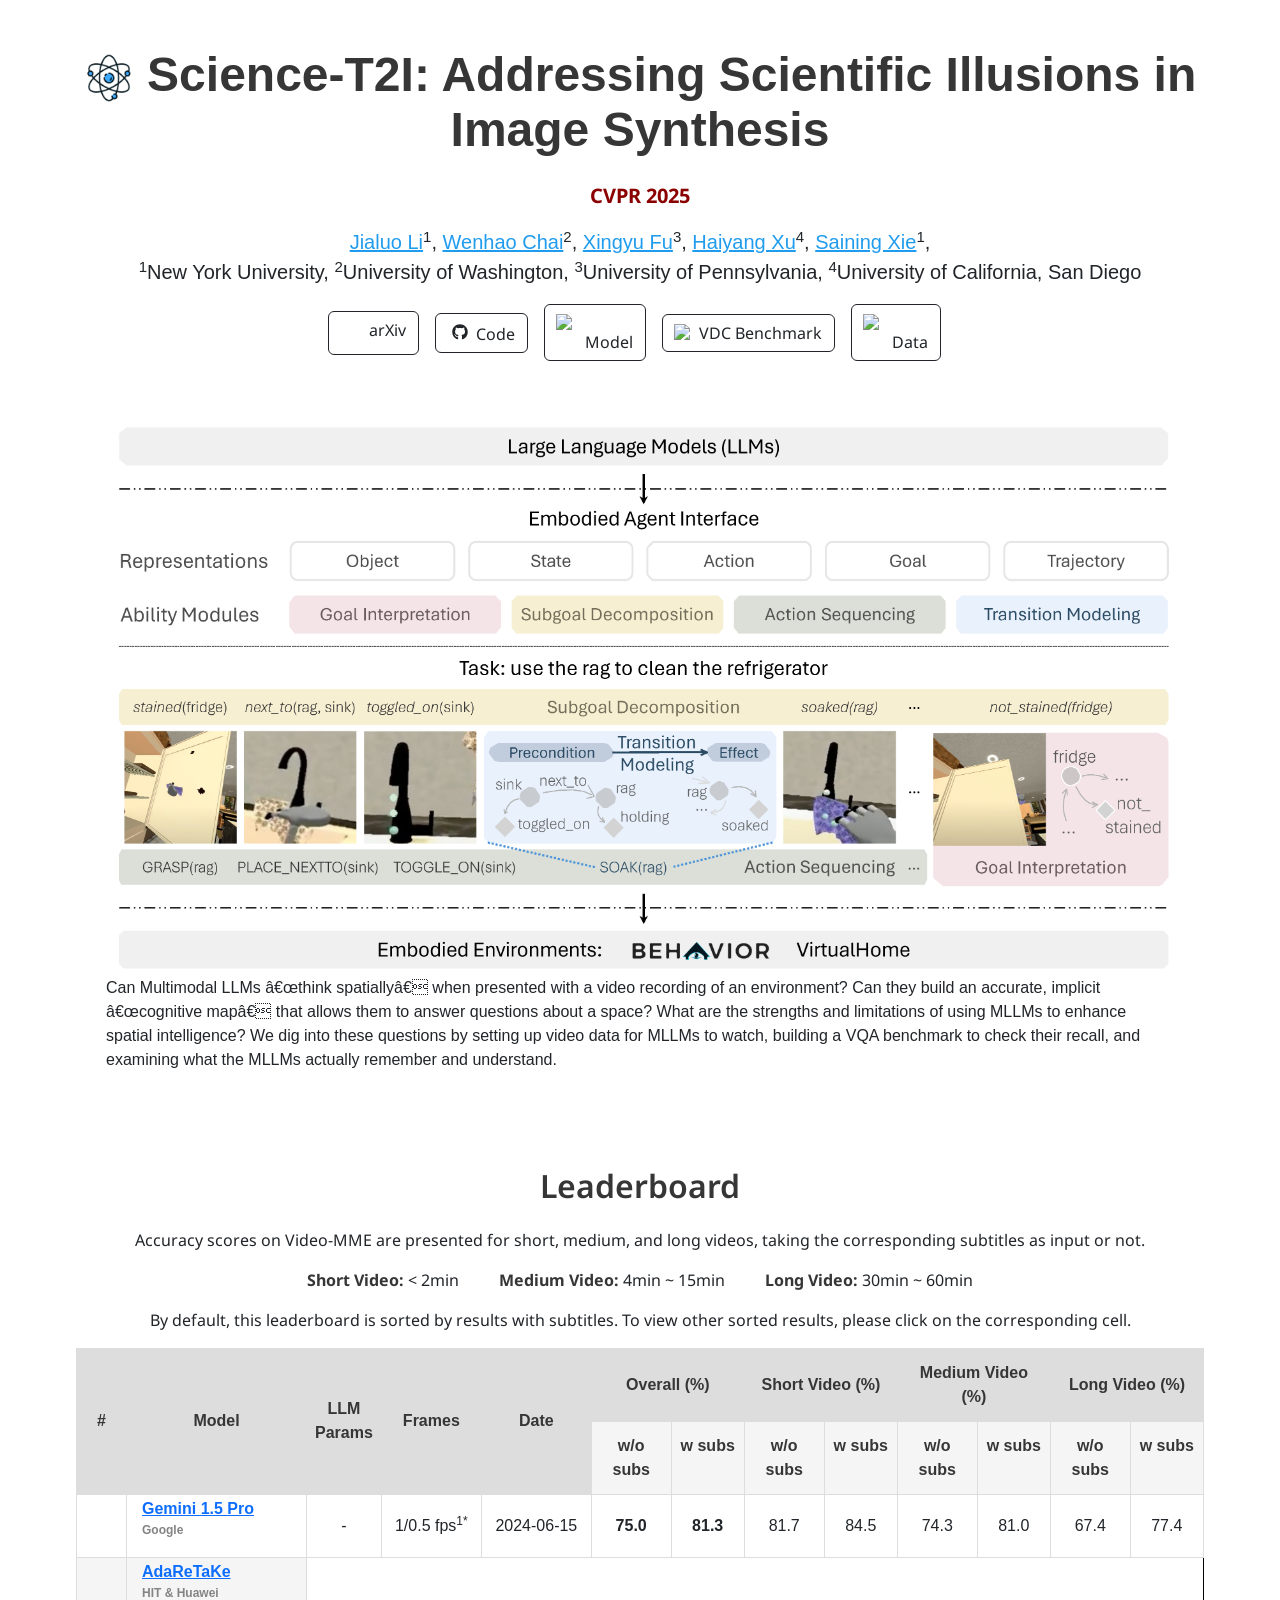
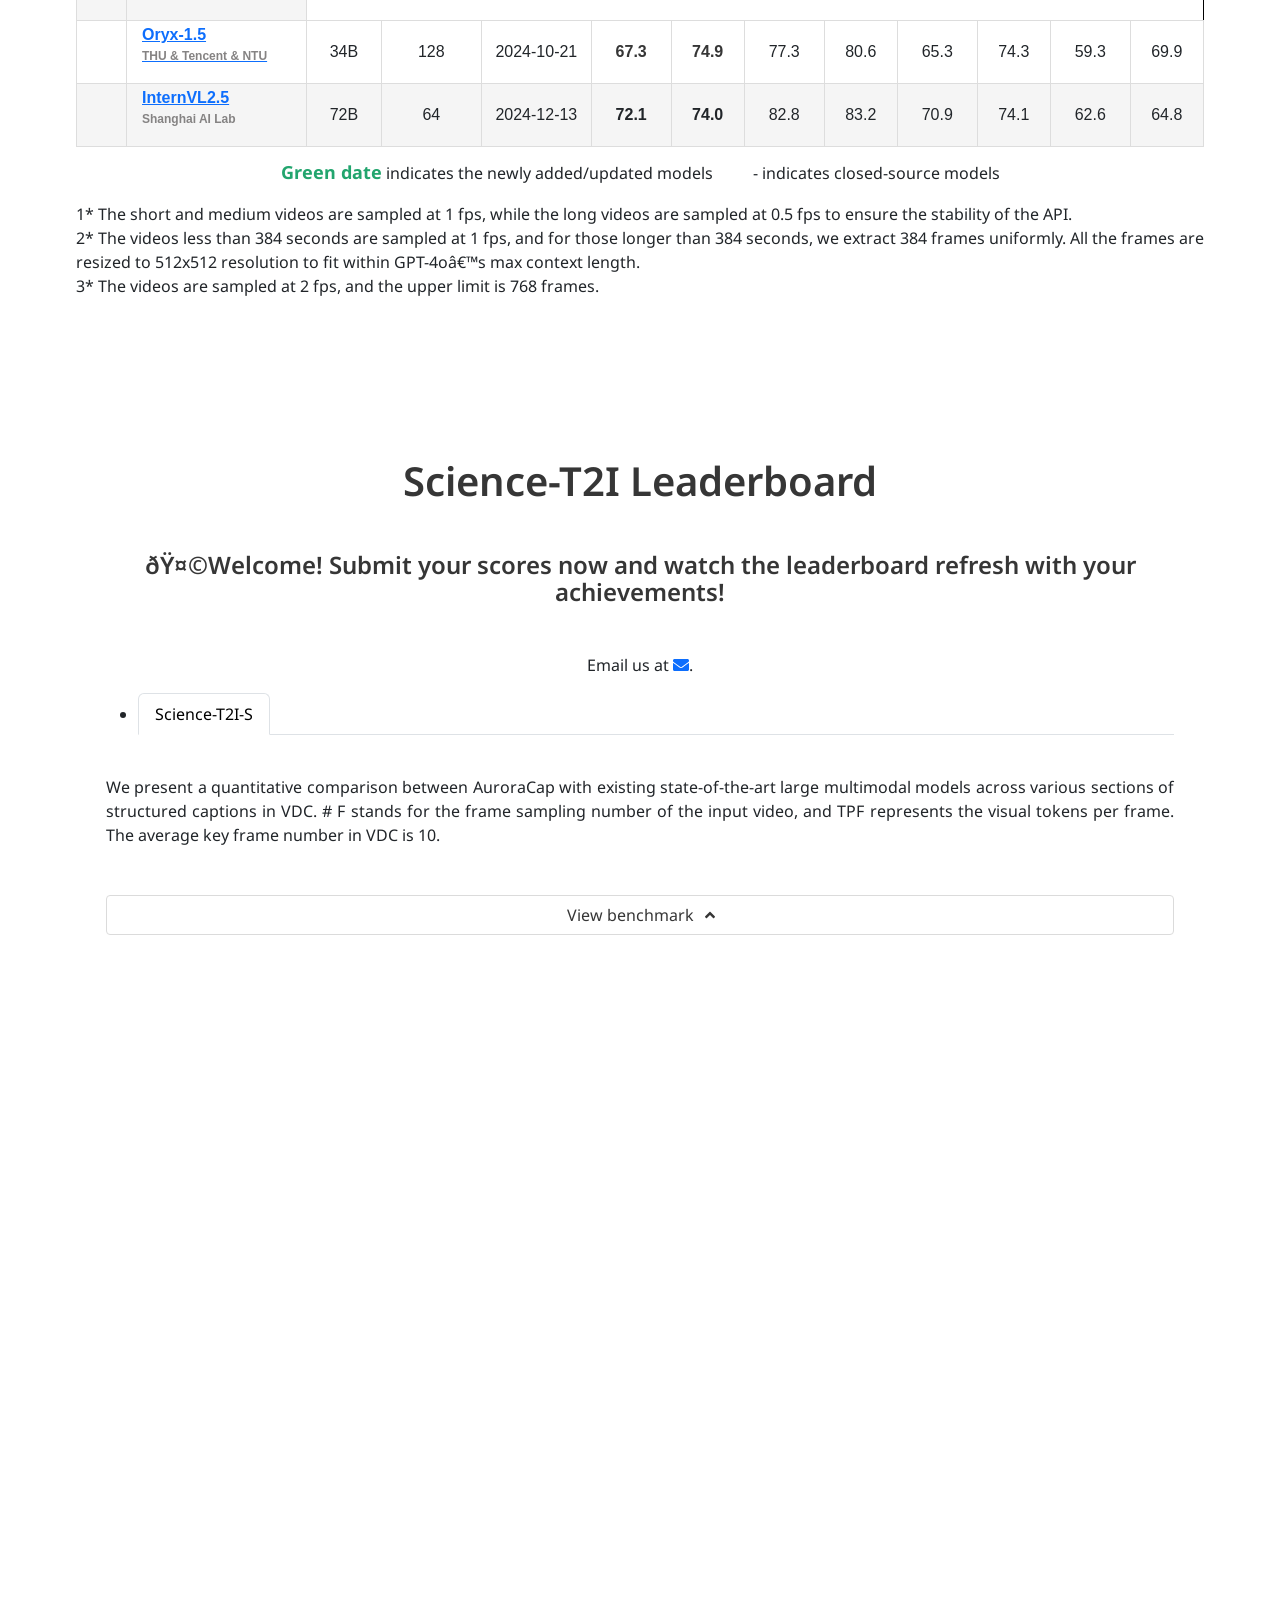
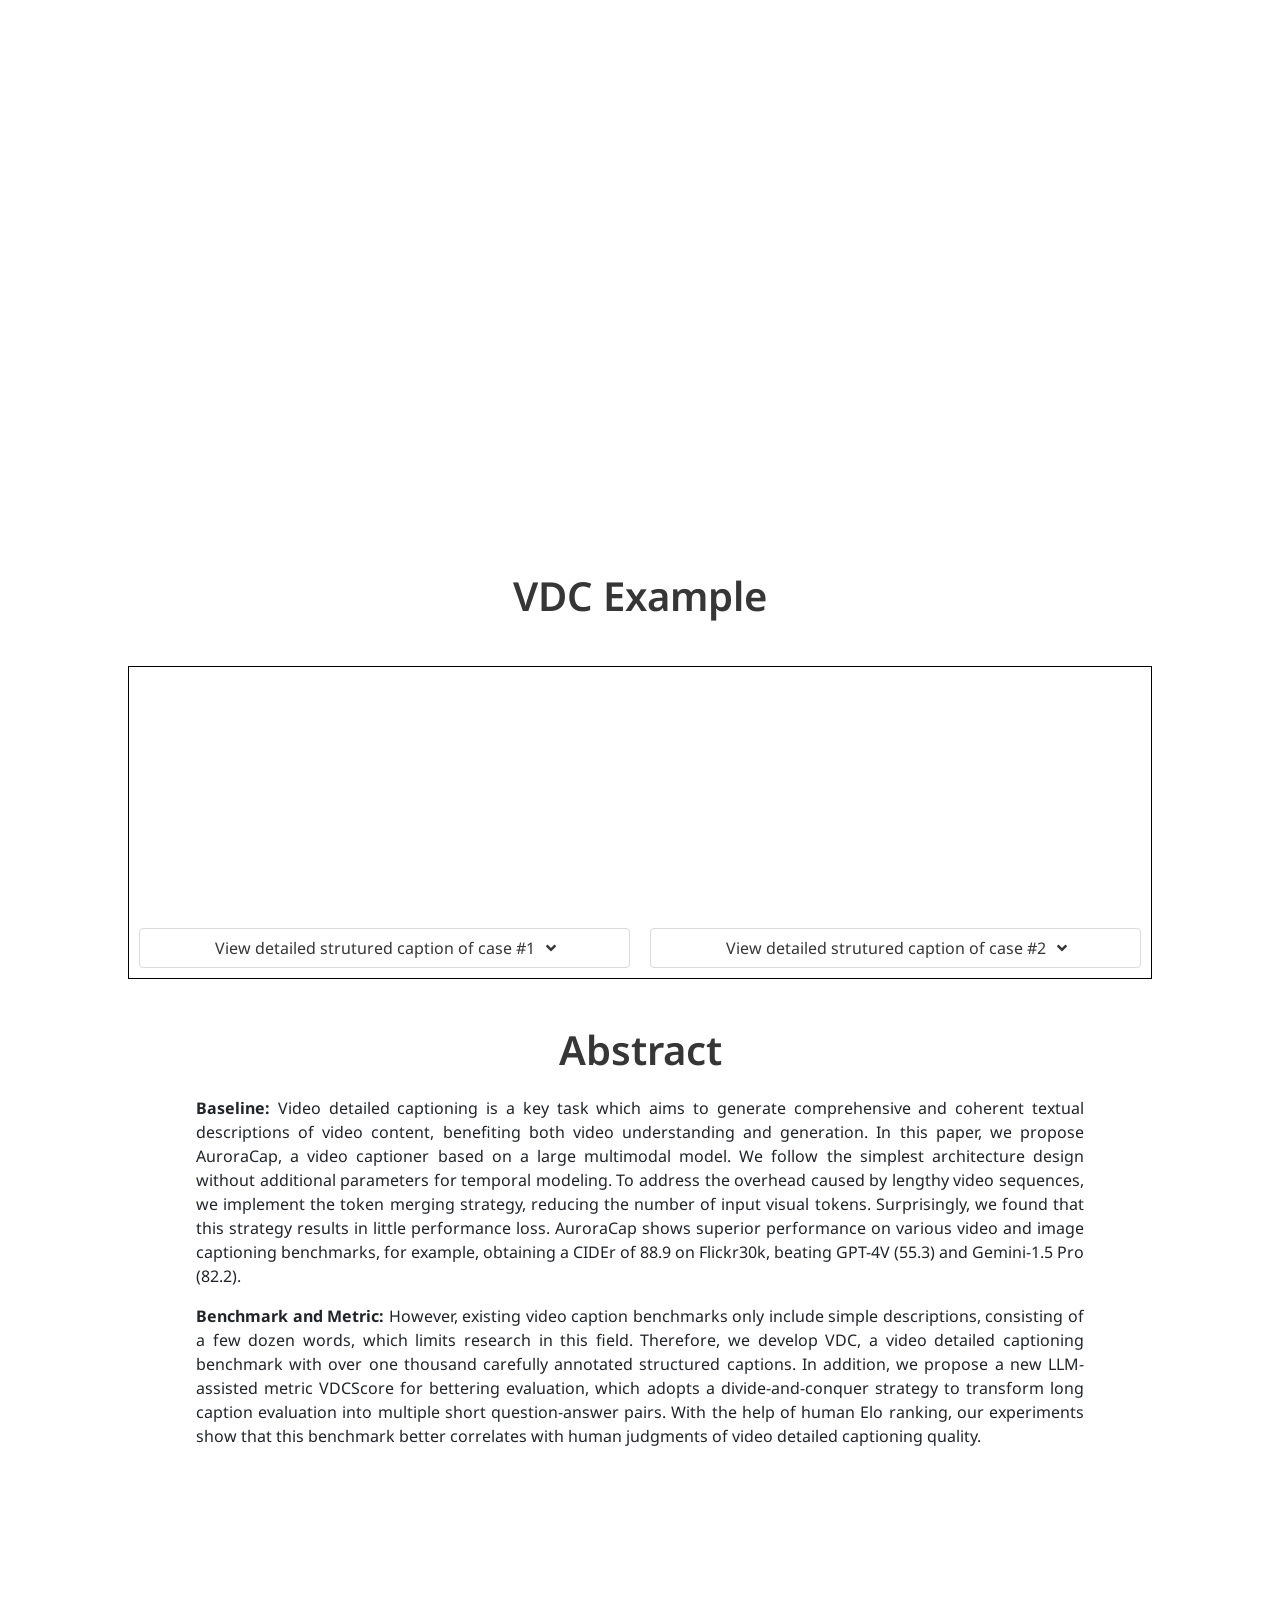
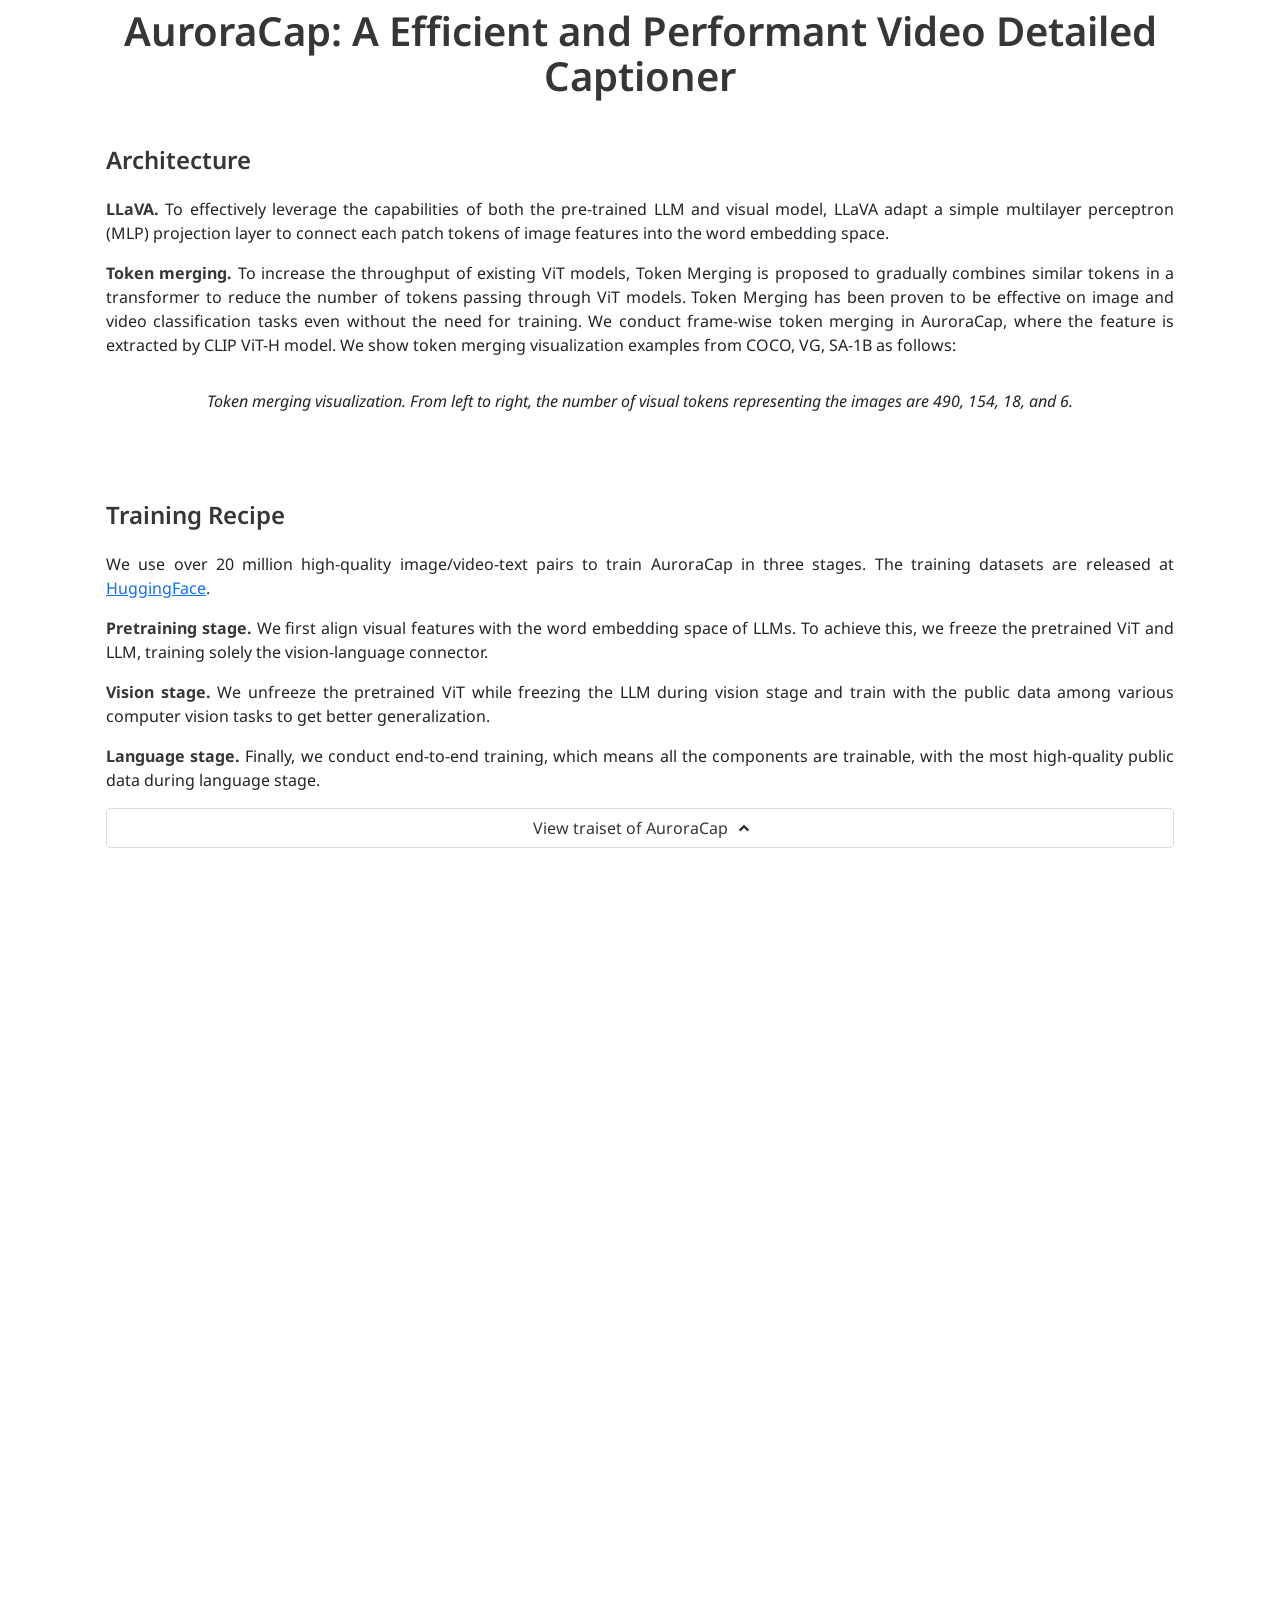
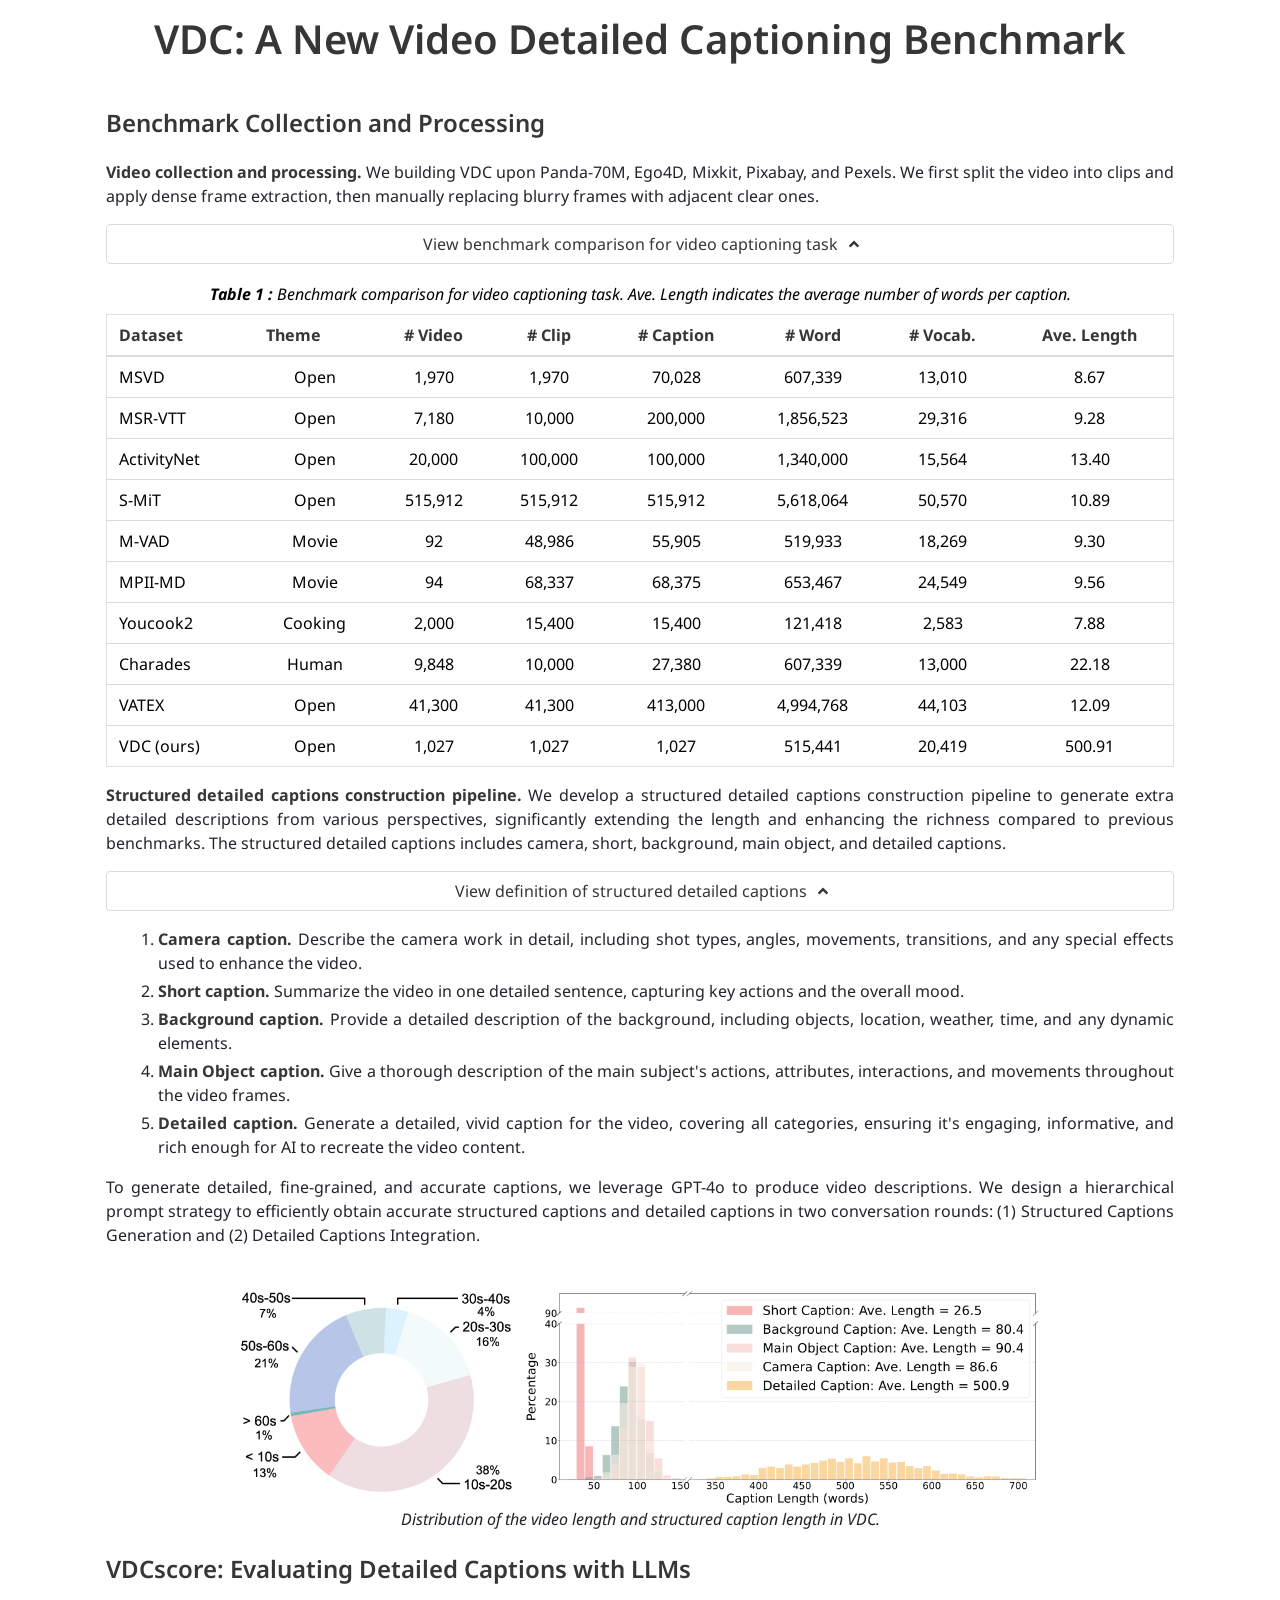
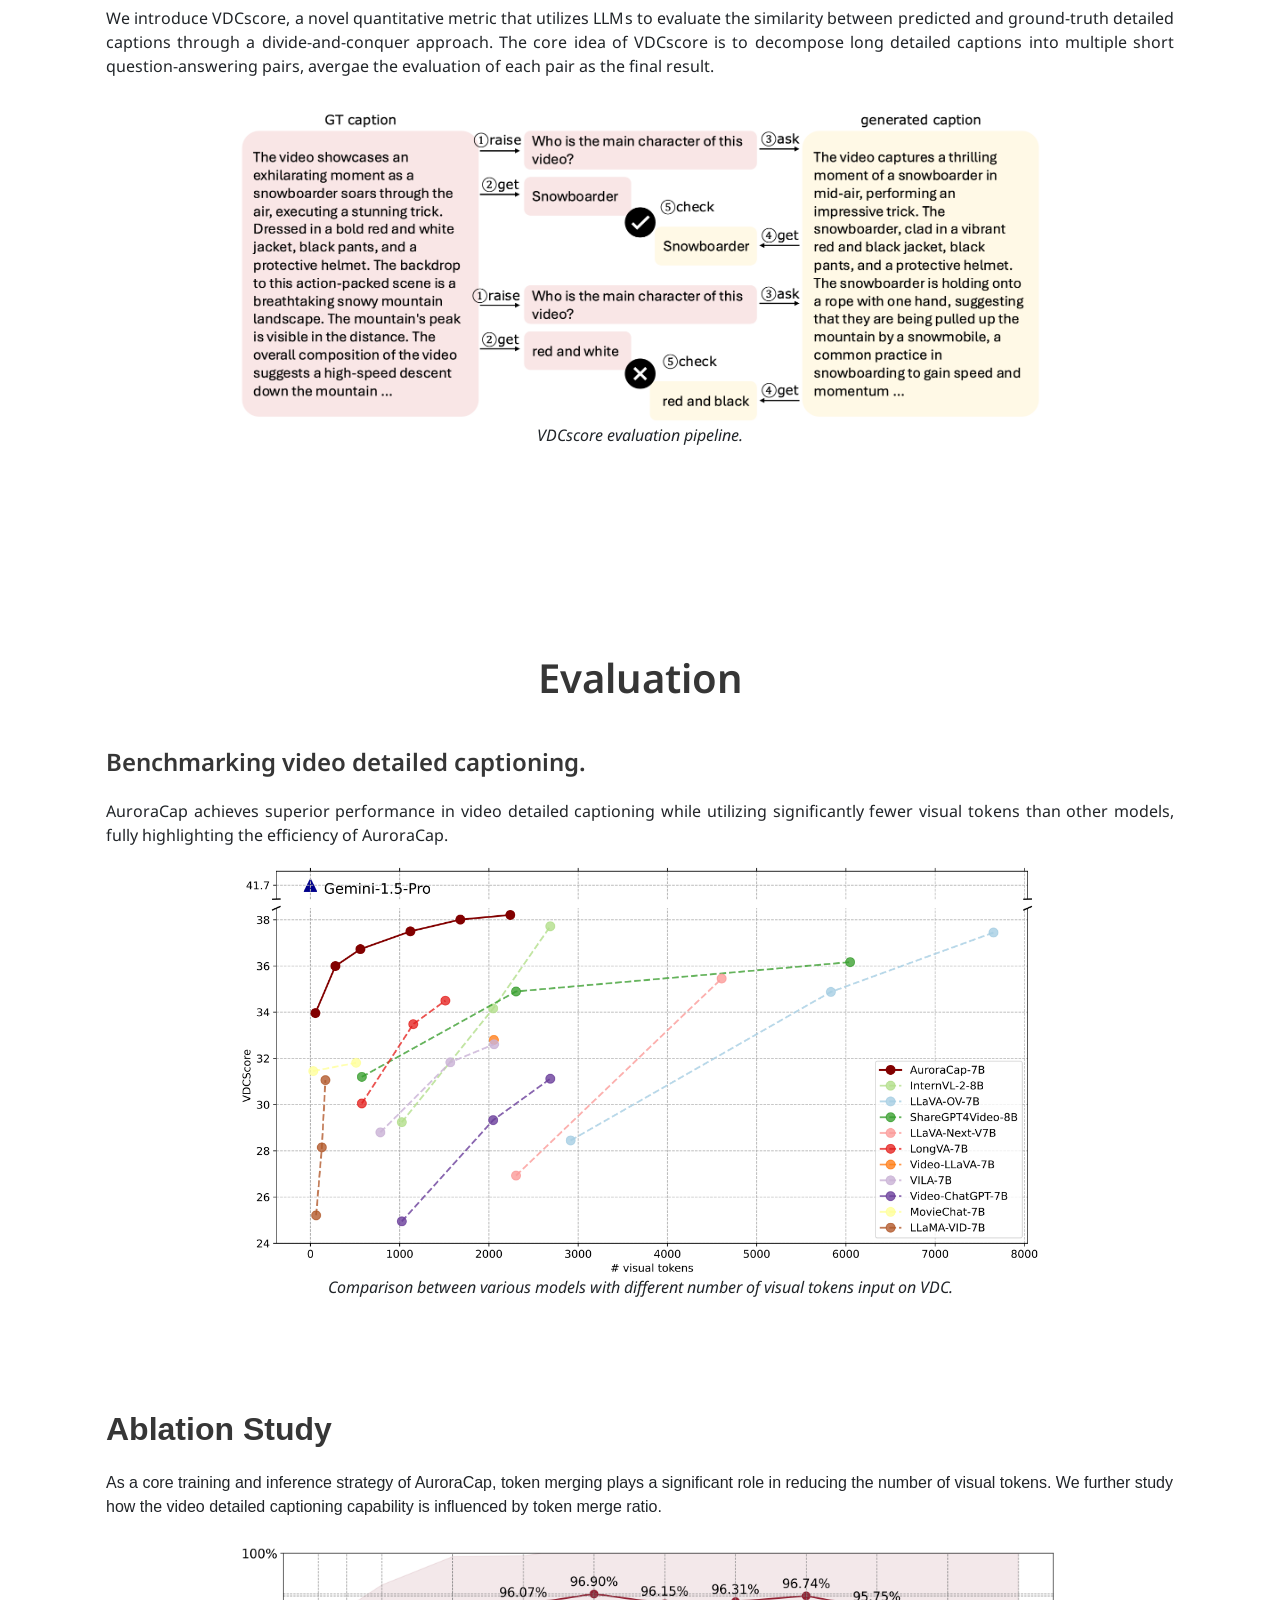
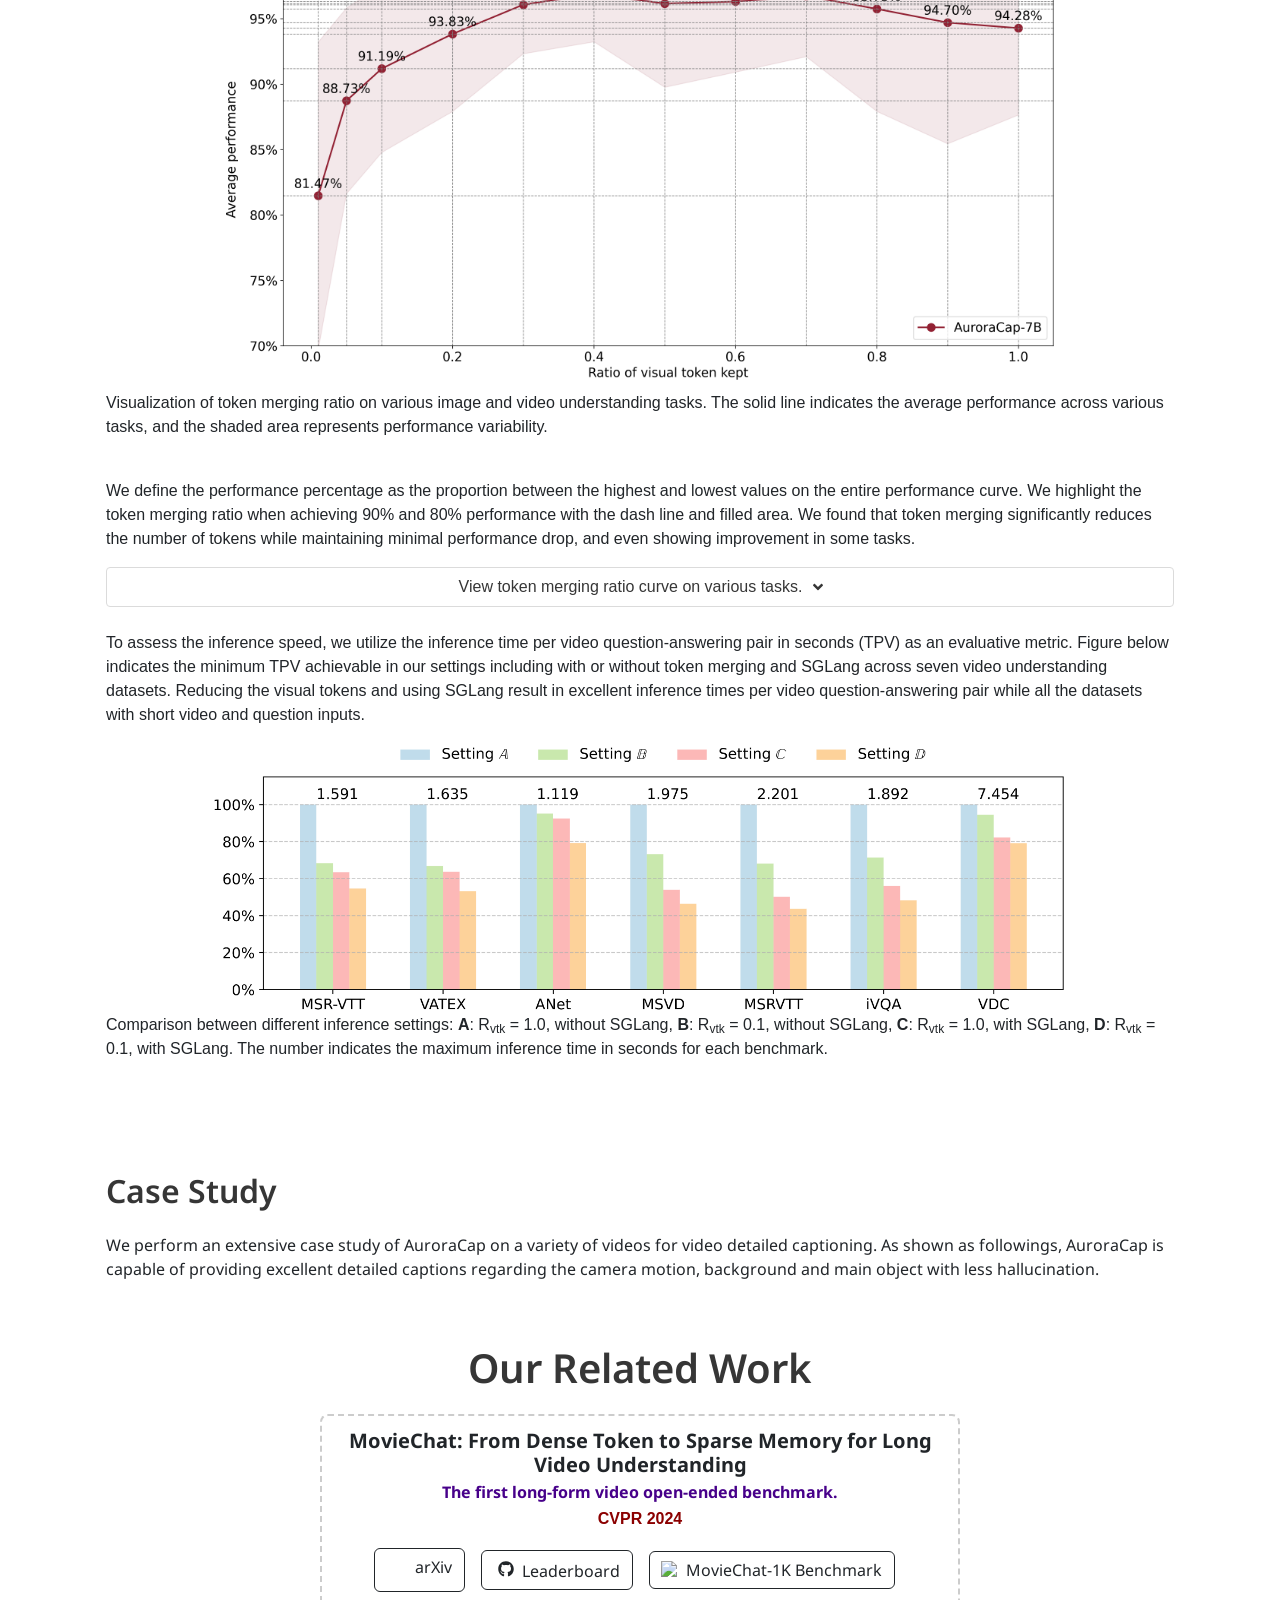
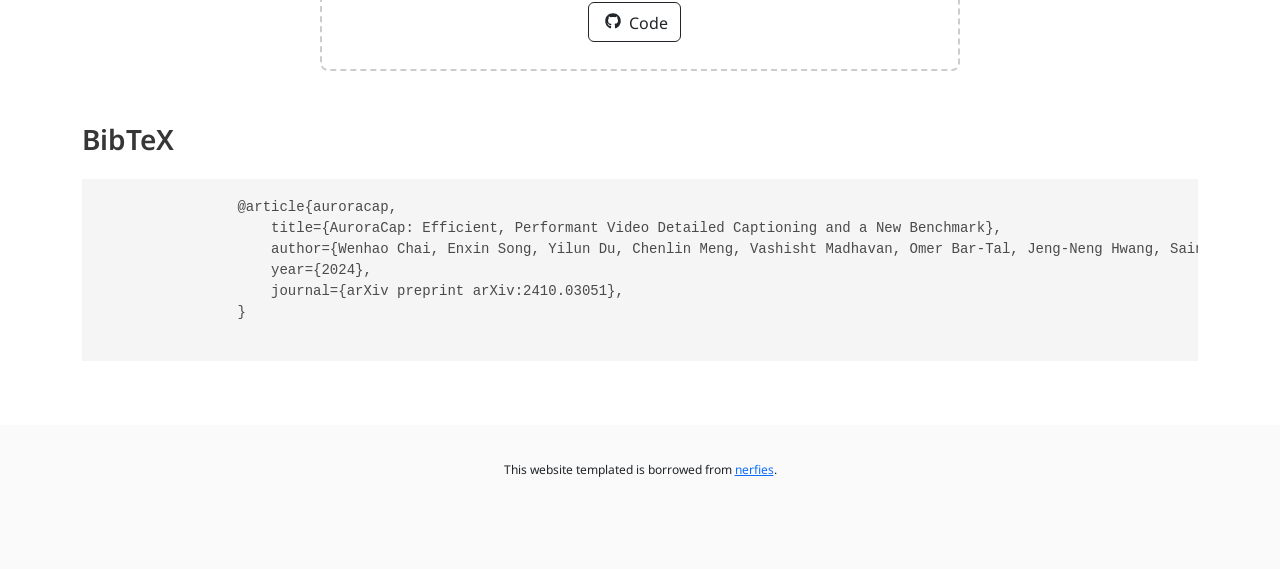
==== commit 6bcee475: "jialuo" ====
--- a/index.html
+++ b/index.html
@@ -19,6 +19,8 @@
     <link rel="stylesheet" href="website/css/bulma-slider.min.css">
     <link rel="stylesheet" href="https://cdn.jsdelivr.net/gh/jpswalsh/academicons@1/css/academicons.min.css">
     <link rel="stylesheet" href="website/css/fontawesome.all.min.css">
+    <link rel="stylesheet" href="website/css/leaderboard.css">
+    <script type="text/javascript" src="website/javascript/sort-table.js" defer></script>
 
     <script src="https://ajax.googleapis.com/ajax/libs/jquery/3.5.1/jquery.min.js"></script>
     <script src="./website/javascript/bulma-carousel.min.js"></script>
--- a/website/css/leaderboard.css
+++ b/website/css/leaderboard.css
@@ -0,0 +1,89 @@
+table {
+    border: 1px solid black;
+    border-collapse: collapse;
+}
+
+th {
+    padding: 2px 5px;
+    border: 1px solid black;
+}
+
+td {
+    padding: 2px 5px;
+    border: 1px solid black;
+}
+
+thead {
+    background: #ddd;
+}
+
+table#results.js-sort-0 tbody tr td:nth-child(1),
+table#results.js-sort-1 tbody tr td:nth-child(2),
+table#results.js-sort-2 tbody tr td:nth-child(3),
+table#results.js-sort-3 tbody tr td:nth-child(4),
+table#results.js-sort-4 tbody tr td:nth-child(5),
+table#results.js-sort-5 tbody tr td:nth-child(6),
+table#results.js-sort-6 tbody tr td:nth-child(7),
+table#results.js-sort-7 tbody tr td:nth-child(8),
+table#results.js-sort-8 tbody tr td:nth-child(9),
+table#results.js-sort-9 tbody tr td:nth-child(10),
+table#results.js-sort-10 tbody tr td:nth-child(11),
+table#results.js-sort-11 tbody tr td:nth-child(12),
+table#results.js-sort-12 tbody tr td:nth-child(13),
+table#results.js-sort-13 tbody tr td:nth-child(14),
+table#results.js-sort-14 tbody tr td:nth-child(15) {
+    background: #dee;
+}
+
+/* Table for three sub-tasks */
+#results {
+    font-family: Arial, Helvetica, sans-serif;
+    font-size: 16px;
+    border-collapse: collapse;
+    width: 100%;
+    text-align: center;
+    margin: auto;
+    margin-top: 1em;
+    margin-bottom: 2em;
+}
+
+/*table tile*/
+#results th {
+    border: 1px solid #ddd;
+    padding: 8px;
+    padding-top: 12px;
+    padding-bottom: 12px;
+    font-size: 16px;
+    text-align: center;
+    font-weight: 600;
+    background-color: var(--UCLA-darkblue);
+    color: white;
+}
+
+#results td {
+    border: 1px solid #ddd;
+    padding: 8px;
+}
+
+#results tr:nth-child(even) {
+    background-color: #f5f5f5;
+}
+
+#results tr:hover {
+    background-color: #ddd;
+}
+
+.js-sort-number:hover {
+    text-decoration: underline;
+    cursor: pointer;
+}
+
+.js-sort:hover {
+    text-decoration: underline;
+    cursor: pointer;
+}
+
+.best-score-text {
+    color: #C6011F
+    /* color: #3457D5 */
+}
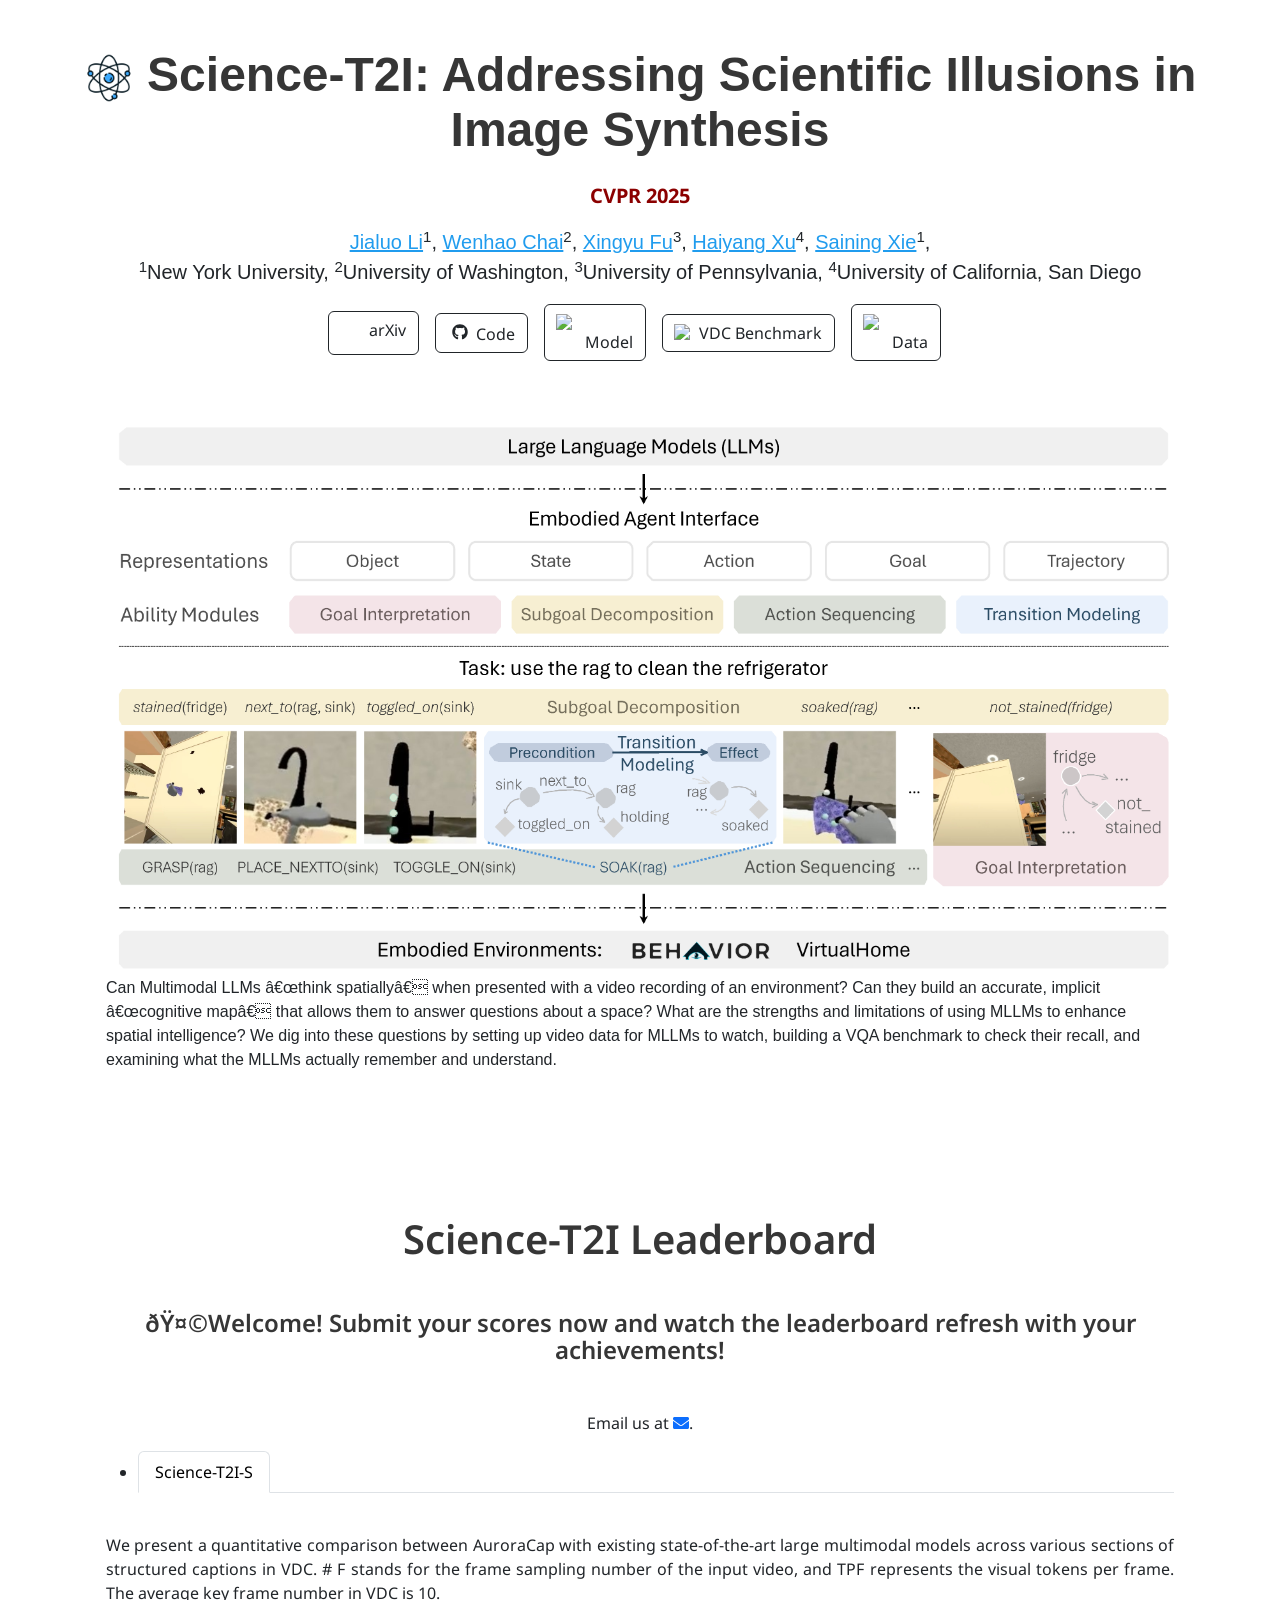
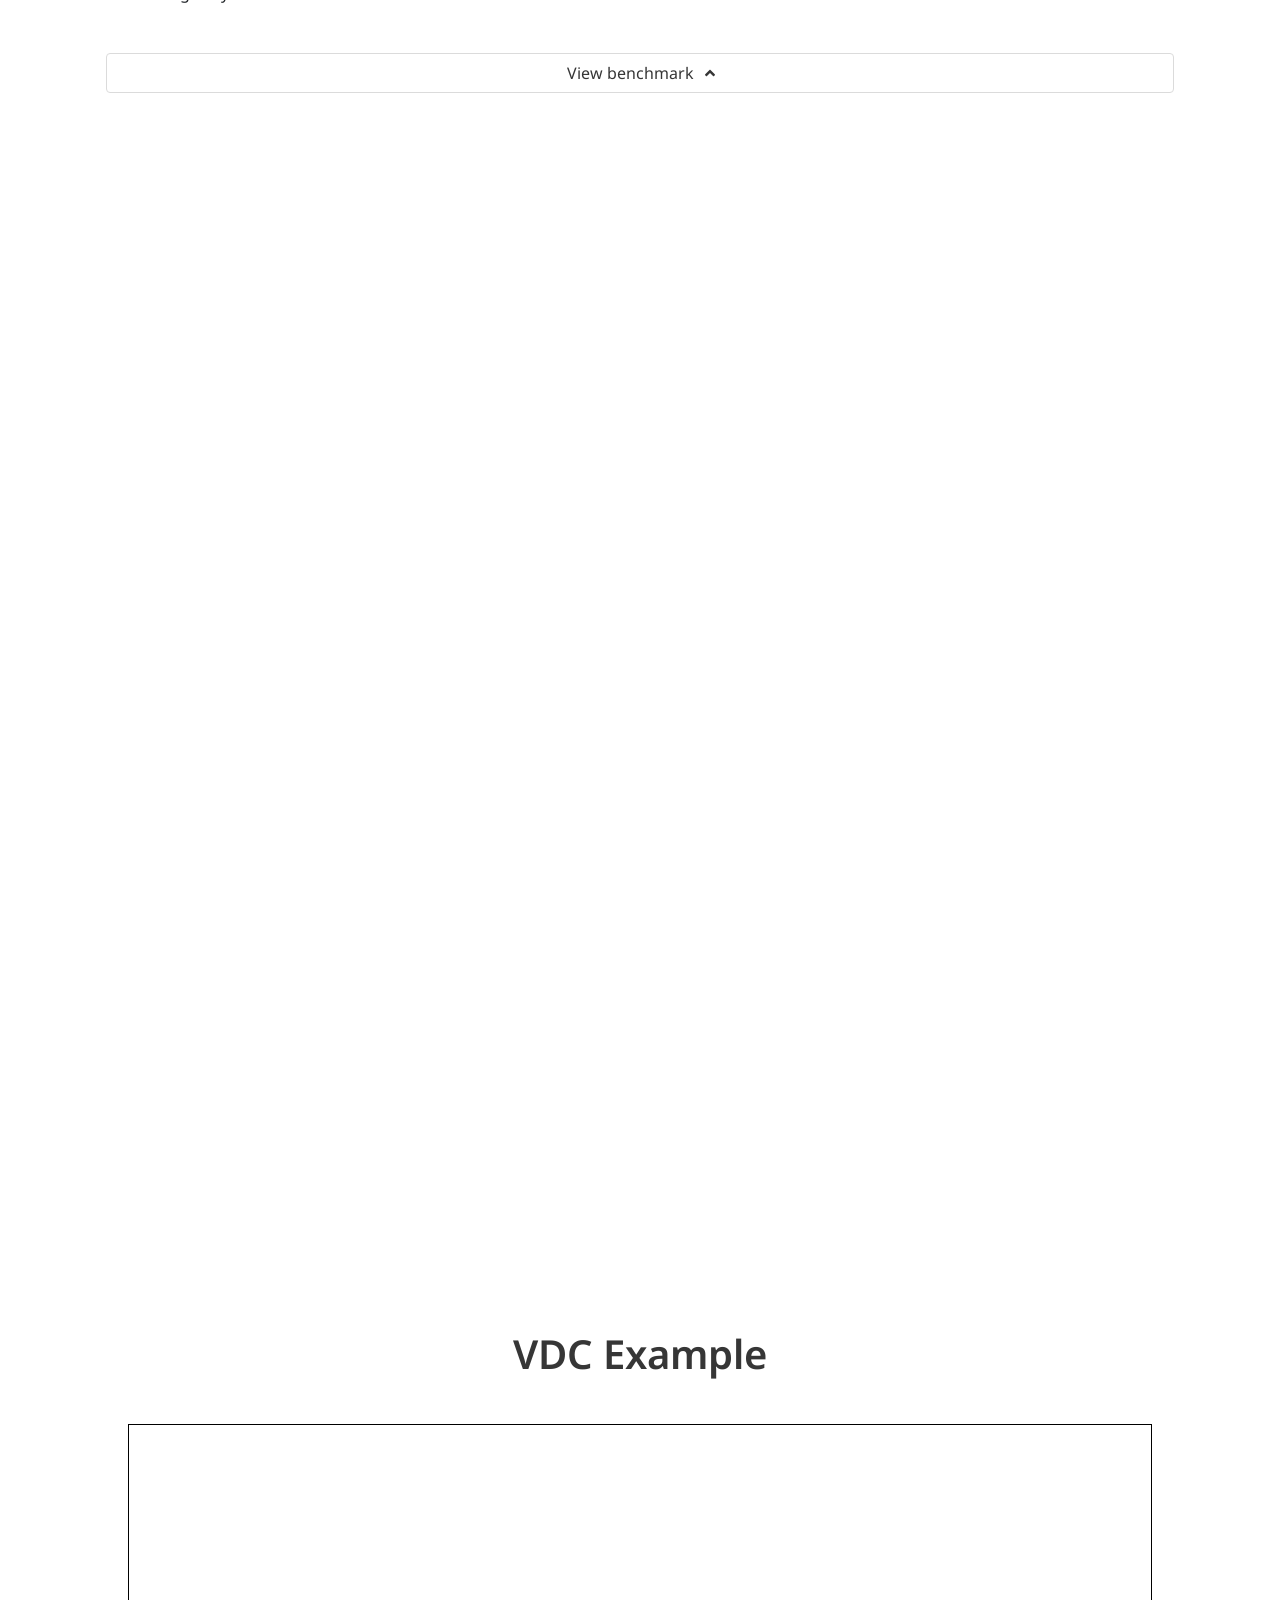
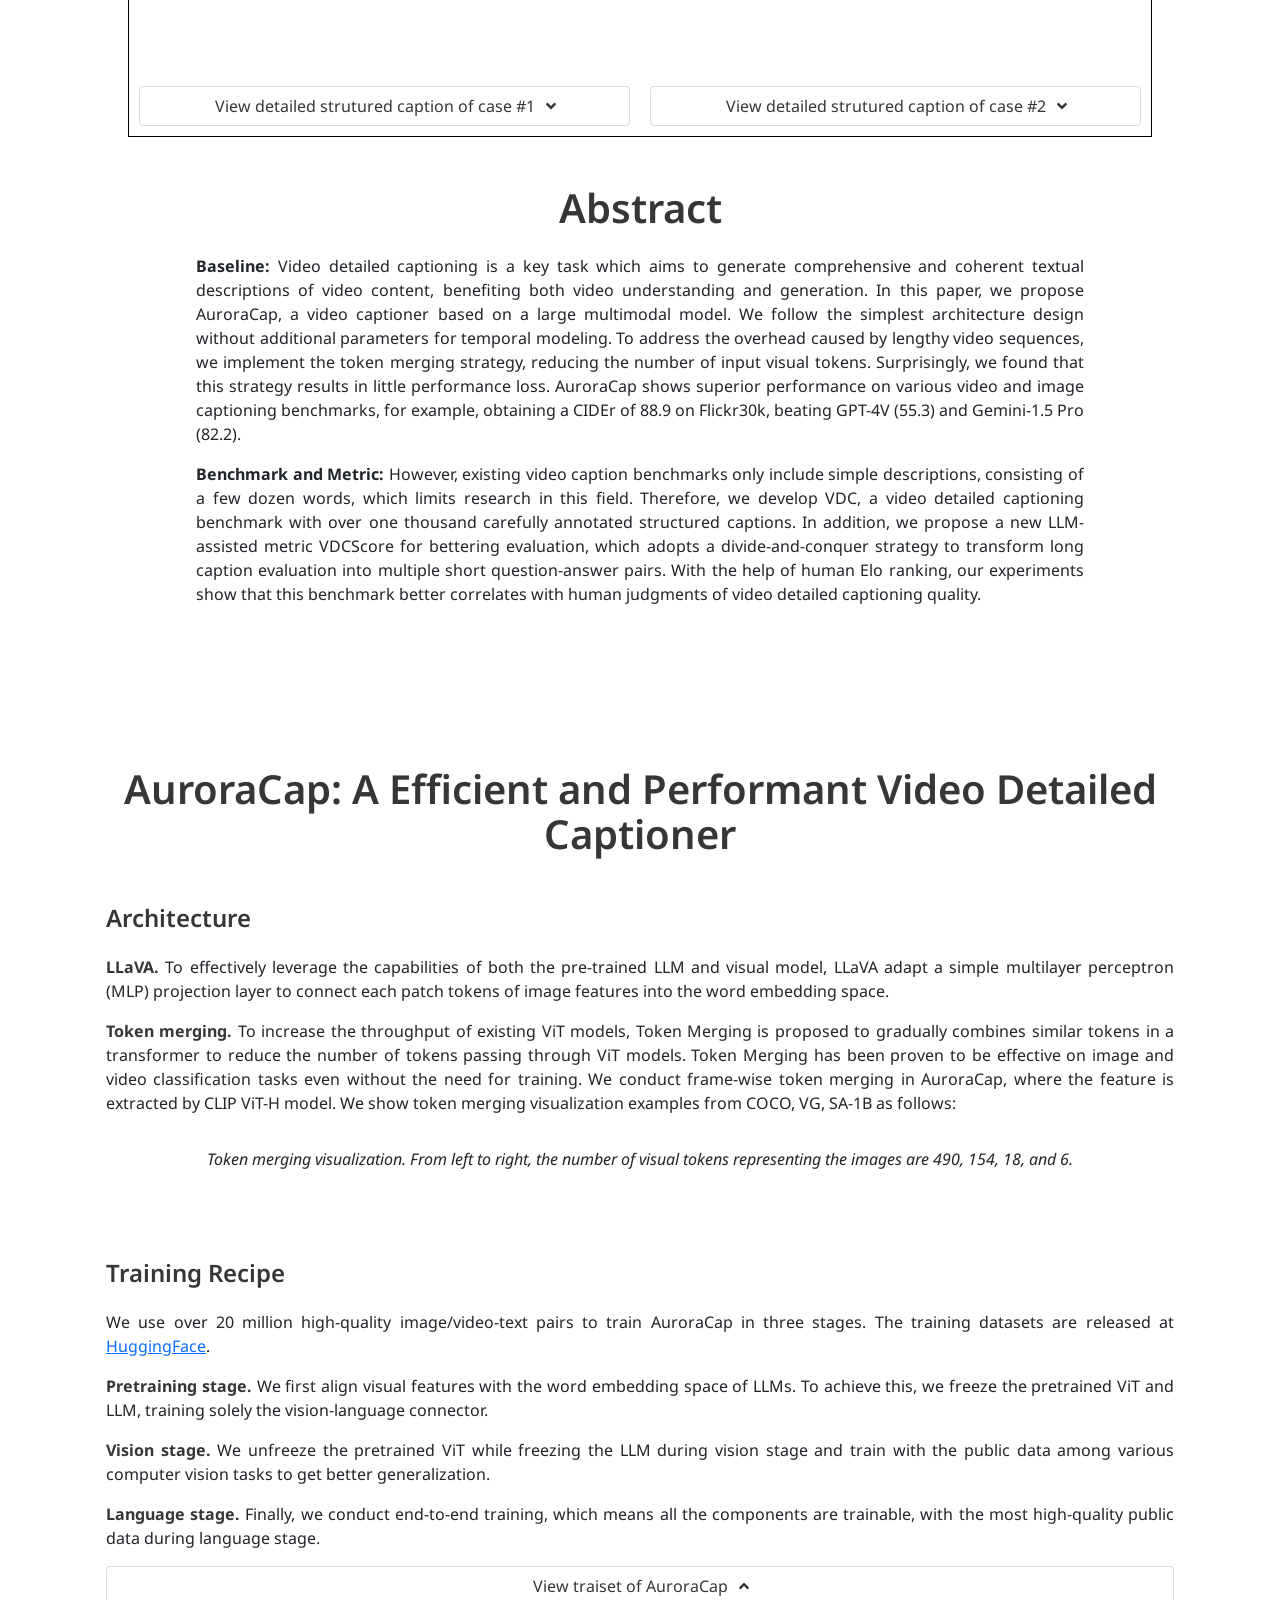
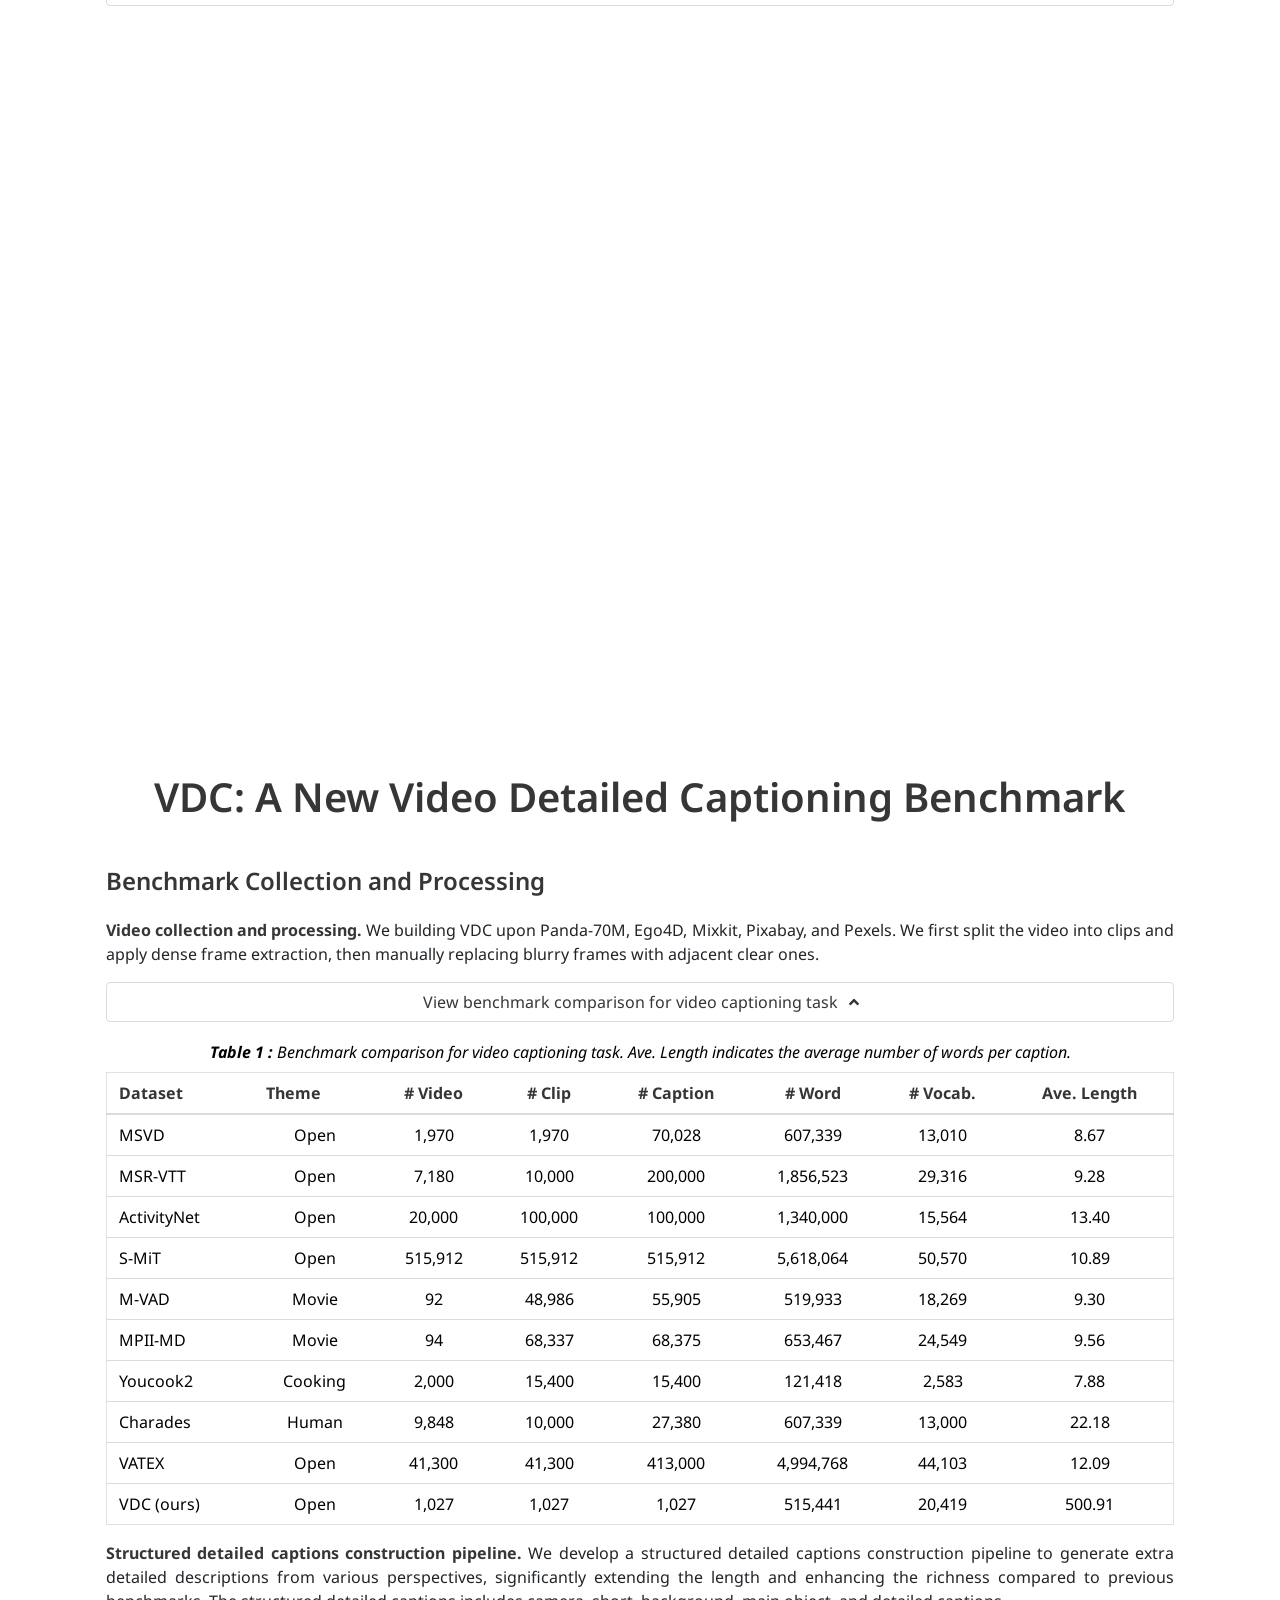
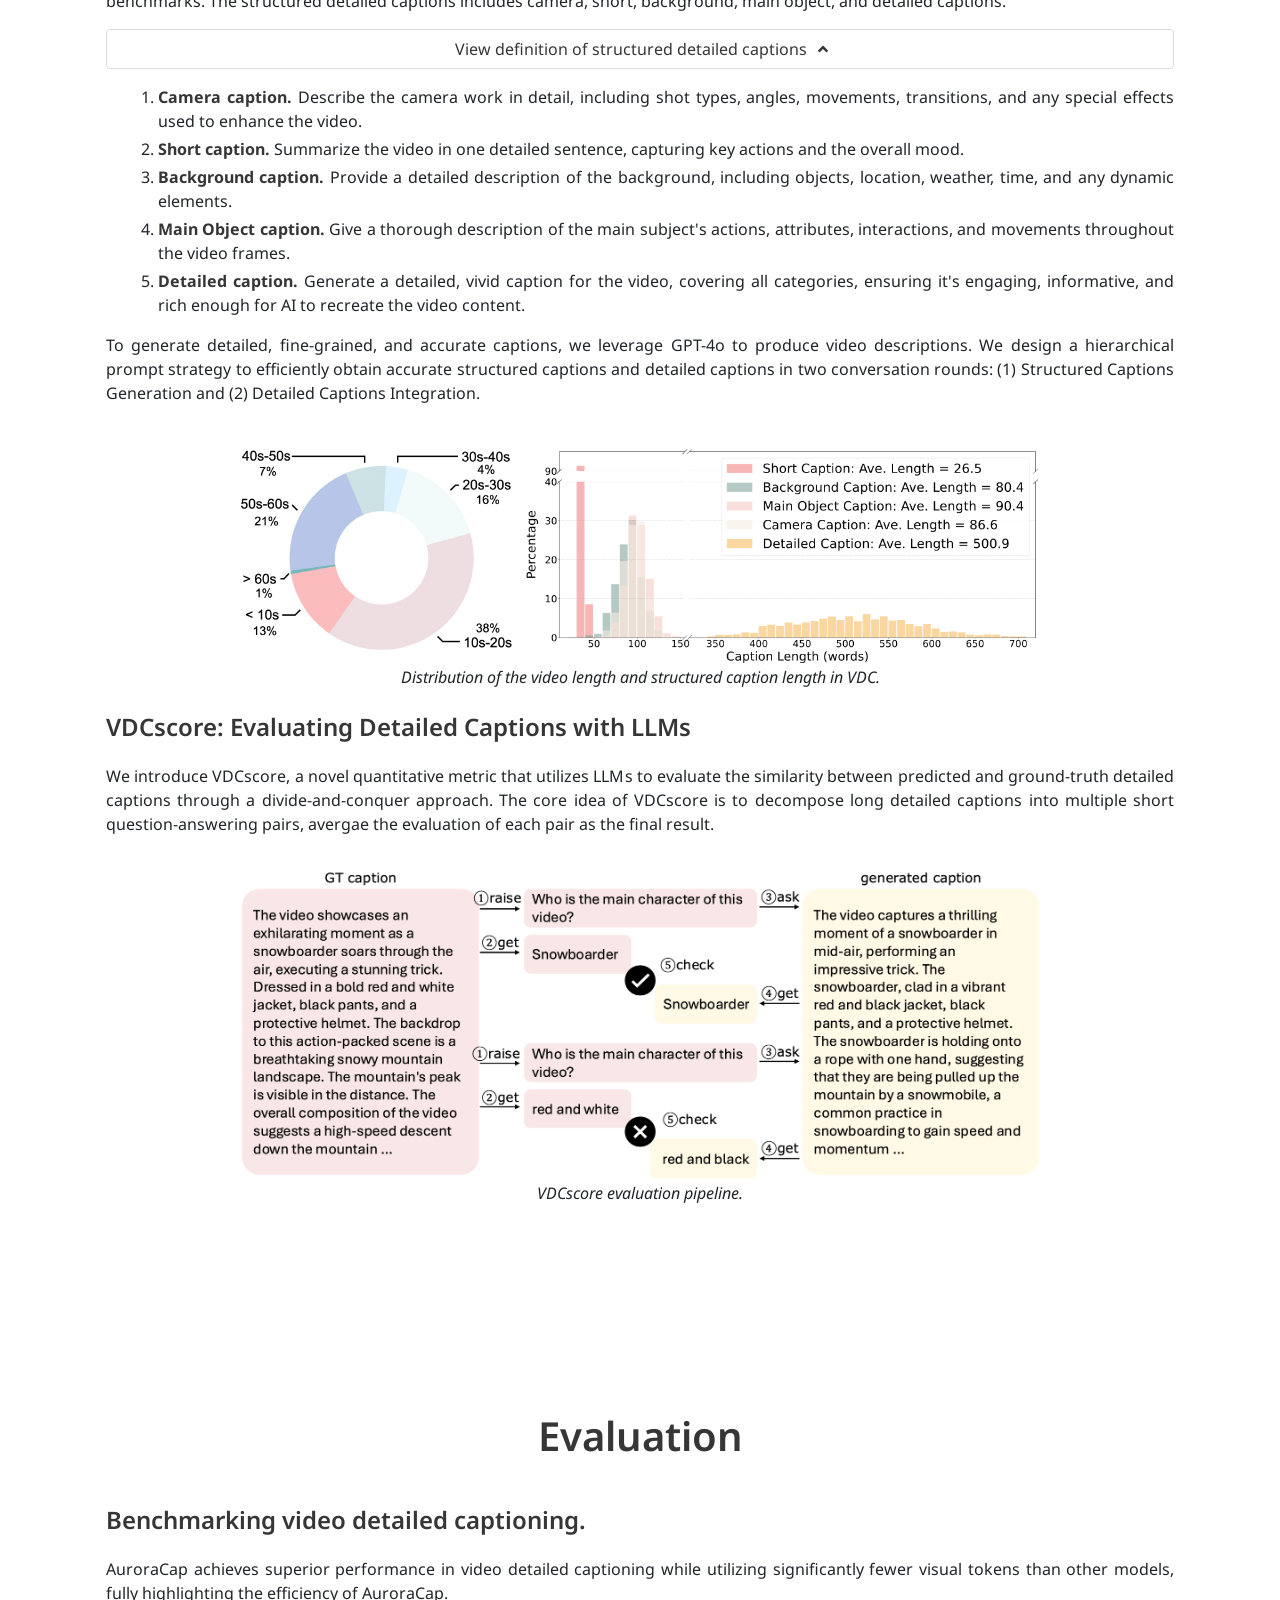
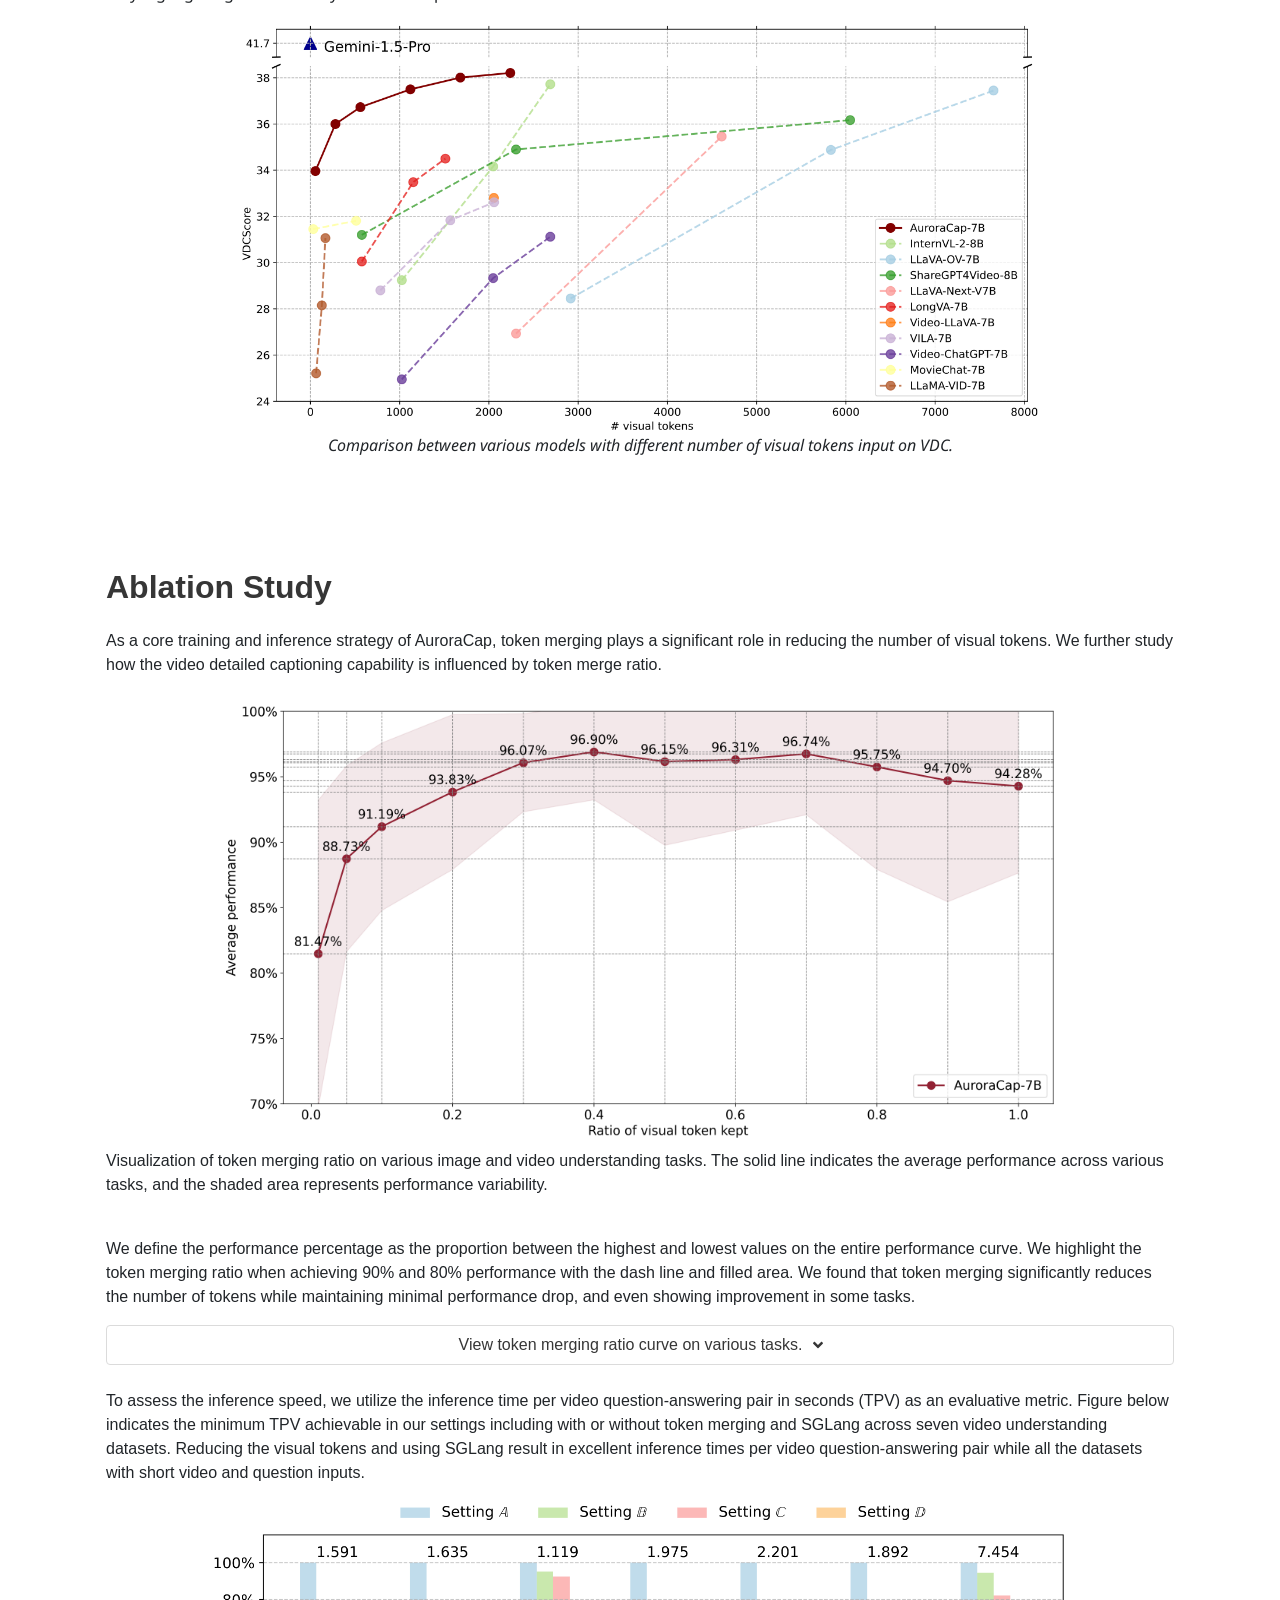
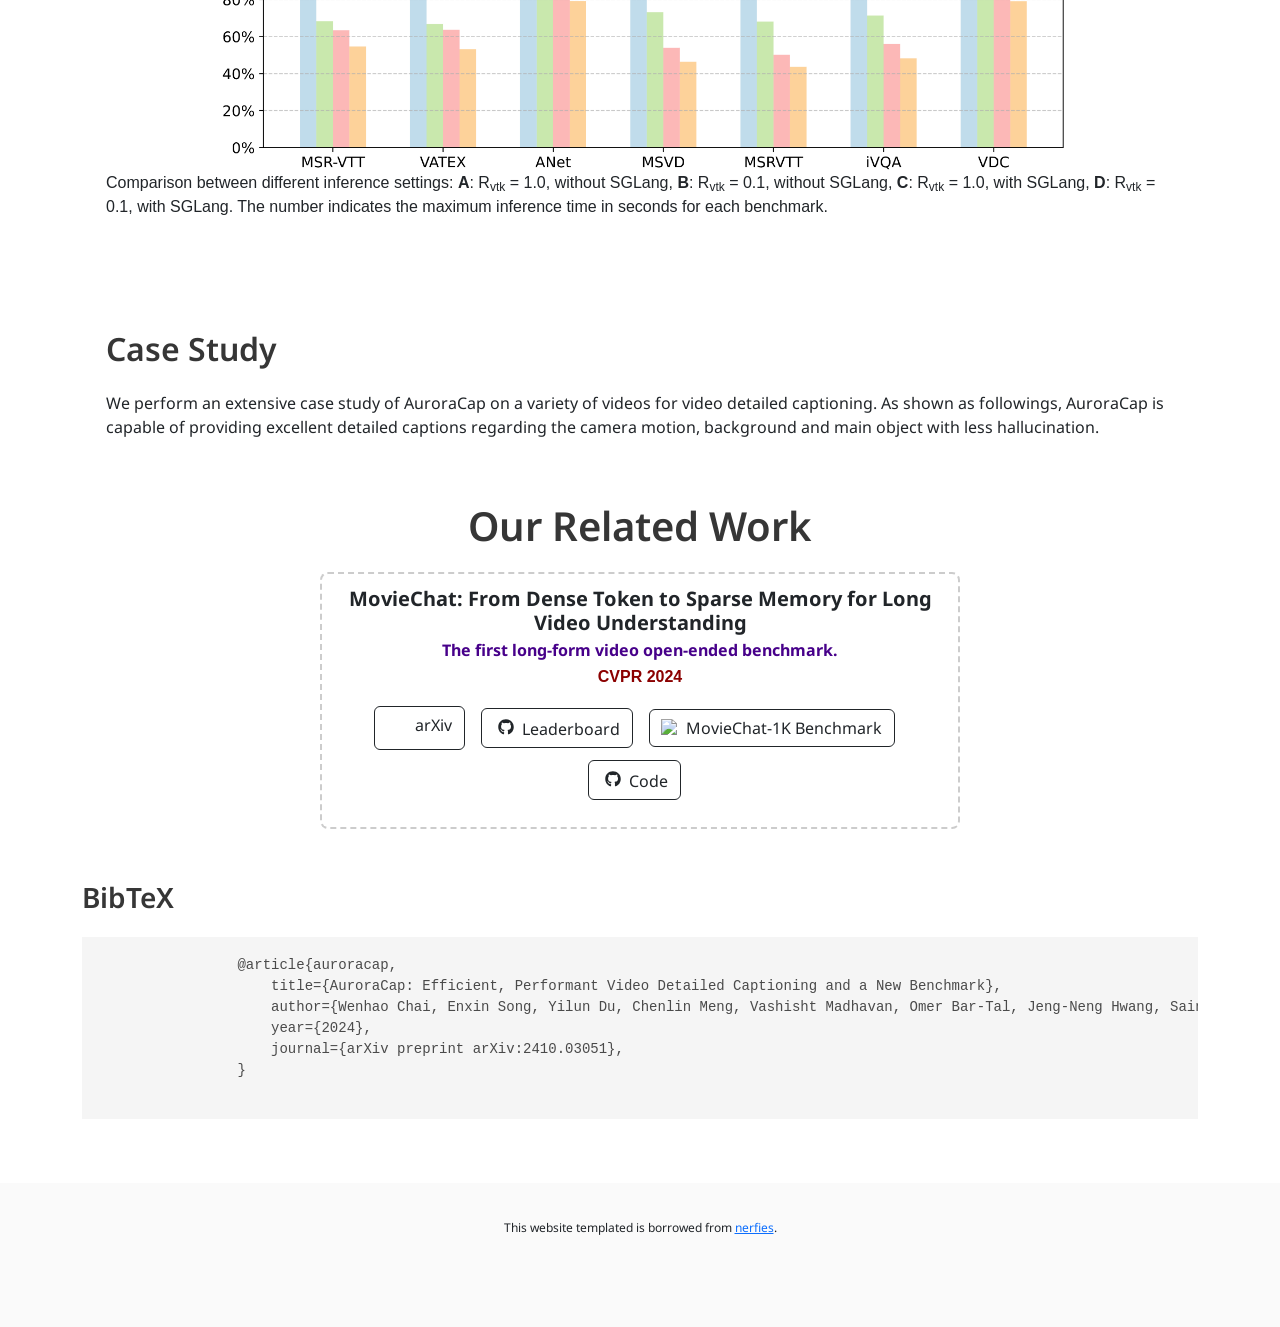
==== commit e979f1b7: "jialuo" ====
--- a/index.html
+++ b/index.html
@@ -20,7 +20,7 @@
     <link rel="stylesheet" href="https://cdn.jsdelivr.net/gh/jpswalsh/academicons@1/css/academicons.min.css">
     <link rel="stylesheet" href="website/css/fontawesome.all.min.css">
     <link rel="stylesheet" href="website/css/leaderboard.css">
-    <script type="text/javascript" src="website/javascript/sort-table.js" defer></script>
+    <script type="text/javascript" src="./website/javascript/sort-table.js" defer></script>
 
     <script src="https://ajax.googleapis.com/ajax/libs/jquery/3.5.1/jquery.min.js"></script>
     <script src="./website/javascript/bulma-carousel.min.js"></script>
@@ -40,7 +40,7 @@
 
     <!-- below we load some js scripts -->
     <script src="website/javascript/benchmark_table.js" type="module"></script>
-
+    <script src="website/javascript/explorer-index.js" type="module"></script>
     <link rel="stylesheet" href="website/css/index.css">
 
     <!-- Google tag (gtag.js) -->
@@ -229,142 +229,6 @@
         </div>
     </section>
 
-
-    <section class="section">
-        <div class="container">
-          
-          <div class="columns is-centered">
-            <div class="column is-full has-text-centered content">
-      
-              <h2 class="title is-3" id="leaderboard">Leaderboard</h2>
-              <div class="content">
-                <p class="mt-3">Accuracy scores on Video-MME are presented for short, medium, and long videos, taking the corresponding subtitles as input or not.
-                </p>
-                <div class="video-duration">
-                  <p>
-                    <strong>Short Video:</strong> &lt; 2min  &nbsp&nbsp&nbsp&nbsp&nbsp&nbsp&nbsp&nbsp
-                    <strong>Medium Video:</strong> 4min ~ 15min  &nbsp&nbsp&nbsp&nbsp&nbsp&nbsp&nbsp&nbsp
-                    <strong>Long Video:</strong> 30min ~ 60min
-                  </p>
-                  <p>
-                    By default, this leaderboard is sorted by results with subtitles. To view other sorted results, please click on the corresponding cell.
-                  </p>
-                </div>
-      
-                <table class="js-sort-table" id="results" style="margin-left: auto; margin-right: auto;">
-                  <thead>
-                    <tr>
-                      <th rowspan="2" class="no-sort" style="vertical-align: middle; width: 50px;" data-js-sort-colNum="none"><strong>#</strong></th>
-                      <th rowspan="2" class="no-sort" style="vertical-align: middle; width: 180px;" data-js-sort-colNum="none"><strong>Model</strong></th>
-                      <th rowspan="2" class="no-sort" style="vertical-align: middle; width: 50px;" data-js-sort-colNum="none"><strong>LLM <br>Params</strong></th>
-                      <th rowspan="2" class="no-sort" style="vertical-align: middle; width: 100px;" data-js-sort-colNum="none"><strong>Frames</strong></th>
-                      <th rowspan="2" class="no-sort" style="vertical-align: middle; width: 110px;" data-js-sort-colNum="none"><strong>Date</strong></th>
-                      <th colspan="2" style="vertical-align: middle; width: 300px;" data-js-sort-colNum="6"><strong>Overall (%)</strong></th>
-                      <th colspan="2" style="vertical-align: middle; width: 300px;" data-js-sort-colNum="8"><strong>Short Video (%)</strong></th>
-                      <th colspan="2" style="vertical-align: middle; width: 300px;" data-js-sort-colNum="10"><strong>Medium Video (%)</strong></th> 
-                      <th colspan="2" style="vertical-align: middle; width: 300px;" data-js-sort-colNum="12"><strong>Long Video (%)</strong></th> 
-                    </tr>
-                    <tr>
-                      <th data-js-sort-colNum="5"><strong>w/o subs</strong></th>
-                      <th data-js-sort-colNum="6"><strong>w subs</strong></th>
-                      <th data-js-sort-colNum="7"><strong>w/o subs</strong></th>
-                      <th data-js-sort-colNum="8"><strong>w subs</strong></th>
-                      <th data-js-sort-colNum="9"><strong>w/o subs</strong></th>
-                      <th data-js-sort-colNum="10"><strong>w subs</strong></th>
-                      <th data-js-sort-colNum="11"><strong>w/o subs</strong></th>
-                      <th data-js-sort-colNum="12"><strong>w subs</strong></th>
-                    </tr>
-                  </thead>
-                  <tbody>
-      
-                    <tr>
-                      <td style="vertical-align: middle;"></td>
-                      <td style="text-align: left; padding: 2px 10px;">
-                        <b class="">
-                          <a href="https://storage.googleapis.com/deepmind-media/gemini/gemini_v1_5_report.pdf" class="ext-link" style="font-size: 16px; margin-left: 5px;">Gemini 1.5 Pro</a>
-                          <p style="font-size: 12px; margin-left: 5px; color: #858383;">Google</p>
-                        </b>
-                      </td>
-                      <td style="vertical-align: middle;">- </td>
-                      <td style="vertical-align: middle;">1/0.5 fps<sup>1*</sup> </td>
-                      <td style="vertical-align: middle;">2024-06-15</td>
-                      <td style="vertical-align: middle;"><b class="">75.0</b></td>
-                      <td style="vertical-align: middle;"><b class="">81.3</b></td>
-                      <td style="vertical-align: middle;">81.7</td>
-                      <td style="vertical-align: middle;">84.5</td>
-                      <td style="vertical-align: middle;">74.3</td>
-                      <td style="vertical-align: middle;">81.0</td>
-                      <td style="vertical-align: middle;">67.4</td>
-                      <td style="vertical-align: middle;">77.4</td>                                 
-                    </tr>
-                    <tr>
-                      <td style="vertical-align: middle;"></td>
-                      <td style="text-align: left; padding: 2px 10px;">
-                        <b class="">
-                          <a href="https://github.com/SCZwangxiao/video-FlexReduc" class="ext-link" style="font-size: 16px; margin-left: 5px;">AdaReTaKe</a>
-                          <p style="font-size: 12px; margin-left: 5px; color: #858383;">HIT & Huawei</p>
-                        </b>
-                      </td>
-
-                    <tr>
-                      <td style="vertical-align: middle;"></td>
-                      <td style="text-align: left; padding: 2px 10px;"><b class=""><a href="https://oryx-mllm.github.io/" class="ext-link" style="font-size: 16px; margin-left: 5px;">Oryx-1.5
-                        <p style="font-size: 12px; margin-left: 5px; color: #858383;">THU & Tencent & NTU</p>
-                      </a></b></td>
-                      <td style="vertical-align: middle;">34B</td>
-                      <td style="vertical-align: middle;">128 </td>
-                      <td style="vertical-align: middle;">2024-10-21</td>
-                      <td style="vertical-align: middle;"><strong>67.3</strong></td>
-                      <td style="vertical-align: middle;"><strong>74.9</strong></td>
-                      <td style="vertical-align: middle;">77.3</td>
-                      <td style="vertical-align: middle;">80.6</td>
-                      <td style="vertical-align: middle;">65.3</td>
-                      <td style="vertical-align: middle;">74.3</td>
-                      <td style="vertical-align: middle;">59.3</td>
-                      <td style="vertical-align: middle;">69.9</td>                                 
-                    </tr>
-                    <tr>
-                      <td style="vertical-align: middle;"></td>
-                      <td style="text-align: left; padding: 2px 10px;">
-                        <b class="">
-                          <a href="https://internvl.github.io/blog/2024-12-05-InternVL-2.5/" class="ext-link" style="font-size: 16px; margin-left: 5px;">InternVL2.5</a>
-                          <p style="font-size: 12px; margin-left: 5px; color: #858383;">Shanghai AI Lab</p>
-                        </b>
-                      </td>
-                      <td style="vertical-align: middle;">72B </td>
-                      <td style="vertical-align: middle;">64</td>
-                      <td style="vertical-align: middle;">2024-12-13</td>
-                      <td style="vertical-align: middle;"><b class="">72.1</b></td>
-                      <td style="vertical-align: middle;"><b class="">74.0</b></td>
-                      <td style="vertical-align: middle;">82.8</td>
-                      <td style="vertical-align: middle;">83.2</td>
-                      <td style="vertical-align: middle;">70.9</td>
-                      <td style="vertical-align: middle;">74.1</td>
-                      <td style="vertical-align: middle;">62.6</td>
-                      <td style="vertical-align: middle;">64.8</td>                                 
-                    </tr>
-        
-                </tbody>                                                   
-              </table> 
-      
-              <p style="margin-top: -20px;">
-                <strong style="color: #22a56e; font-size: 18px;" >Green date</strong> indicates the newly added/updated models  &nbsp&nbsp&nbsp&nbsp&nbsp&nbsp&nbsp&nbsp
-                - indicates closed-source models
-              </p>
-      
-              <p style=" text-align: left;">
-                1* The short and medium videos are sampled at 1 fps, while the long videos are sampled at 0.5 fps to ensure the stability of the API.
-                </br>2* The videos less than 384 seconds are sampled at 1 fps, and for those longer than 384 seconds, we extract 384 frames uniformly. All the frames are resized to 512x512 resolution to fit within GPT-4o’s max context length.
-                </br>3* The videos are sampled at 2 fps, and the upper limit is 768 frames.
-              </p>
-      
-              </div>
-      
-            </div>
-          </div>
-      
-        </div>
-    </section>
     <!-- Leaderboard-->
     <section class="section" id="embodied_agent_interface_detail">
         <div class="container is-max-desktop">
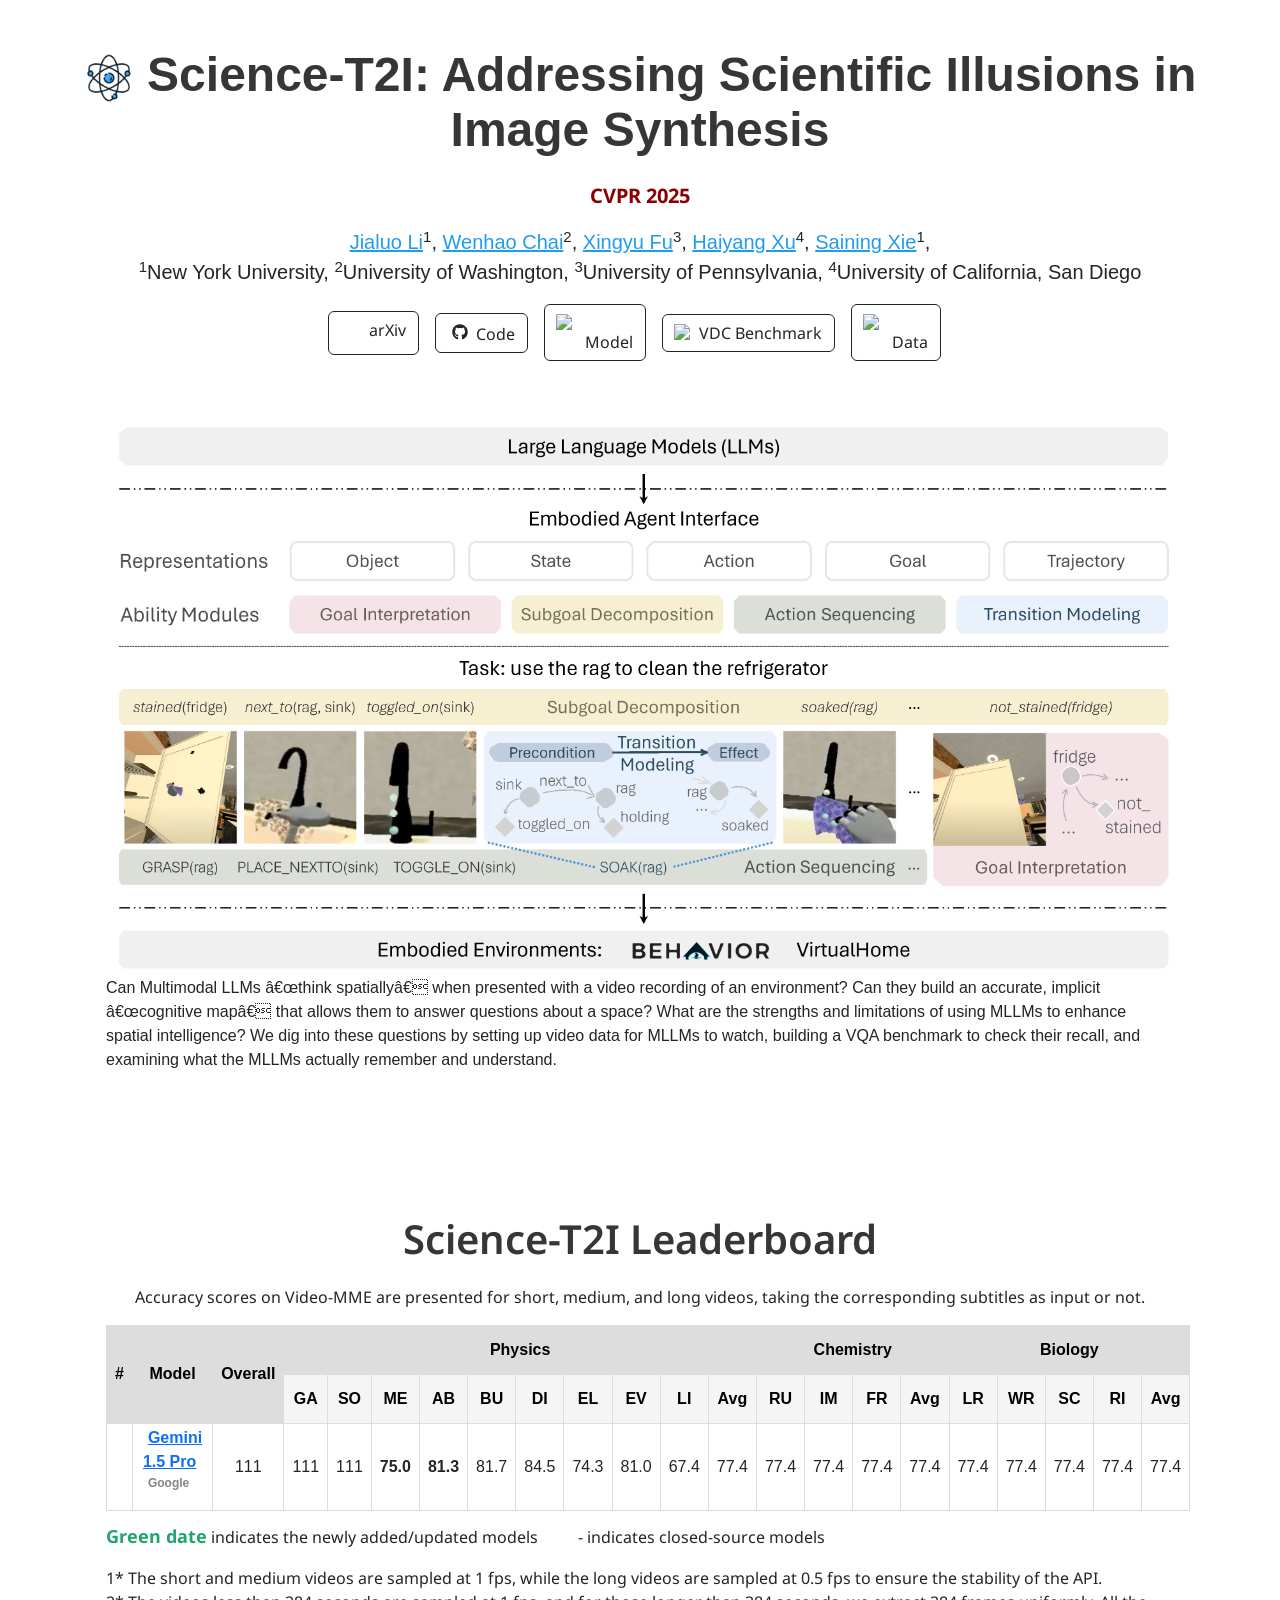
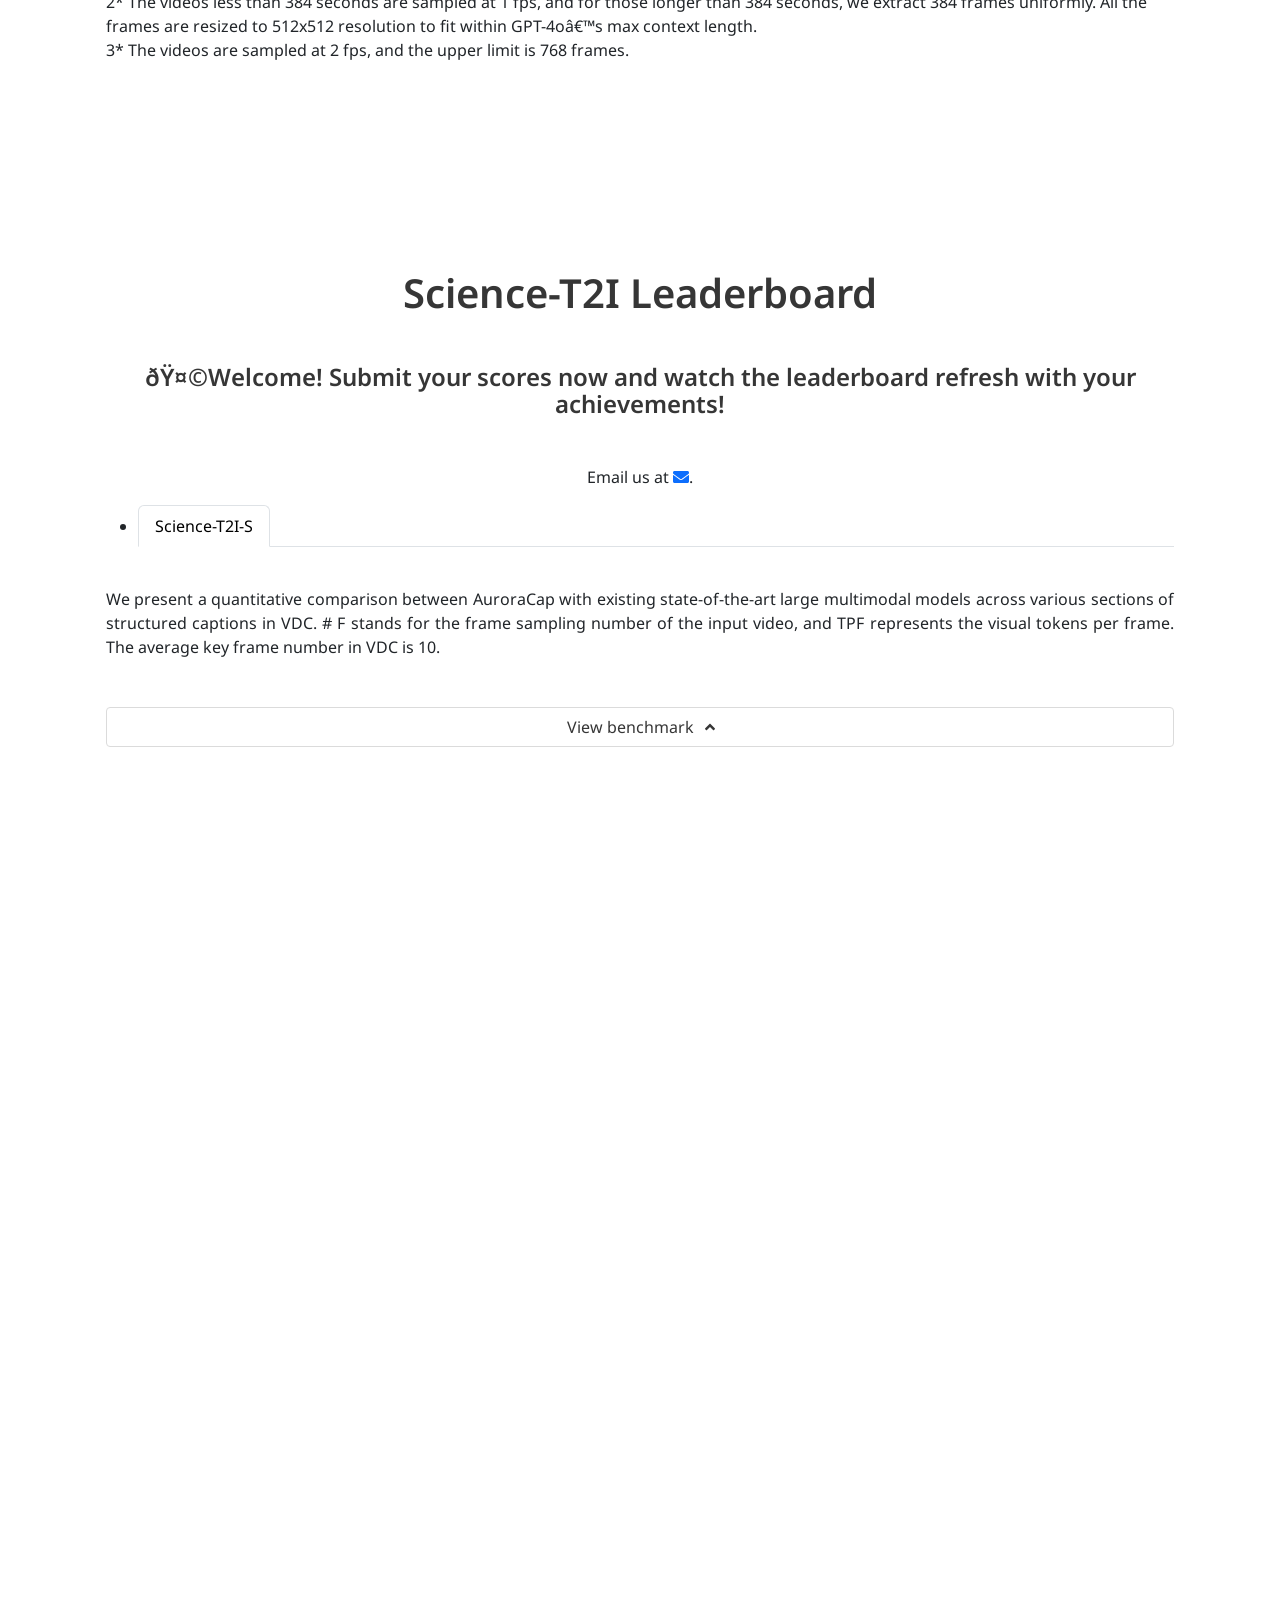
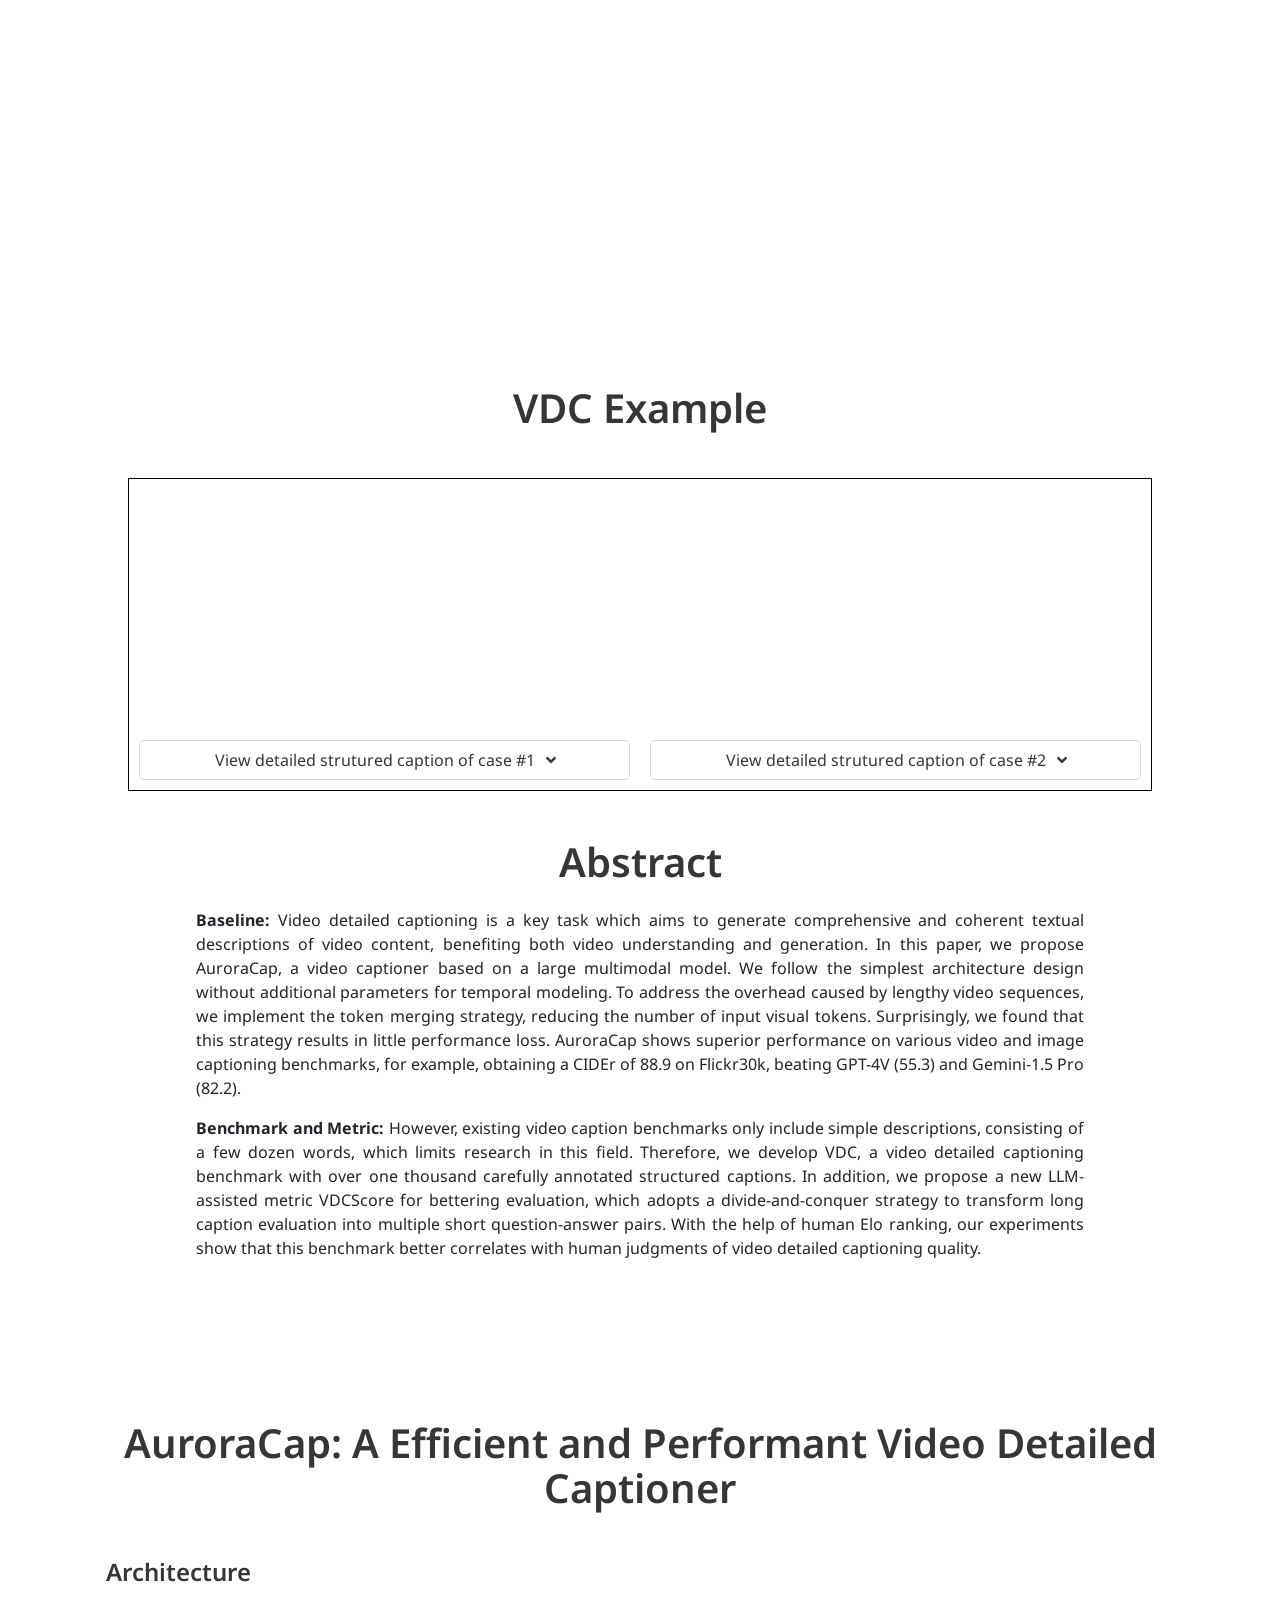
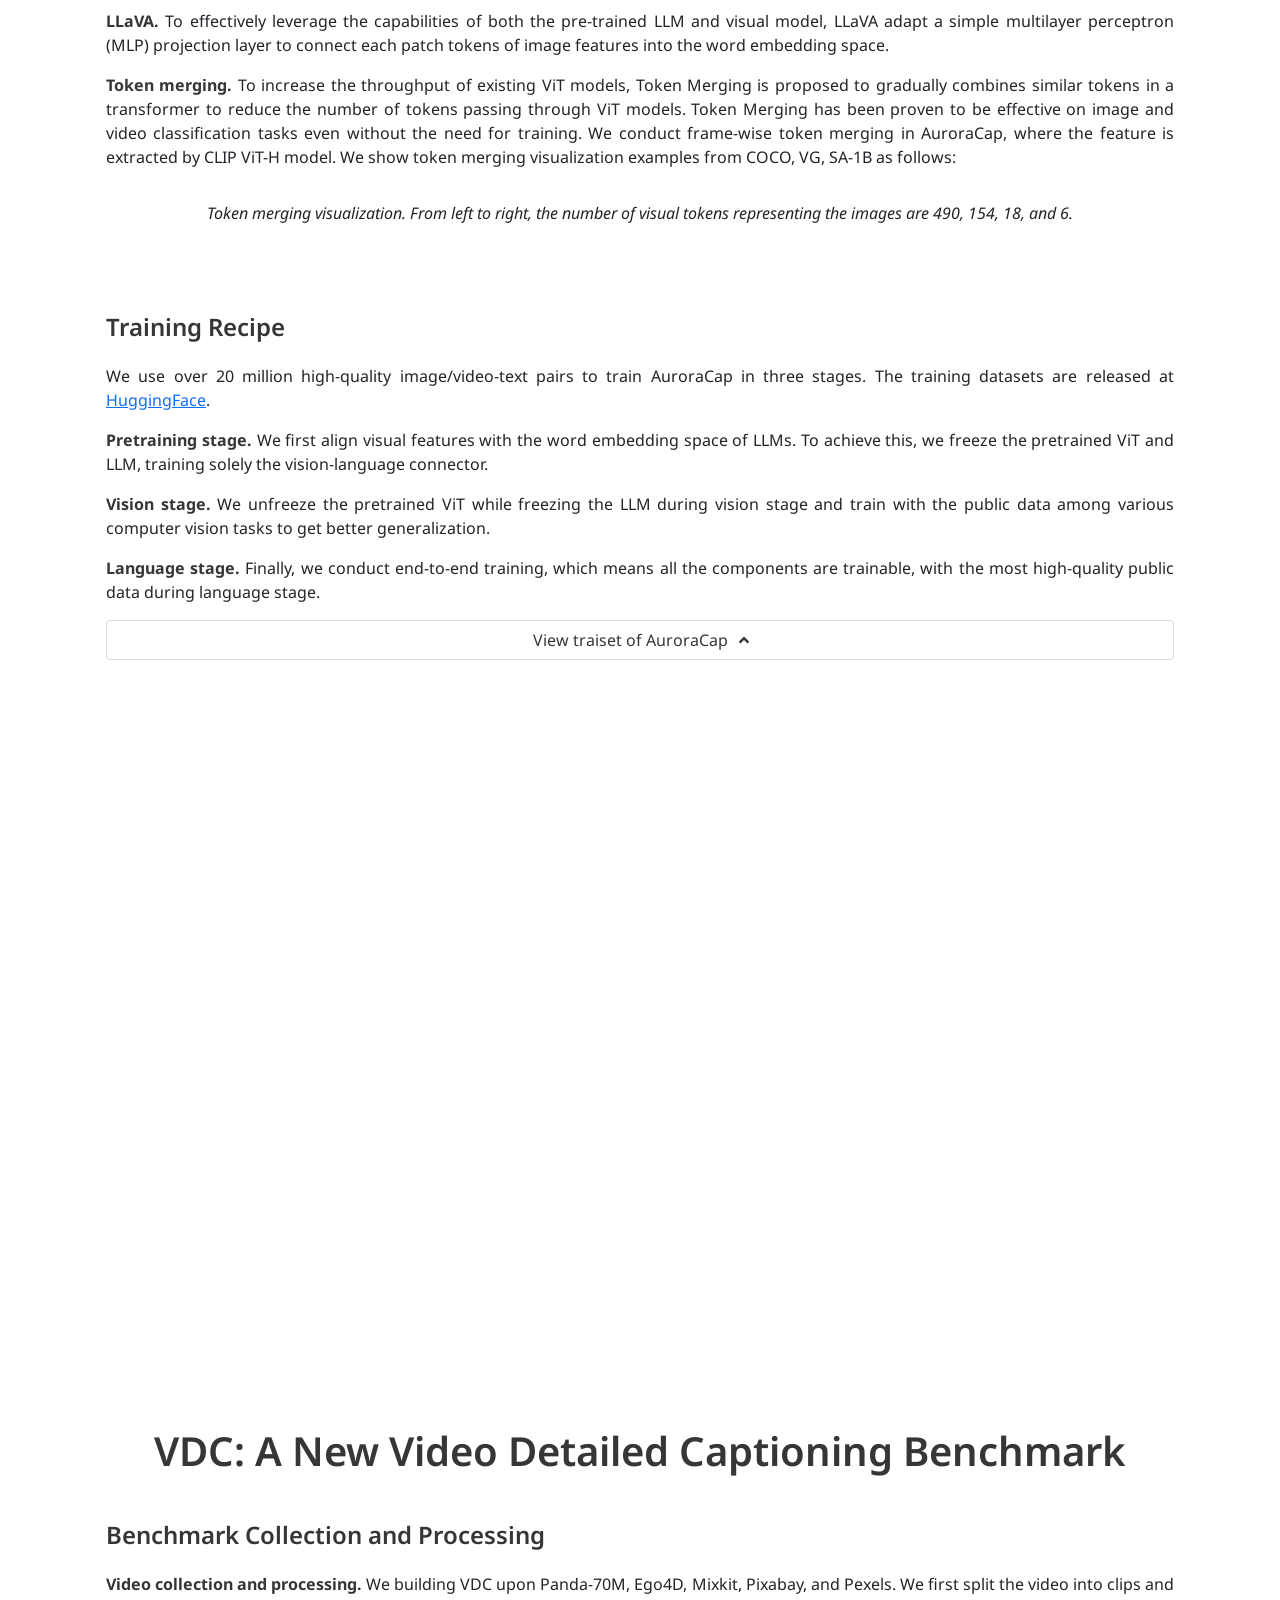
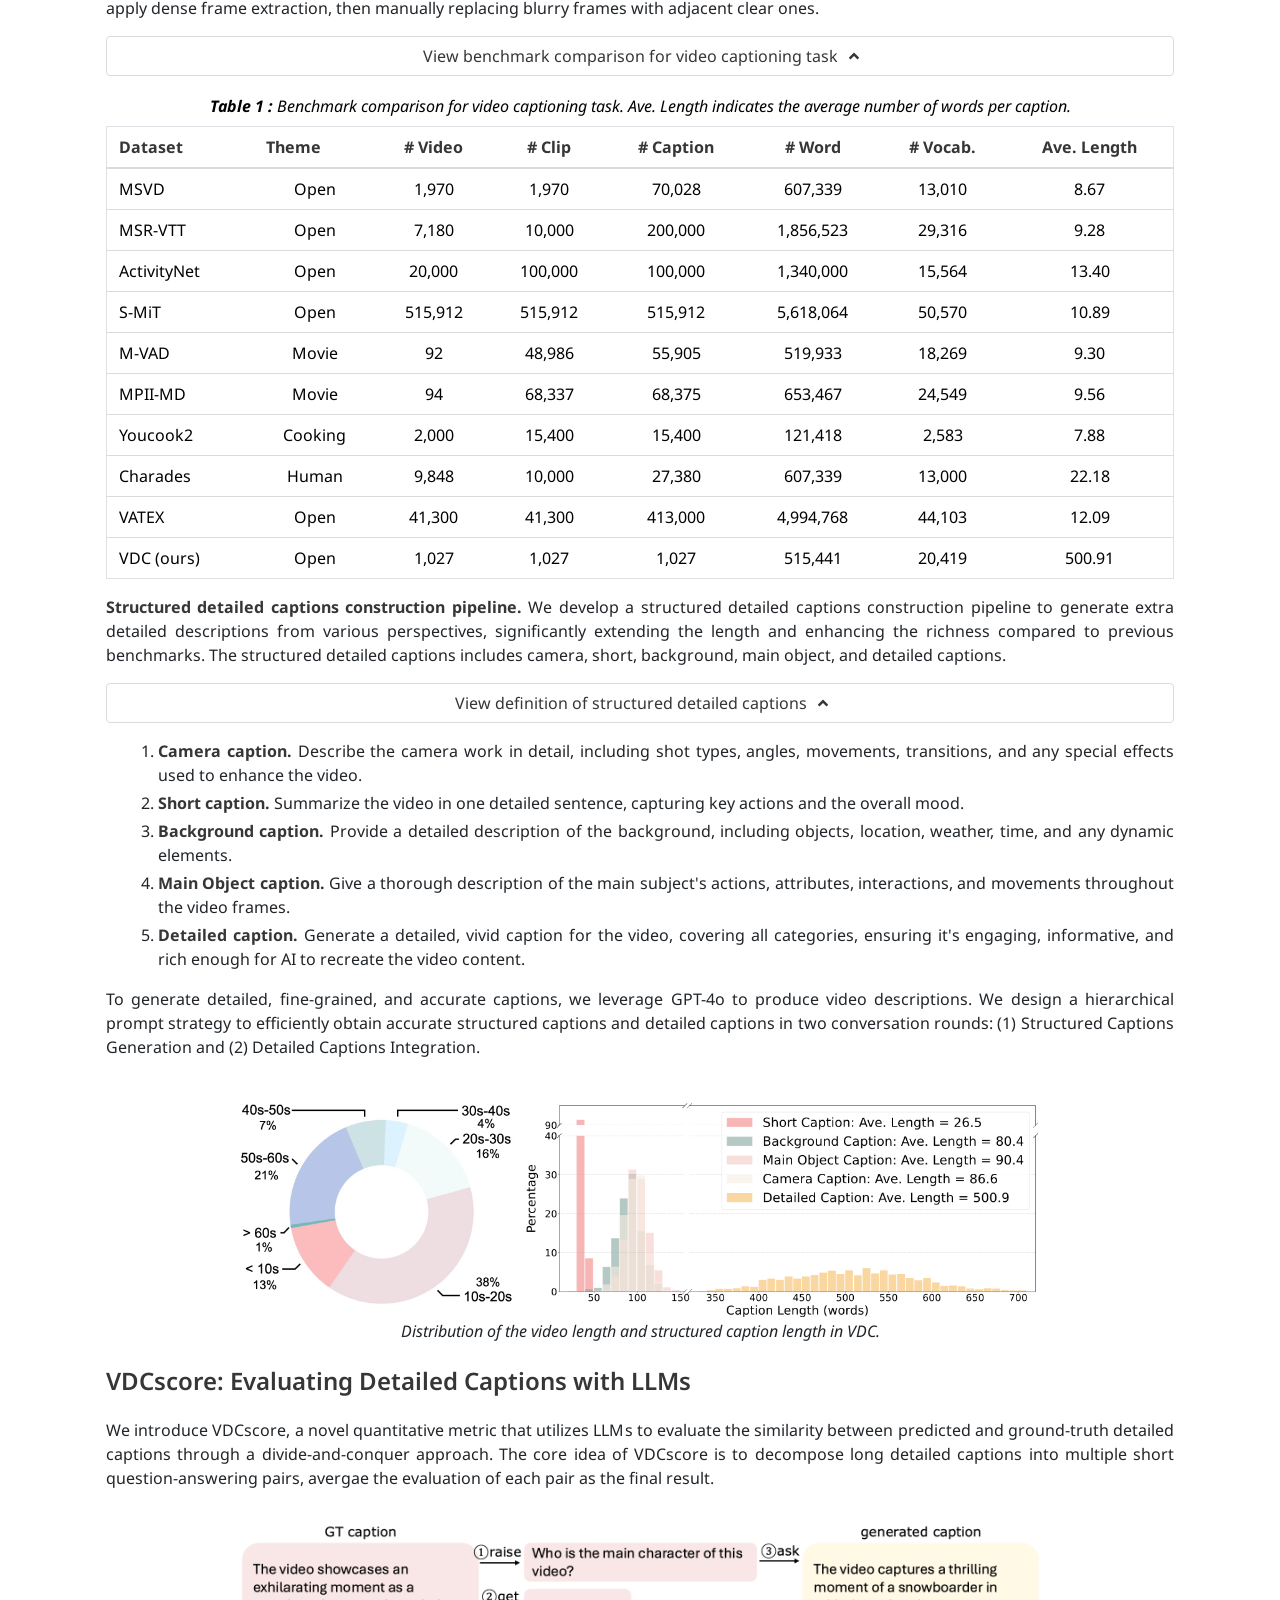
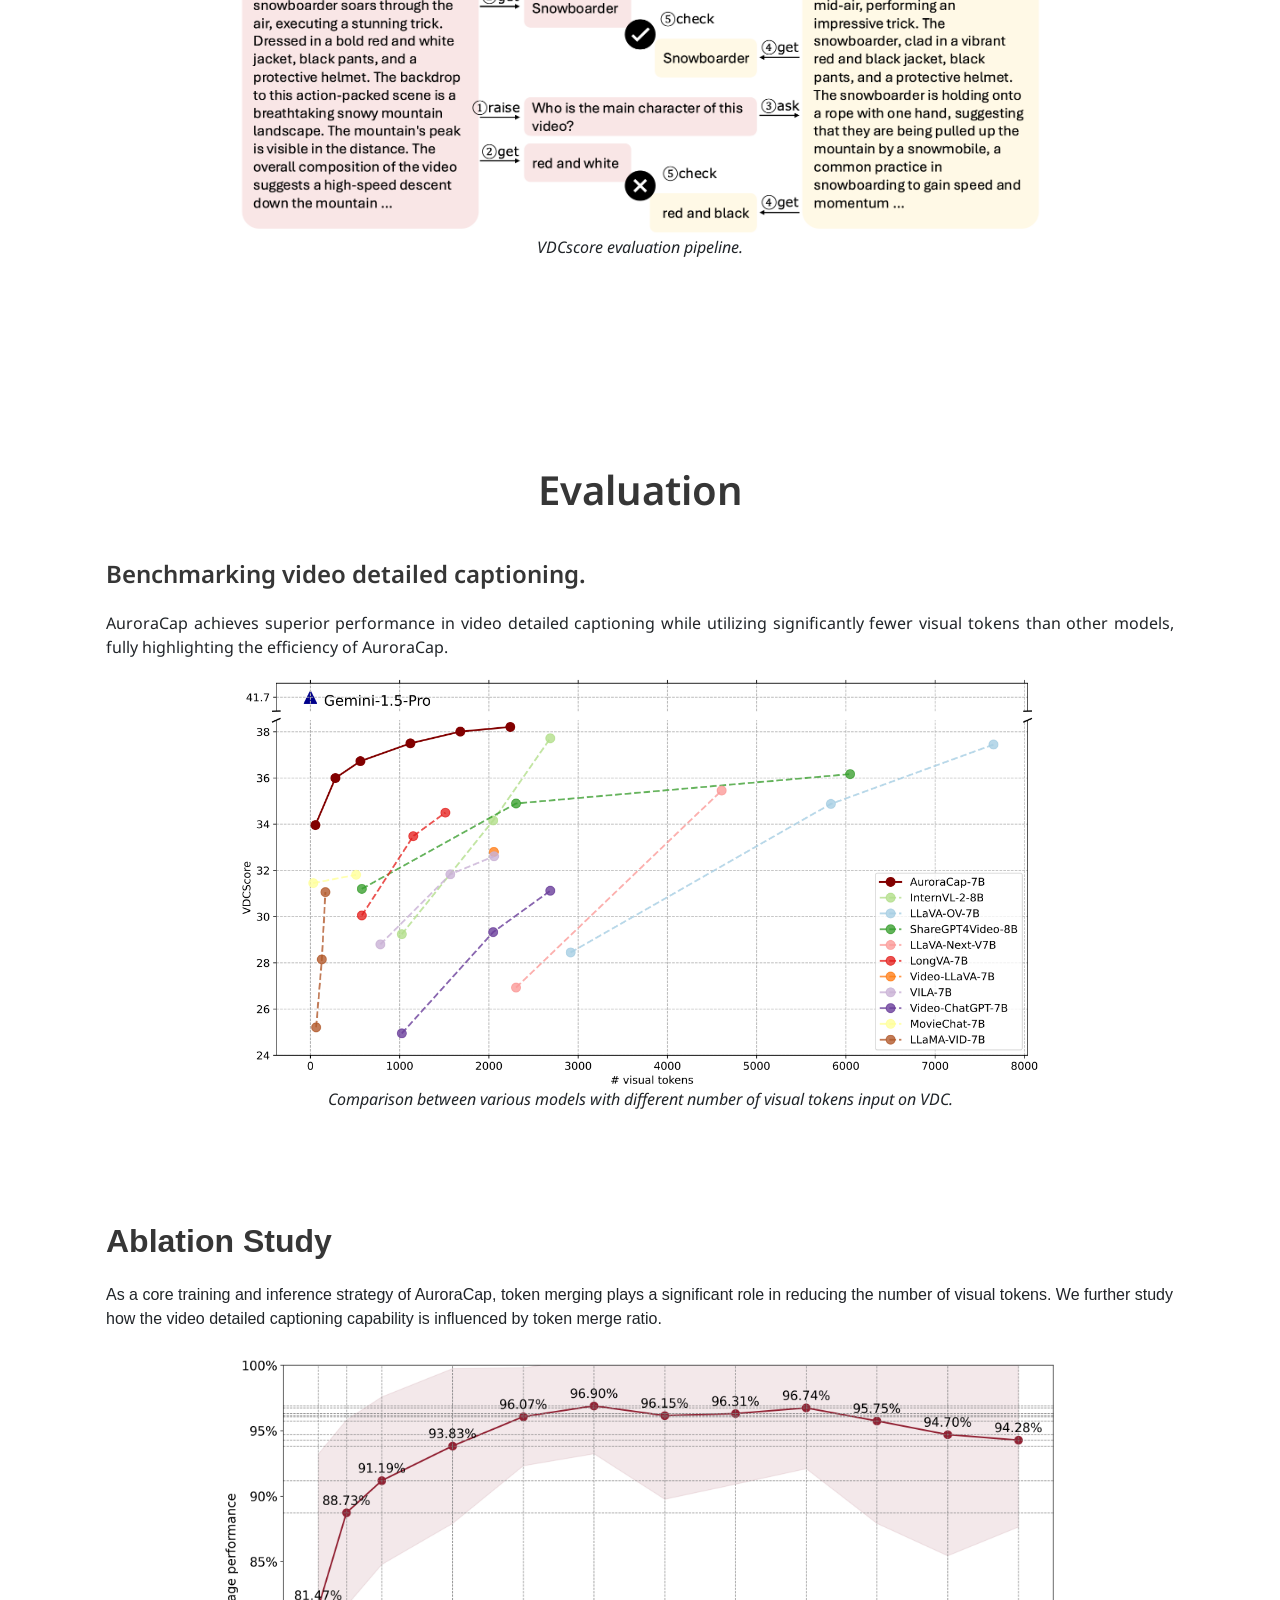
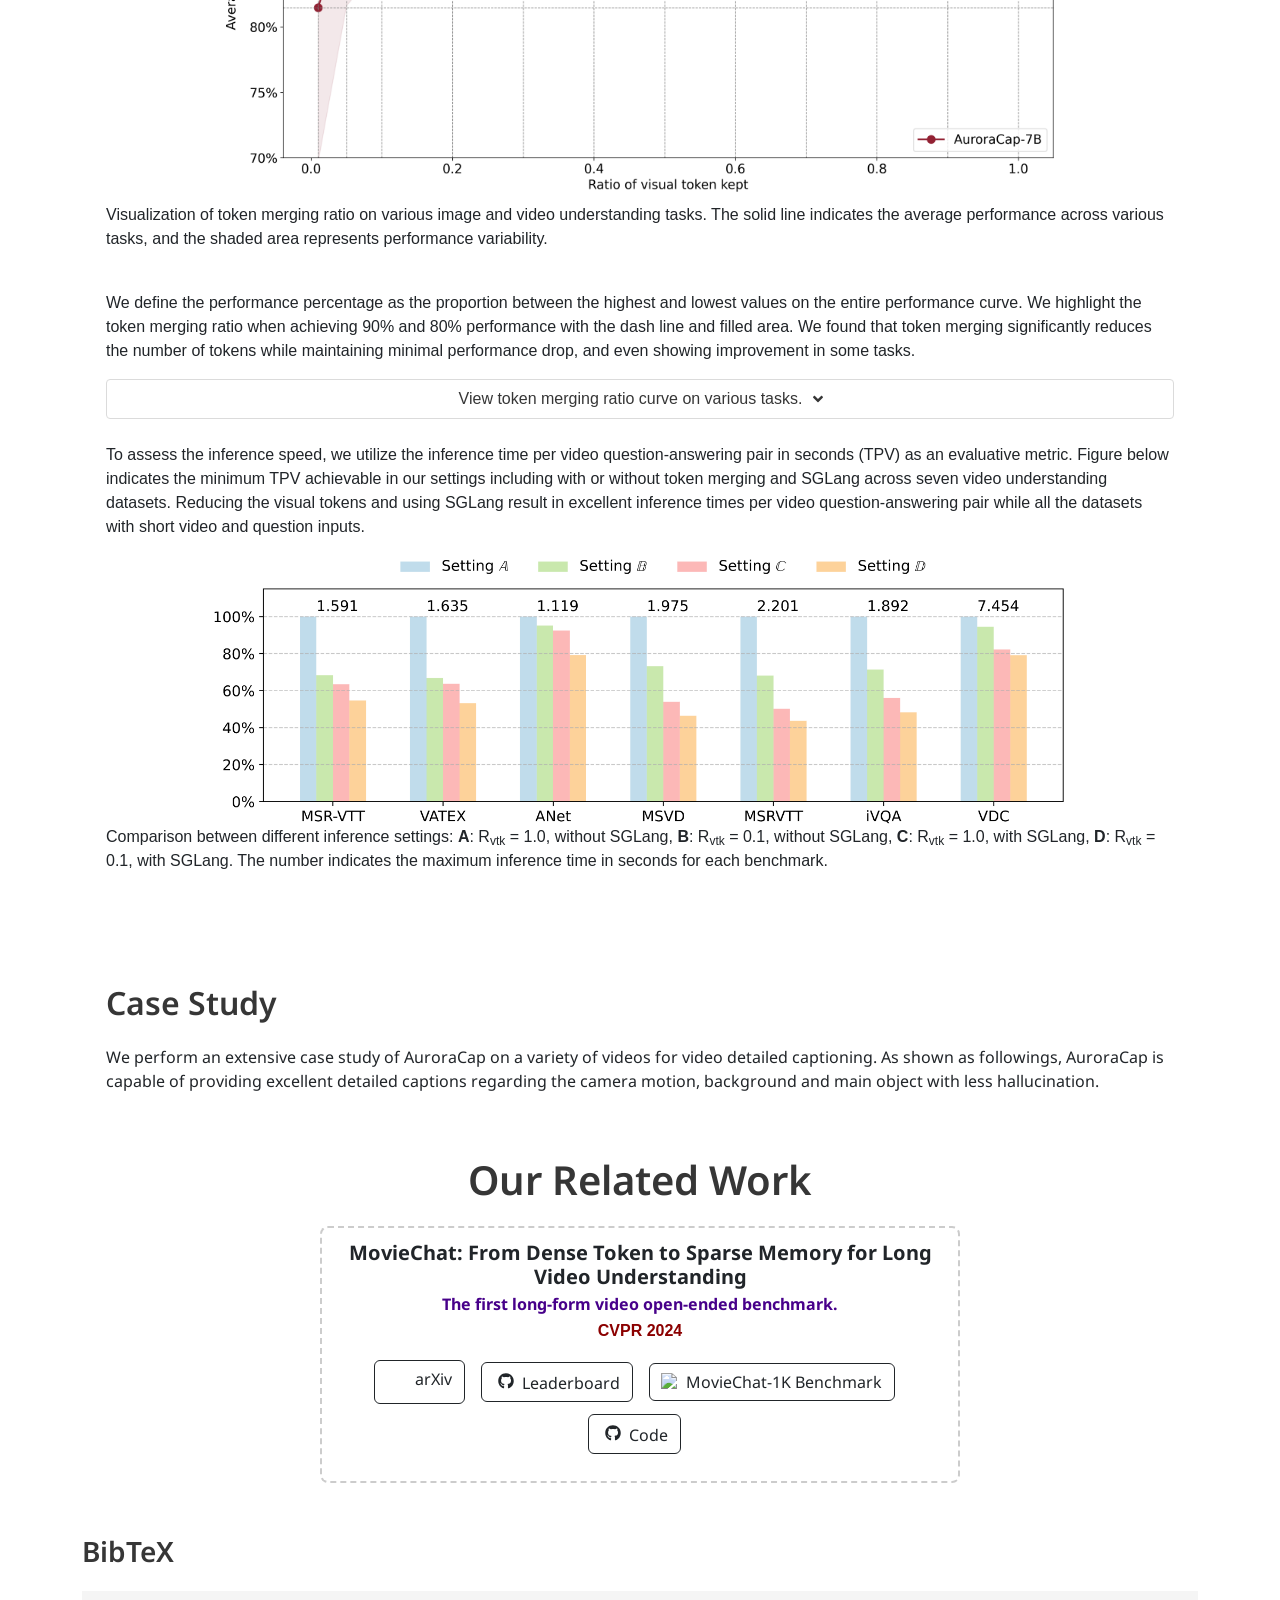
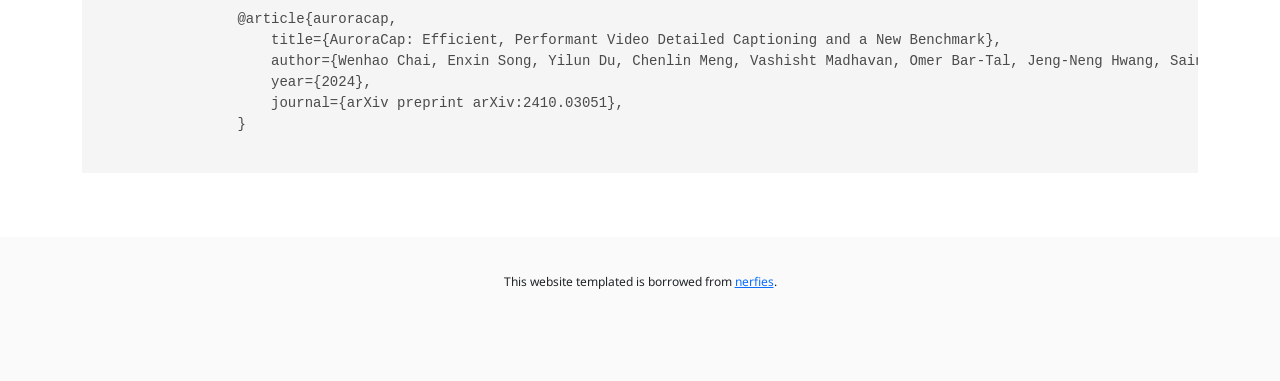
==== commit 25edfc95: "jialuo" ====
--- a/index.html
+++ b/index.html
@@ -228,6 +228,151 @@
             </div>
         </div>
     </section>
+
+    <section class="section" id="embodied_agent_interface_detail">
+        <div class="container is-max-desktop">
+          <div class="hero-body">
+      
+              <h2 class="title is-2" style="text-align: center;">Science-T2I Leaderboard</h2>
+              <div class="content">
+                <div class="has-text-centered">
+                  <p>Accuracy scores on Video-MME are presented for short, medium, and long videos, taking the corresponding subtitles as input or not.
+                  </p>
+                </div>
+                <table class="js-sort-table" id="results" style="margin-left: auto; margin-right: auto;">
+                  <thead>
+                    <tr>
+                      <th rowspan="2" class="no-sort" style="vertical-align: middle; width: 50px;" data-js-sort-colNum="none">
+                          <span style="color: black;">#</span>
+                      </th>
+                      <th rowspan="2" class="no-sort" style="vertical-align: middle; width: 180px;" data-js-sort-colNum="none">
+                          <span style="color: black;">Model</span>
+                      </th>
+                      <th rowspan="2" style="vertical-align: middle; width: 100px;" data-js-sort-colNum="none">
+                          <span style="color: black;">Overall</span>
+                      </th>
+                      <th colspan="10" style="vertical-align: middle; width: 300px;" data-js-sort-colNum="12">
+                          <span style="color: black;">Physics</span>
+                      </th>
+                      <th colspan="4" style="vertical-align: middle; width: 300px;" data-js-sort-colNum="16">
+                          <span style="color: black;">Chemistry</span>
+                      </th>
+                      <th colspan="5" style="vertical-align: middle; width: 300px;" data-js-sort-colNum="21">
+                          <span style="color: black;">Biology</span>
+                      </th>
+                    </tr>
+                    <tr>
+                        <th data-js-sort-colNum="3">
+                            <span style="color: black;">GA</span>
+                        </th>
+                        <th data-js-sort-colNum="4">
+                          <span style="color: black;">SO</span>
+                        </th>
+                        <th data-js-sort-colNum="5">
+                          <span style="color: black;">ME</span>
+                        </th>
+                        <th data-js-sort-colNum="6">
+                            <span style="color: black;">AB</span>
+                        </th>
+                        <th data-js-sort-colNum="7">
+                            <span style="color: black;">BU</span>
+                        </th>
+                        <th data-js-sort-colNum="8">
+                            <span style="color: black;">DI</span>
+                        </th>
+                        <th data-js-sort-colNum="9">
+                            <span style="color: black;">EL</span>
+                        </th>
+                        <th data-js-sort-colNum="10">
+                            <span style="color: black;">EV</span>
+                        </th>
+                        <th data-js-sort-colNum="11">
+                            <span style="color: black;">LI</span>
+                        </th>
+                        <th data-js-sort-colNum="12">
+                          <span style="color: black;">Avg</span>
+                        </th>
+                        <th data-js-sort-colNum="13">
+                            <span style="color: black;">RU</span>
+                        </th>
+                        <th data-js-sort-colNum="14">
+                          <span style="color: black;">IM</span>
+                        </th>
+                        <th data-js-sort-colNum="15">
+                          <span style="color: black;">FR</span>
+                        </th>
+                        <th data-js-sort-colNum="16">
+                          <span style="color: black;">Avg</span>
+                        </th>
+                        <th data-js-sort-colNum="17">
+                          <span style="color: black;">LR</span>
+                        </th>
+                        <th data-js-sort-colNum="18">
+                          <span style="color: black;">WR</span>
+                        </th>
+                        <th data-js-sort-colNum="19">
+                          <span style="color: black;">SC</span>
+                        </th>
+                        <th data-js-sort-colNum="20">
+                          <span style="color: black;">RI</span>
+                        </th>
+                        <th data-js-sort-colNum="20">
+                          <span style="color: black;">Avg</span>
+                        </th>
+                    </tr>
+                  </thead>
+      
+                  <tbody>
+      
+                    <tr>
+                      <td style="vertical-align: middle;"></td>
+                      <td style="text-align: left; padding: 2px 10px;">
+                        <b class="">
+                          <a href="https://storage.googleapis.com/deepmind-media/gemini/gemini_v1_5_report.pdf" class="ext-link" style="font-size: 16px; margin-left: 5px;">Gemini 1.5 Pro</a>
+                          <p style="font-size: 12px; margin-left: 5px; color: #858383;">Google</p>
+                        </b>
+                      </td>
+                      <td style="vertical-align: middle;">111</td>
+                      <td style="vertical-align: middle;">111</td>
+                      <td style="vertical-align: middle;">111</td>
+                      <td style="vertical-align: middle;"><b class="">75.0</b></td>
+                      <td style="vertical-align: middle;"><b class="">81.3</b></td>
+                      <td style="vertical-align: middle;">81.7</td>
+                      <td style="vertical-align: middle;">84.5</td>
+                      <td style="vertical-align: middle;">74.3</td>
+                      <td style="vertical-align: middle;">81.0</td>
+                      <td style="vertical-align: middle;">67.4</td>
+                      <td style="vertical-align: middle;">77.4</td>
+                      <td style="vertical-align: middle;">77.4</td>
+                      <td style="vertical-align: middle;">77.4</td>
+                      <td style="vertical-align: middle;">77.4</td>
+                      <td style="vertical-align: middle;">77.4</td>
+                      <td style="vertical-align: middle;">77.4</td>
+                      <td style="vertical-align: middle;">77.4</td>       
+                      <td style="vertical-align: middle;">77.4</td>       
+                      <td style="vertical-align: middle;">77.4</td>       
+                      <td style="vertical-align: middle;">77.4</td>                            
+                    </tr>
+                
+                  </tbody>                                                   
+                </table> 
+      
+                <p style="margin-top: -20px;">
+                  <strong style="color: #22a56e; font-size: 18px;" >Green date</strong> indicates the newly added/updated models  &nbsp&nbsp&nbsp&nbsp&nbsp&nbsp&nbsp&nbsp
+                  - indicates closed-source models
+                </p>
+      
+                <p style=" text-align: left;">
+                  1* The short and medium videos are sampled at 1 fps, while the long videos are sampled at 0.5 fps to ensure the stability of the API.
+                  </br>2* The videos less than 384 seconds are sampled at 1 fps, and for those longer than 384 seconds, we extract 384 frames uniformly. All the frames are resized to 512x512 resolution to fit within GPT-4o’s max context length.
+                  </br>3* The videos are sampled at 2 fps, and the upper limit is 768 frames.
+                </p>
+              </div>
+          </div>
+        </div>
+      </section>
+
+
 
     <!-- Leaderboard-->
     <section class="section" id="embodied_agent_interface_detail">
